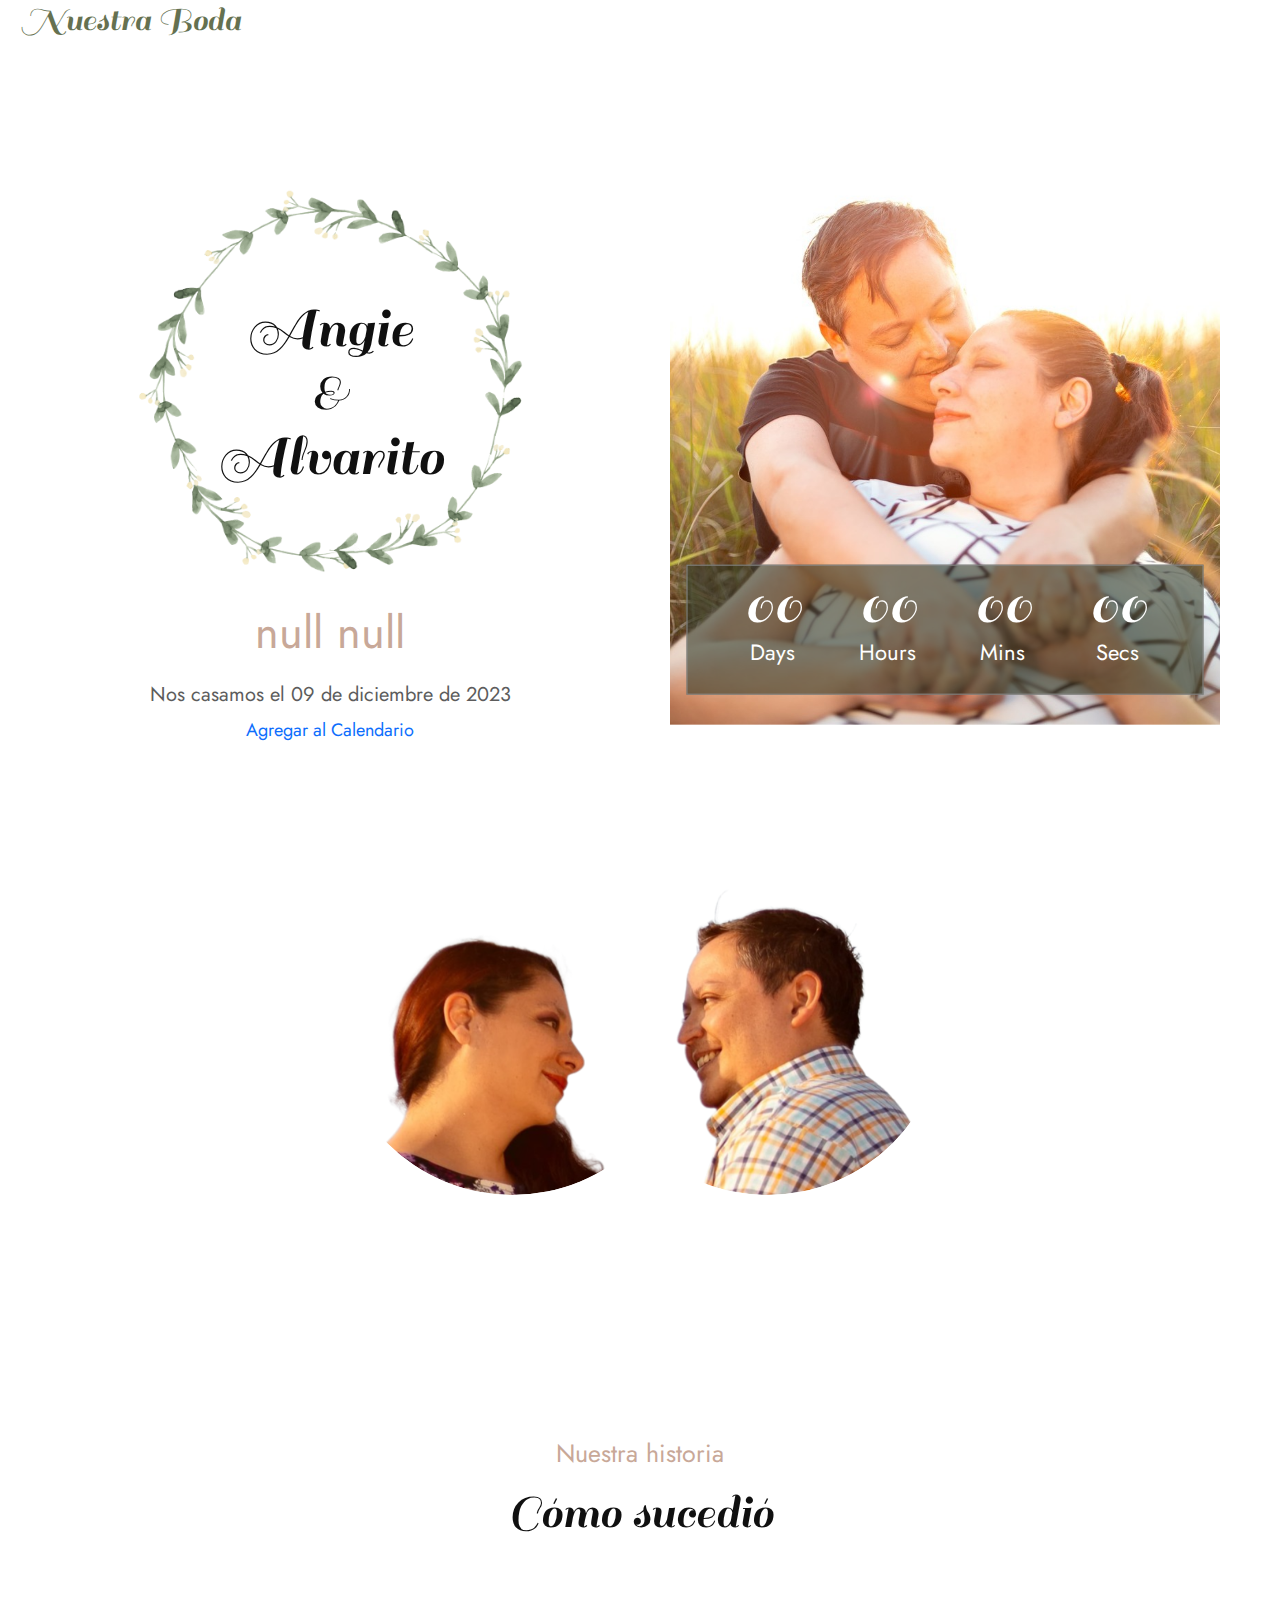
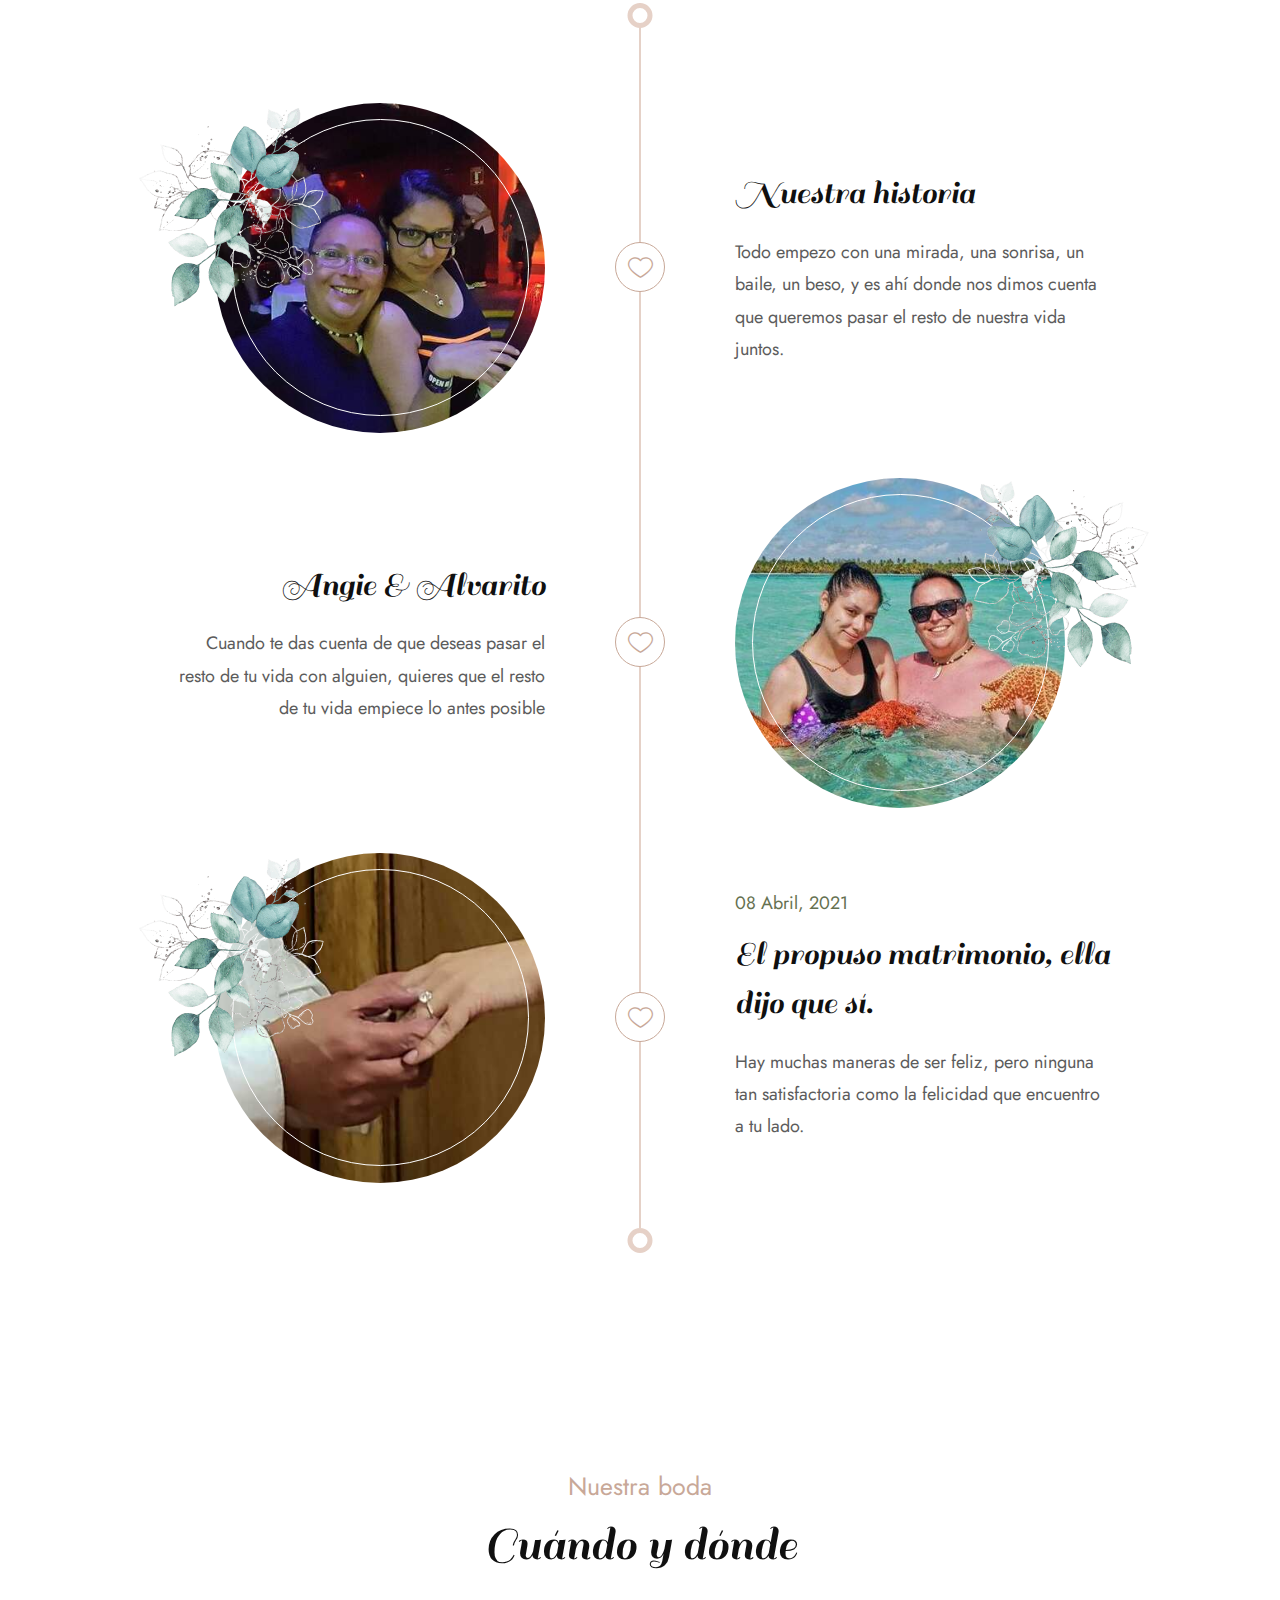
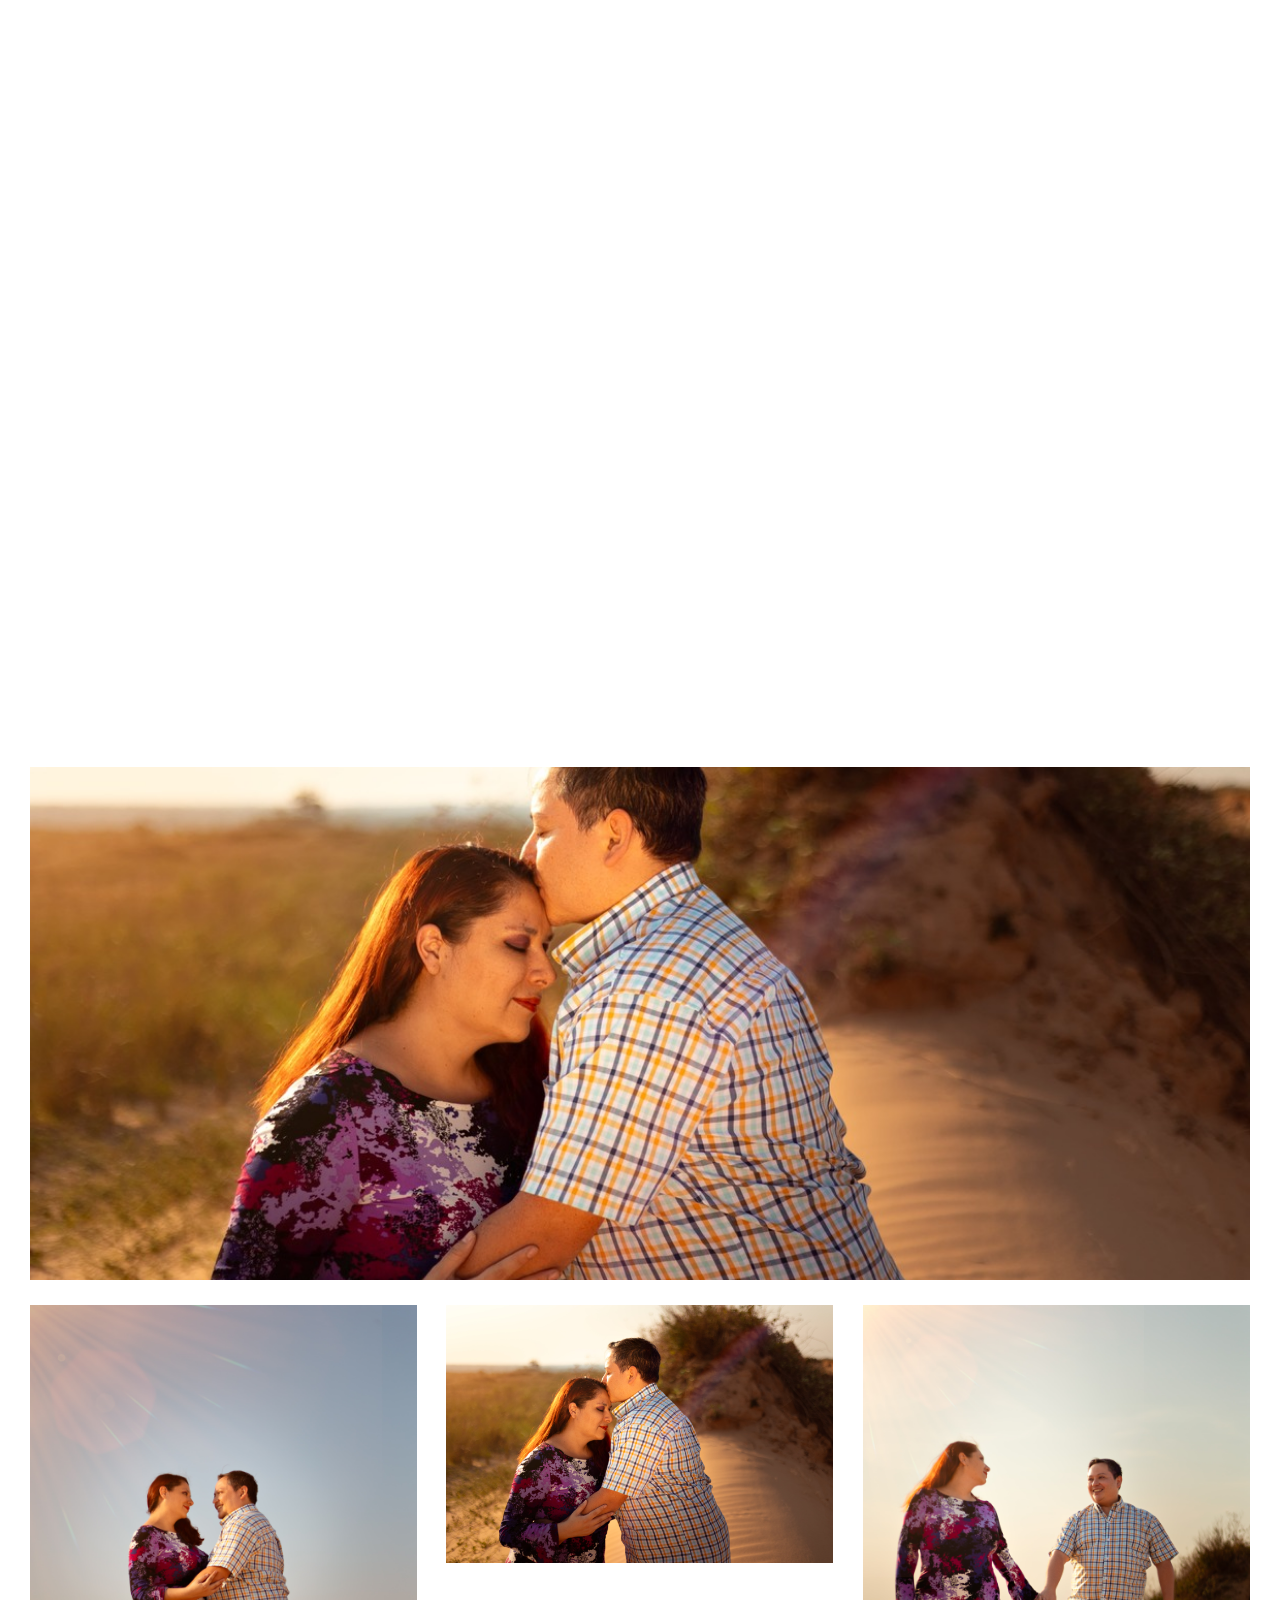
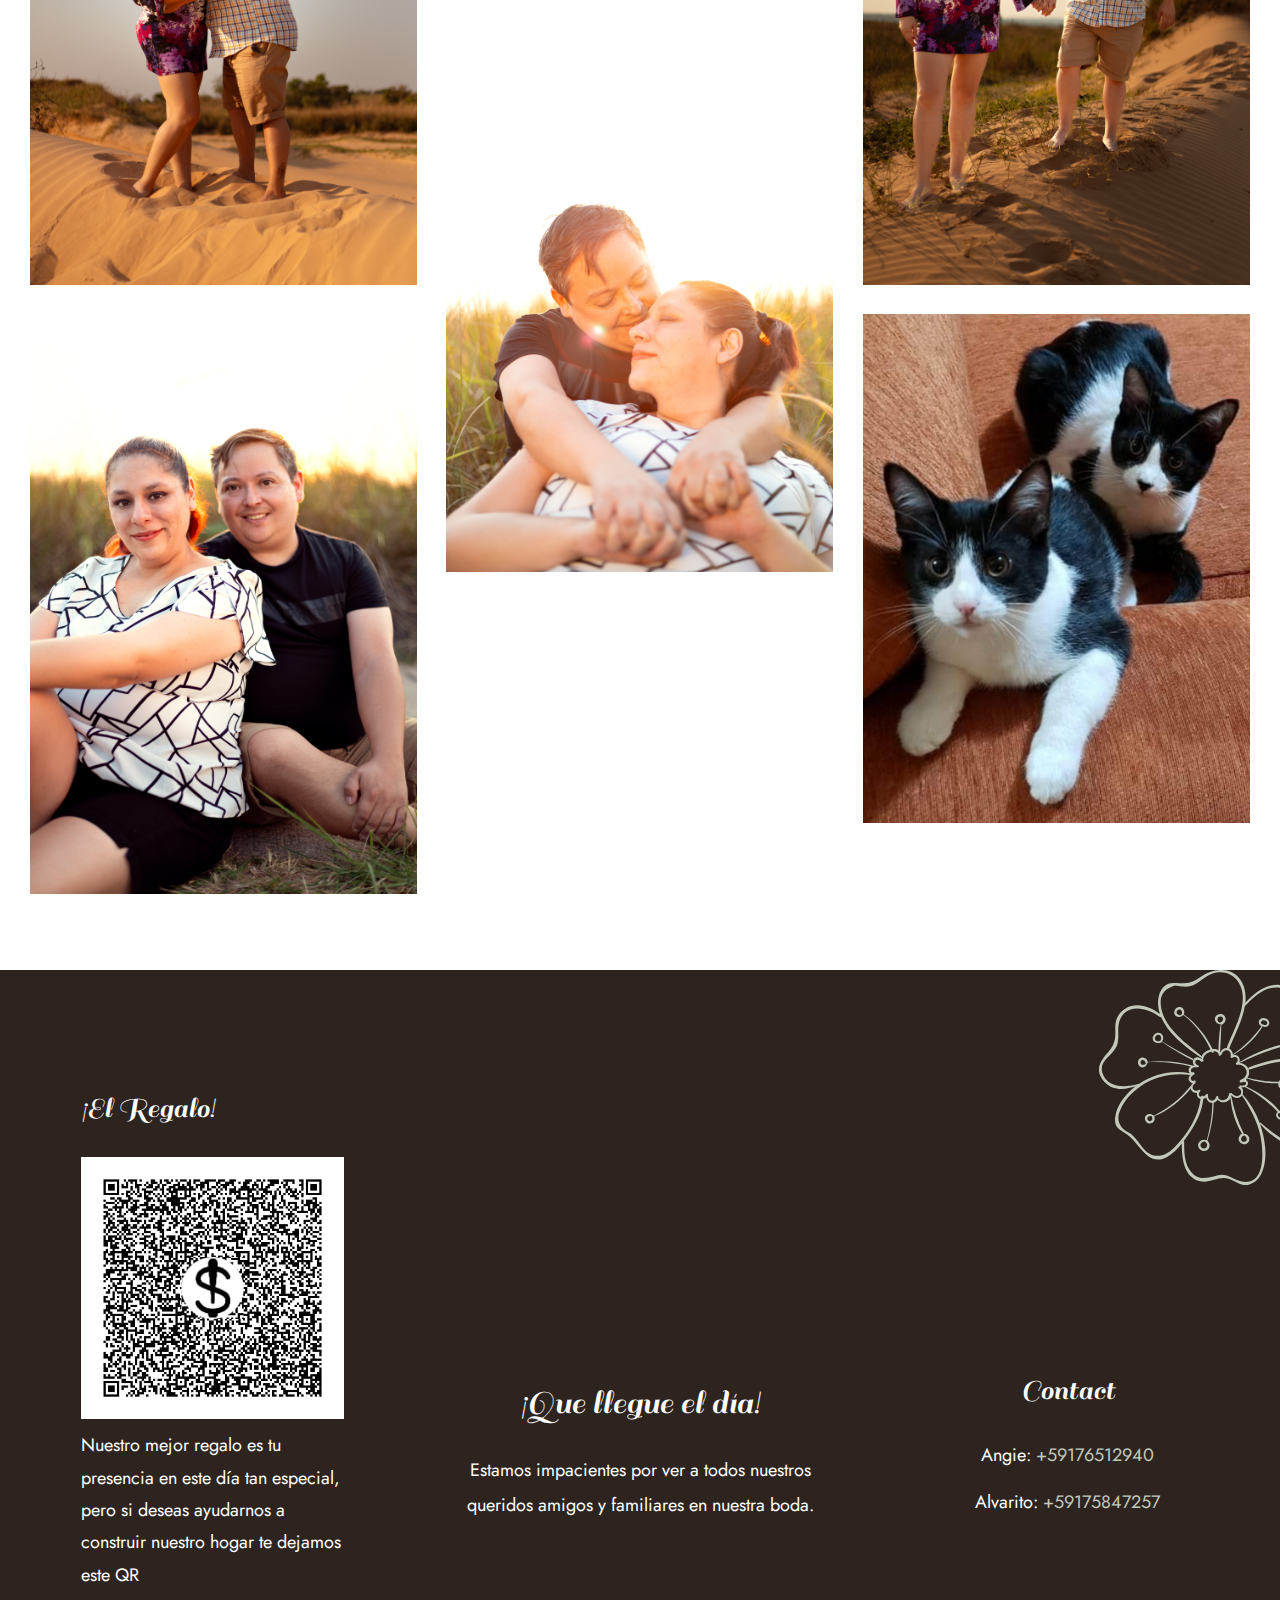
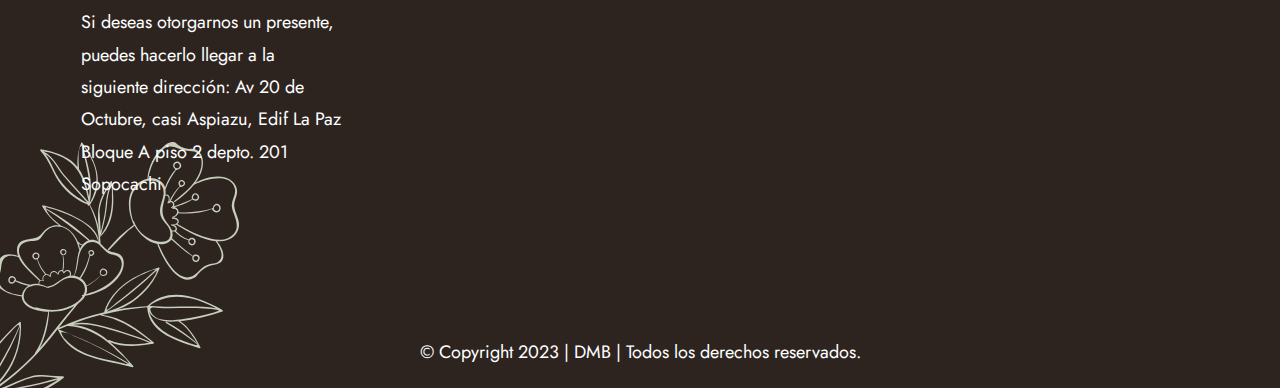
==== index.html @ 60f6b9a1 "fix details" ====
<!DOCTYPE html>
<html lang="en">

<head>
    <meta charset="utf-8">
    <meta http-equiv="X-UA-Compatible" content="IE=edge">
    <meta name="viewport" content="width=device-width, initial-scale=1">
    <meta name="author" content="Daniek Monroy">
    <meta name="description" content="Estamos impacientes por ver a todos nuestros queridos amigos y familiares en nuestra boda.">
    <meta name="og:title" content="Boda Angie & Alvarito">
    <meta name="og:description" content="Estamos impacientes por ver a todos nuestros queridos amigos y familiares en nuestra boda.">
    <link rel="shortcut icon" type="image/png" href="assets/images/favicon.png">
    <title> Boda Angie & Alvarito</title>
    <link href="assets/css/themify-icons.css" rel="stylesheet">
    <link href="assets/css/font-awesome.min.css" rel="stylesheet">
    <link href="assets/css/flaticon.css" rel="stylesheet">
    <link href="assets/css/bootstrap.min.css" rel="stylesheet">
    <link href="assets/css/animate.css" rel="stylesheet">
    <link href="assets/css/owl.carousel.css" rel="stylesheet">
    <link href="assets/css/owl.theme.css" rel="stylesheet">
    <link href="assets/css/slick.css" rel="stylesheet">
    <link href="assets/css/slick-theme.css" rel="stylesheet">
    <link href="assets/css/swiper.min.css" rel="stylesheet">
    <link href="assets/css/nice-select.css" rel="stylesheet">
    <link href="assets/css/owl.transitions.css" rel="stylesheet">
    <link href="assets/css/magnific-popup.css" rel="stylesheet">
    <link href="assets/css/jquery.fancybox.css" rel="stylesheet">
    <link href="assets/css/odometer-theme-default.css" rel="stylesheet">
    <link href="assets/css/jquery-ui.css" rel="stylesheet">
    <link href="assets/sass/style.css" rel="stylesheet">
</head>

<body>

    <!-- start page-wrapper -->
    <div class="page-wrapper">
        <!-- start preloader -->
        <div class="preloader">
            <div class="vertical-centered-box">
                <div class="content">
                    <div class="loader-circle"></div>
                    <div class="loader-line-mask">
                        <div class="loader-line"></div>
                    </div>
                    <img src="assets/images/preloader.gif" alt="">
                </div>
            </div>
        </div>
        <!-- end preloader -->
        <!-- Start header -->
        <header id="header">
            <div class="wpo-site-header wpo-header-style-3">
                <nav class="navigation navbar navbar-expand-lg navbar-light">
                    <div class="container-fluid">
                        <div class="row align-items-center">
                            <div class="col-lg-3 col-md-3 col-3 d-lg-none dl-block">
                               <!--  <div class="mobail-menu">
                                    <button type="button" class="navbar-toggler open-btn">
                                        <span class="sr-only">Toggle navigation</span>
                                        <span class="icon-bar first-angle"></span>
                                        <span class="icon-bar middle-angle"></span>
                                        <span class="icon-bar last-angle"></span>
                                    </button>
                                </div> -->
                            </div>
                            <div class="col-lg-2 col-md-6 col-6">
                                <div class="navbar-header">
                                    <a class="navbar-brand" href="index.html">Nuestra Boda</a>
                                </div>
                            </div>
                           
                        </div>
                    </div><!-- end of container -->
                </nav>
            </div>
        </header>
        <!-- end of header -->
        <!-- start of hero -->
        <section class="static-hero-s3"
            style="background: url(./assets/images/hero-bg22.png) no-repeat center center;">
            <div class="hero-container">
                <div class="hero-inner">
                    <div class="container-fluid">
                        <div class="row align-items-center">
                            <div class="col-xl-6 col-lg-6 col-12">
                                <div class="wpo-static-hero-inner">
                                    <div class="slide-title wow zoomIn" data-wow-duration="1500ms">
                                        <h2>Angie <span>&</span>Alvarito</h2>
                                        <div class="shape"><img src="assets/images/slider/hero4-flower.png" alt="">
                                        </div>
                                    </div>
                                    <div class="slide-sub-title wow fadeInUp" data-wow-duration="1500ms">
                                         <h3 id="nombreH2"></h2>
                                    </div>
                                    <div data-swiper-parallax="400" class="slide-text wow fadeInUp"
                                        data-wow-duration="1600ms">
                                        <p>Nos casamos el 09 de diciembre de 2023 </p>
                                       <a title="Add to Calendar" class="addeventatc" data-id="VC19148690" href="https://www.addevent.com/event/VC19148690" target="_blank">Agregar al Calendario</a> <script type="text/javascript" src="https://cdn.addevent.com/libs/atc/1.6.1/atc.min.js" async defer></script>
                                    </div>
                                    <div class="clearfix"></div>
                                </div>
                            </div>
                        </div>
                    </div>
                </div>
            </div>
            <div class="static-hero-right">
                <div class="static-hero-img">
                    <div class="static-hero-img-inner">
                        <img class="zoom" src="assets/images/banner.jpeg" alt="Angie y Alvarito" no-right-click>
                    </div>
                </div>
                <div class="wpo-wedding-date">
                    <div class="clock-grids">
                        <div id="clock"></div>
                    </div>
                </div>
            </div>
        </section>
        <!-- end of hero slider -->

        <!-- start wpo-couple-section -->
        <section class="wpo-couple-section-s4 section-padding" id="couple">
            <div class="container-fluid">
                <div class="couple-area clearfix">
                    <div class="row align-items-center">
                        <div class="col col-xl-3 col-lg-4 col-12">
                            <div class="text-grid wow fadeInLeftSlow" data-wow-duration="800ms">
                                <h3>Angie</h3>
                               
                                <div class="social">
                                    <ul>
                                        <li><a target="_blank" href="https://www.facebook.com/angie.zarate.g?mibextid=LQQJ4d"><i class="ti-facebook"></i></a></li>
                                        <li><a target="_blank" href="https://instagram.com/angie.zar.guz?igshid=MzRlODBiNWFlZA=="><i class="ti-instagram"></i></a></li>
                                    </ul>
                                </div>
                            </div>
                        </div>
                        <div class="col col-xl-6 col-lg-4 col-12">
                            <div class="middle-couple-pic-wrap">
                                <div class="middle-couple-pic wow fadeInUp" data-wow-duration="300ms">
                                    <div class="middle-couple-pic-inner">
                                        <img src="assets/images/angie_.png" alt="">
                                    </div>
                                </div>
                                <div class="middle-couple-pic wow fadeInUp" data-wow-duration="300ms">
                                    <div class="middle-couple-pic-inner" >
                                        <img src="assets/images/alvaro.png" alt="">
                                    </div>
                                </div>
                            </div>
                        </div>
                        <div class="col col-xl-3 col-lg-4 col-12">
                            <div class="text-grid wow fadeInRightSlow" data-wow-duration="800ms">
                                <h3>Alvarito</h3>
                                <div class="social">
                                    <ul>
                                        <li><a target="_blank" href="https://www.facebook.com/Alvarito.d.monroy?mibextid=LQQJ4d"><i class="ti-facebook"></i></a></li>
                                        <li><a target="_blank" href="https://instagram.com/varo_zm?igshid=MzRlODBiNWFlZA=="><i class="ti-instagram"></i></a></li>
                                    </ul>
                                </div>
                            </div>
                        </div>
                    </div>
                </div>
            </div> <!-- end container -->
        </section>
        <!-- end wpo-couple-section -->

        <!-- start wpo-video-section -->
       <!--  <section class="wpo-video-section section-padding">
            <h2 class="hidden">some</h2>
            <div class="container-fluid">
                <div class="video-wrap">
                    <img src="assets/images/video-img/img-2.jpg" alt="">
                    <a href="https://www.youtube.com/embed/s4dWp9_nNYk" class="video-btn" data-type="iframe"><i
                            class="fi flaticon-play"></i></a>
                </div>
            </div>
        </section> -->
        <!-- end wpo-video-section-->

        <!-- start wpo-story-section-s4 -->
        <section class="wpo-story-section-s4 section-padding" id="story">
            <div class="container">
                <div class="row">
                    <div class="wpo-section-title">
                        <span>Nuestra historia</span>
                        <h2>Cómo sucedió</h2>
                    </div>
                </div>
                <div class="row">
                    <div class="col col-xs-12">
                        <div class="story-timeline">
                            <div class="round-shape"></div>
                            <div class="row">
                                <div class="col col-lg-6 col-12">
                                    <div class="img-holder right-align-text left-site">
                                        <img src="assets/images/meet.jpeg" alt class="img img-responsive">
                                        <div class="story-shape-img-1">
                                            <img src="assets/images/story/s-shape1.png" alt="">
                                        </div>
                                    </div>
                                </div>
                                <div class="col col-lg-6 col-12 text-holder">
                                    <span class="heart">
                                        <i class="fi flaticon-heart"></i>
                                    </span>
                                    <div class="story-text">
                                        <h3>Nuestra historia</h3>
                                        <p>Todo empezo con una mirada,  una sonrisa,  un baile, un beso, y es ahí donde nos dimos cuenta que queremos pasar el resto de nuestra vida juntos.</p>
                                    </div>
                                </div>
                            </div>
                            <div class="row">
                                <div class="col col-lg-6 col-12 order-lg-1 order-2 text-holder right-heart">
                                    <span class="heart">
                                        <i class="fi flaticon-heart"></i>
                                    </span>
                                    <div class="story-text right-align-text">
                                        <h3>Angie & Alvarito</h3>
                                        <p>Cuando te das cuenta de que deseas pasar el resto de tu vida con alguien, quieres que el resto de tu vida empiece lo antes posible</p>
                                    </div>
                                </div>
                                <div class="col col-lg-6 col-12 order-lg-2 order-1">
                                    <div class="img-holder right-align-img">
                                        <img src="assets/images/history.jpeg" alt class="img img-responsive">
                                        <div class="story-shape-img-1">
                                            <img src="assets/images/story/s-shape2.png" alt="">
                                        </div>
                                    </div>
                                </div>
                            </div>
                            <div class="row">
                                <div class="col col-lg-6 col-12">
                                    <div class="img-holder video-holder left-site">
                                        <img src="assets/images/proposal.jpeg" alt class="img img-responsive">
                                        <div class="story-shape-img-1">
                                            <img src="assets/images/story/s-shape1.png" alt="">
                                        </div>
                                    </div>
                                </div>
                                <div class="col col-lg-6 col-12 text-holder">
                                    <span class="heart">
                                        <i class="fi flaticon-heart"></i>
                                    </span>
                                    <div class="story-text">
                                        <span class="date"> 08 Abril, 2021</span>
                                        <h3>El propuso matrimonio, ella dijo que sí.</h3>
                                        <p>Hay muchas maneras de ser feliz, pero ninguna tan satisfactoria como la felicidad que encuentro a tu lado.</p>
                                    </div>
                                </div>
                            </div>
                            <div class="row">
                                <div class="col offset-lg-6 col-lg-6 col-12 text-holder">
                                    <div class="round-shape-2"></div>
                                </div>
                            </div>
                        </div>
                    </div>
                </div> <!-- end row -->
            </div> <!-- end container -->
        </section>
        <!-- end wpo-story-section-s3 -->

        


        <!-- start wpo-event-section -->
        <section class="wpo-event-section-s3 section-padding" id="event">
            <div class="container">
                <div class="wpo-section-title">
                    <span>Nuestra boda</span>
                    <h2>Cuándo y dónde</h2>
                </div>
                <div class="wpo-event-wrap">
                    <div class="row">
                        
                        <div class="col col-lg-6 col-md-6 col-12">
                            <div class="wpo-event-item wow fadeInUp" data-wow-duration="1200ms">
                                <div class="wpo-event-img">
                                    <div class="wpo-event-img-inner">
                                        <img src="assets/images/8.jpg" alt="">
                                    </div>
                                </div>
                                <div class="wpo-event-text" style="background: #ffffffb0;">
                                    <div class="title">
                                        <h2>La Ceremonia</h2>
                                    </div>

                                    <ul>
                                        <li> Hrs. 16:00 a 17:00</li>
                                        <li>Iglesia Inmaculada Concepción - Montículo</li>
                                        <li> <a class="popup-gmaps"
                                                href="https://www.google.com/maps/embed?pb=!1m18!1m12!1m3!1d3825.25074762375!2d-68.12986352386338!3d-16.513433991073434!2m3!1f0!2f0!3f0!3m2!1i1024!2i768!4f13.1!3m3!1m2!1s0x915f2089cc892131%3A0x24e8adf2517bfdae!2sIglesia%20de%20El%20Mont%C3%ADculo!5e0!3m2!1ses-419!2sbo!4v1698391030101!5m2!1ses-419!2sbo" width="600" height="450" style="border:0;" allowfullscreen="" loading="lazy" referrerpolicy="no-referrer-when-downgrade">Ver Ubicación</a></li>
                                    </ul>
                                </div>
                            </div>
                        </div>
                        <div class="col col-lg-6 col-md-6 col-12">
                            <div class="wpo-event-item wow fadeInUp" data-wow-duration="1400ms">
                                <div class="wpo-event-img">
                                    <div class="wpo-event-img-inner">
                                        <img src="assets/images/9.jpg" alt="">
                                    </div>
                                </div>
                                <div class="wpo-event-text" style="background: #ffffffb0;">
                                    <div class="title">
                                        <h2>Recepción</h2>
                                    </div>
                                    <ul>
                                        <li> Hrs. 17:00 a 24:00</li>
                                        <li>Salon de Eventos Rómulo y Remo - Calle Arturo Posnasky #1051 - Miraflores </li>
                                        <li> <a class="popup-gmaps"
                                                href="https://www.google.com/maps/embed?pb=!1m18!1m12!1m3!1d3825.555645155446!2d-68.12752232386366!3d-16.498022840676462!2m3!1f0!2f0!3f0!3m2!1i1024!2i768!4f13.1!3m3!1m2!1s0x915f20692de3ace7%3A0x7bf1bdfb872f1d5d!2sEdificio%20Romulo%20Y%20Remo!5e0!3m2!1ses-419!2sbo!4v1698391130805!5m2!1ses-419!2sbo">Ver Ubicación</a></li>
                                    </ul>
                                </div>
                            </div>
                        </div>
                    </div>
                </div>

            </div> <!-- end container -->
        </section>
        <!-- end wpo-event-section -->

        <!-- start of wpo-contact-section -->
        <section class="wpo-contact-section-s4 section-padding" id="rsvp">
            <div class="wpo-contact-section-inner"
                style="background: url(./assets/images/10.jpeg) no-repeat center center;  background-size: cover;">
                <div class="container-fluid">
                    <div class="row align-items-center">
                        <div class="col col-12">
                            <div class="wpo-contact-section-wrapper wow fadeInLeftSlow" data-wow-duration="1700ms" style="background: #ffffffb3">
                                <div class="wpo-contact-form-area">
                                    <div class="wpo-section-title">
                                        <h2>Confirma tu asistencia</h2>
                                        <p>El mejor regalo que podrías hacernos</p>
                                    </div>
                                    <form method="post" class="contact-validation-active" id="contact-form-main">
                                        <div>
                                            <input type="text" class="form-control" name="name" id="name"
                                                placeholder="Nombre">
                                        </div>
                                        <div>
                                            <input type="email" class="form-control" name="email" id="email"
                                                placeholder="Email">
                                        </div>
                                        <div class="radio-buttons">
                                            <p>
                                                <input type="radio" id="attend" name="radio-group" checked>
                                                <label for="attend">Sí, estaré allí</label>
                                            </p>
                                            <p>
                                                <input type="radio" id="not" name="radio-group">
                                                <label for="not">Lo siento, no puedo ir</label>
                                            </p>
                                        </div>
                                       
                                        
                                        <div class="submit-area">
                                            <button type="submit" class="theme-btn">Enviar Respuesta</button>
                                            <div id="c-loader">
                                                <i class="ti-reload"></i>
                                            </div>
                                        </div>
                                        <div class="clearfix error-handling-messages">
                                            <div id="success">Thank you</div>
                                            <div id="error"> Error occurred while sending email. Please try again later.
                                            </div>
                                        </div>
                                    </form>
                                </div>
                            </div>
                        </div>
                    </div>
                </div>
            </div>
        </section>
        <!-- end of wpo-contact-section -->
<!-- start wpo-portfolio-section -->
        <section class="wpo-portfolio-section-s2 section-padding" id="gallery">
            <h2 class="hidden">some</h2>
            <div class="container-fluid">
                <div class="row">
                    <div class="col-lg-12">
                        <div class="sortable-gallery">
                            <div class="gallery-filters"></div>
                            <div class="portfolio-grids gallery-container clearfix">
                                <div class="grid">
                                    <div class="img-holder">
                                        <a href="assets/images/portfolio/1.jpg" class="fancybox"
                                            data-fancybox-group="gall-1">
                                            <img src="assets/images/portfolio/1.jpg" alt class="img img-responsive">
                                            <div class="hover-content">
                                                <i class="ti-plus"></i>
                                            </div>
                                        </a>
                                    </div>
                                </div>
                                <div class="grid">
                                    <div class="img-holder">
                                        <a href="assets/images/portfolio/2.jpg" class="fancybox"
                                            data-fancybox-group="gall-1">
                                            <img src="assets/images/portfolio/2.jpg" alt class="img img-responsive">
                                            <div class="hover-content">
                                                <i class="ti-plus"></i>
                                            </div>
                                        </a>
                                    </div>
                                </div>

                                <div class="grid">
                                    <div class="img-holder">
                                        <a href="assets/images/portfolio/3.jpg" class="fancybox"
                                            data-fancybox-group="gall-1">
                                            <img src="assets/images/portfolio/3.jpg" alt class="img img-responsive">
                                            <div class="hover-content">
                                                <i class="ti-plus"></i>
                                            </div>
                                        </a>
                                    </div>
                                </div>
                                <div class="grid">
                                    <div class="img-holder">
                                        <a href="assets/images/portfolio/4.jpg" class="fancybox"
                                            data-fancybox-group="gall-1">
                                            <img src="assets/images/portfolio/4.jpg" alt class="img img-responsive">
                                            <div class="hover-content">
                                                <i class="ti-plus"></i>
                                            </div>
                                        </a>
                                    </div>
                                </div>
                                <div class="grid">
                                    <div class="img-holder">
                                        <a href="assets/images/portfolio/5.jpg" class="fancybox"
                                            data-fancybox-group="gall-1">
                                            <img src="assets/images/portfolio/5.jpg" alt class="img img-responsive">
                                            <div class="hover-content">
                                                <i class="ti-plus"></i>
                                            </div>
                                        </a>
                                    </div>
                                </div>
                                <div class="grid">
                                    <div class="img-holder">
                                        <a href="assets/images/portfolio/gatos.jpeg" class="fancybox"
                                            data-fancybox-group="gall-1">
                                            <img src="assets/images/portfolio/gatos.jpeg" alt class="img img-responsive">
                                            <div class="hover-content">
                                                <i class="ti-plus"></i>
                                            </div>
                                        </a>
                                    </div>
                                </div>
                               
                            </div>
                        </div>
                    </div>
                </div>
            </div> <!-- end container -->
        </section>
        <!-- end wpo-portfolio-section -->
     

        <!-- start of wpo-site-footer-section -->
        <footer class="wpo-site-footer-s2">
            <div class="wpo-upper-footer">
                <div class="container">
                    <div class="row align-items-center">
                        <div class="col col-xl-3  col-lg-4 col-md-6 col-sm-12 col-12">
                            <div class="widget link-widget">
                                <div class="widget-title">
                                    <h3>¡El Regalo!</h3>

                                </div>
                                <div class="link-wrap">
                                    <img src="assets/images/qr.jpeg" alt class="img img-responsive" style="height: auto;">
                                </div>
  <p style="margin-top: 10px">Nuestro mejor regalo es tu presencia en este día tan especial, pero si deseas ayudarnos a construir nuestro hogar te dejamos este QR</p>
  <p>Si deseas otorgarnos un presente, puedes hacerlo llegar a la siguiente dirección: Av 20 de Octubre, casi Aspiazu, Edif La Paz Bloque A piso 2 depto. 201 Sopocachi</p>
                            </div>
                        </div>
                        <div class="col col-xl-6 col-lg-4 col-md-6 col-sm-12 col-12">
                            <div class="widget about-widget">
                                <div class="logo widget-title">
                                    <a class="logo" href="index.html">¡Que llegue el día!</a>
                                </div>
                                <p>Estamos impacientes por ver a todos nuestros queridos amigos y familiares en nuestra boda.</p>
                            </div>
                        </div>

                        <div class="col col-xl-3  col-lg-4 col-md-6 col-sm-12 col-12">
                            <div class="widget wpo-service-link-widget">
                                <div class="widget-title">
                                    <h3>Contact </h3>
                                </div>
                                <div class="contact-ft">
                                    <p>Angie: <a style="color: #c3c9bb" href="">+59176512940</a></p>
                                    <p>Alvarito: <a style="color: #c3c9bb" href="">+59175847257</a></p>
                                </div>
                            </div>
                        </div>
                    </div>
                </div> <!-- end container -->
            </div>
            <div class="wpo-lower-footer">
                <div class="container">
                    <div class="row">
                        <div class="col col-xs-12">
                            <p class="copyright"> &copy; Copyright 2023 | DMB | Todos los derechos reservados.</p>
                        </div>
                    </div>
                </div>
            </div>
            <div class="ft-shape-1">
                <img src="assets/images/footer-shape-1.svg" alt="">
            </div>
            <div class="ft-shape-2">
                <img src="assets/images/footer-shape-2.svg" alt="">
            </div>
        </footer>
        <!-- end of wpo-site-footer-section -->

    </div>
    <!-- end of page-wrapper -->

    <!-- All JavaScript files
    ================================================== -->
    <script src="assets/js/jquery.min.js"></script>
    <script src="assets/js/bootstrap.bundle.min.js"></script>
    <!-- Plugins for this template -->
    <script src="assets/js/modernizr.custom.js"></script>
    <script src="assets/js/jquery.pointparallax.min.js"></script>
    <script src="assets/js/jquery-plugin-collection.js"></script>
    <script src="assets/js/moving-animation.js"></script>
    <script src="assets/js/tilt.jquery.min.js"></script>
    <!-- Custom script for this template -->
    <script src="assets/js/script.js"></script>

    <script type="text/javascript">
       // Obtén la URL actual
var url = new URL(window.location.href);

// Obtén los parámetros de la URL
var params = url.searchParams;

// Obtén valores específicos
var name = params.get("name");
var lastname = params.get("lastname");

// Actualiza el contenido de las etiquetas h2
document.getElementById("nombreH2").textContent = name + " " +lastname;

        
    </script>
</body>

</html>
---- assets/css/themify-icons.css ----
@font-face {
	font-family: 'themify';
	src:url('../fonts/themify.eot?-fvbane');
	src:url('../fonts/themify.eot?#iefix-fvbane') format('embedded-opentype'),
		url('../fonts/themify.woff?-fvbane') format('woff'),
		url('../fonts/themify.ttf?-fvbane') format('truetype'),
		url('../fonts/themify.svg?-fvbane#themify') format('svg');
	font-weight: normal;
	font-style: normal;
}

[class^="ti-"], [class*=" ti-"] {
	font-family: 'themify';
	speak: none;
	font-style: normal;
	font-weight: normal;
	font-variant: normal;
	text-transform: none;
	line-height: 1;

	/* Better Font Rendering =========== */
	-webkit-font-smoothing: antialiased;
	-moz-osx-font-smoothing: grayscale;
}

.ti-wand:before {
	content: "\e600";
}
.ti-volume:before {
	content: "\e601";
}
.ti-user:before {
	content: "\e602";
}
.ti-unlock:before {
	content: "\e603";
}
.ti-unlink:before {
	content: "\e604";
}
.ti-trash:before {
	content: "\e605";
}
.ti-thought:before {
	content: "\e606";
}
.ti-target:before {
	content: "\e607";
}
.ti-tag:before {
	content: "\e608";
}
.ti-tablet:before {
	content: "\e609";
}
.ti-star:before {
	content: "\e60a";
}
.ti-spray:before {
	content: "\e60b";
}
.ti-signal:before {
	content: "\e60c";
}
.ti-shopping-cart:before {
	content: "\e60d";
}
.ti-shopping-cart-full:before {
	content: "\e60e";
}
.ti-settings:before {
	content: "\e60f";
}
.ti-search:before {
	content: "\e610";
}
.ti-zoom-in:before {
	content: "\e611";
}
.ti-zoom-out:before {
	content: "\e612";
}
.ti-cut:before {
	content: "\e613";
}
.ti-ruler:before {
	content: "\e614";
}
.ti-ruler-pencil:before {
	content: "\e615";
}
.ti-ruler-alt:before {
	content: "\e616";
}
.ti-bookmark:before {
	content: "\e617";
}
.ti-bookmark-alt:before {
	content: "\e618";
}
.ti-reload:before {
	content: "\e619";
}
.ti-plus:before {
	content: "\e61a";
}
.ti-pin:before {
	content: "\e61b";
}
.ti-pencil:before {
	content: "\e61c";
}
.ti-pencil-alt:before {
	content: "\e61d";
}
.ti-paint-roller:before {
	content: "\e61e";
}
.ti-paint-bucket:before {
	content: "\e61f";
}
.ti-na:before {
	content: "\e620";
}
.ti-mobile:before {
	content: "\e621";
}
.ti-minus:before {
	content: "\e622";
}
.ti-medall:before {
	content: "\e623";
}
.ti-medall-alt:before {
	content: "\e624";
}
.ti-marker:before {
	content: "\e625";
}
.ti-marker-alt:before {
	content: "\e626";
}
.ti-arrow-up:before {
	content: "\e627";
}
.ti-arrow-right:before {
	content: "\e628";
}
.ti-arrow-left:before {
	content: "\e629";
}
.ti-arrow-down:before {
	content: "\e62a";
}
.ti-lock:before {
	content: "\e62b";
}
.ti-location-arrow:before {
	content: "\e62c";
}
.ti-link:before {
	content: "\e62d";
}
.ti-layout:before {
	content: "\e62e";
}
.ti-layers:before {
	content: "\e62f";
}
.ti-layers-alt:before {
	content: "\e630";
}
.ti-key:before {
	content: "\e631";
}
.ti-import:before {
	content: "\e632";
}
.ti-image:before {
	content: "\e633";
}
.ti-heart:before {
	content: "\e634";
}
.ti-heart-broken:before {
	content: "\e635";
}
.ti-hand-stop:before {
	content: "\e636";
}
.ti-hand-open:before {
	content: "\e637";
}
.ti-hand-drag:before {
	content: "\e638";
}
.ti-folder:before {
	content: "\e639";
}
.ti-flag:before {
	content: "\e63a";
}
.ti-flag-alt:before {
	content: "\e63b";
}
.ti-flag-alt-2:before {
	content: "\e63c";
}
.ti-eye:before {
	content: "\e63d";
}
.ti-export:before {
	content: "\e63e";
}
.ti-exchange-vertical:before {
	content: "\e63f";
}
.ti-desktop:before {
	content: "\e640";
}
.ti-cup:before {
	content: "\e641";
}
.ti-crown:before {
	content: "\e642";
}
.ti-comments:before {
	content: "\e643";
}
.ti-comment:before {
	content: "\e644";
}
.ti-comment-alt:before {
	content: "\e645";
}
.ti-close:before {
	content: "\e646";
}
.ti-clip:before {
	content: "\e647";
}
.ti-angle-up:before {
	content: "\e648";
}
.ti-angle-right:before {
	content: "\e649";
}
.ti-angle-left:before {
	content: "\e64a";
}
.ti-angle-down:before {
	content: "\e64b";
}
.ti-check:before {
	content: "\e64c";
}
.ti-check-box:before {
	content: "\e64d";
}
.ti-camera:before {
	content: "\e64e";
}
.ti-announcement:before {
	content: "\e64f";
}
.ti-brush:before {
	content: "\e650";
}
.ti-briefcase:before {
	content: "\e651";
}
.ti-bolt:before {
	content: "\e652";
}
.ti-bolt-alt:before {
	content: "\e653";
}
.ti-blackboard:before {
	content: "\e654";
}
.ti-bag:before {
	content: "\e655";
}
.ti-move:before {
	content: "\e656";
}
.ti-arrows-vertical:before {
	content: "\e657";
}
.ti-arrows-horizontal:before {
	content: "\e658";
}
.ti-fullscreen:before {
	content: "\e659";
}
.ti-arrow-top-right:before {
	content: "\e65a";
}
.ti-arrow-top-left:before {
	content: "\e65b";
}
.ti-arrow-circle-up:before {
	content: "\e65c";
}
.ti-arrow-circle-right:before {
	content: "\e65d";
}
.ti-arrow-circle-left:before {
	content: "\e65e";
}
.ti-arrow-circle-down:before {
	content: "\e65f";
}
.ti-angle-double-up:before {
	content: "\e660";
}
.ti-angle-double-right:before {
	content: "\e661";
}
.ti-angle-double-left:before {
	content: "\e662";
}
.ti-angle-double-down:before {
	content: "\e663";
}
.ti-zip:before {
	content: "\e664";
}
.ti-world:before {
	content: "\e665";
}
.ti-wheelchair:before {
	content: "\e666";
}
.ti-view-list:before {
	content: "\e667";
}
.ti-view-list-alt:before {
	content: "\e668";
}
.ti-view-grid:before {
	content: "\e669";
}
.ti-uppercase:before {
	content: "\e66a";
}
.ti-upload:before {
	content: "\e66b";
}
.ti-underline:before {
	content: "\e66c";
}
.ti-truck:before {
	content: "\e66d";
}
.ti-timer:before {
	content: "\e66e";
}
.ti-ticket:before {
	content: "\e66f";
}
.ti-thumb-up:before {
	content: "\e670";
}
.ti-thumb-down:before {
	content: "\e671";
}
.ti-text:before {
	content: "\e672";
}
.ti-stats-up:before {
	content: "\e673";
}
.ti-stats-down:before {
	content: "\e674";
}
.ti-split-v:before {
	content: "\e675";
}
.ti-split-h:before {
	content: "\e676";
}
.ti-smallcap:before {
	content: "\e677";
}
.ti-shine:before {
	content: "\e678";
}
.ti-shift-right:before {
	content: "\e679";
}
.ti-shift-left:before {
	content: "\e67a";
}
.ti-shield:before {
	content: "\e67b";
}
.ti-notepad:before {
	content: "\e67c";
}
.ti-server:before {
	content: "\e67d";
}
.ti-quote-right:before {
	content: "\e67e";
}
.ti-quote-left:before {
	content: "\e67f";
}
.ti-pulse:before {
	content: "\e680";
}
.ti-printer:before {
	content: "\e681";
}
.ti-power-off:before {
	content: "\e682";
}
.ti-plug:before {
	content: "\e683";
}
.ti-pie-chart:before {
	content: "\e684";
}
.ti-paragraph:before {
	content: "\e685";
}
.ti-panel:before {
	content: "\e686";
}
.ti-package:before {
	content: "\e687";
}
.ti-music:before {
	content: "\e688";
}
.ti-music-alt:before {
	content: "\e689";
}
.ti-mouse:before {
	content: "\e68a";
}
.ti-mouse-alt:before {
	content: "\e68b";
}
.ti-money:before {
	content: "\e68c";
}
.ti-microphone:before {
	content: "\e68d";
}
.ti-menu:before {
	content: "\e68e";
}
.ti-menu-alt:before {
	content: "\e68f";
}
.ti-map:before {
	content: "\e690";
}
.ti-map-alt:before {
	content: "\e691";
}
.ti-loop:before {
	content: "\e692";
}
.ti-location-pin:before {
	content: "\e693";
}
.ti-list:before {
	content: "\e694";
}
.ti-light-bulb:before {
	content: "\e695";
}
.ti-Italic:before {
	content: "\e696";
}
.ti-info:before {
	content: "\e697";
}
.ti-infinite:before {
	content: "\e698";
}
.ti-id-badge:before {
	content: "\e699";
}
.ti-hummer:before {
	content: "\e69a";
}
.ti-home:before {
	content: "\e69b";
}
.ti-help:before {
	content: "\e69c";
}
.ti-headphone:before {
	content: "\e69d";
}
.ti-harddrives:before {
	content: "\e69e";
}
.ti-harddrive:before {
	content: "\e69f";
}
.ti-gift:before {
	content: "\e6a0";
}
.ti-game:before {
	content: "\e6a1";
}
.ti-filter:before {
	content: "\e6a2";
}
.ti-files:before {
	content: "\e6a3";
}
.ti-file:before {
	content: "\e6a4";
}
.ti-eraser:before {
	content: "\e6a5";
}
.ti-envelope:before {
	content: "\e6a6";
}
.ti-download:before {
	content: "\e6a7";
}
.ti-direction:before {
	content: "\e6a8";
}
.ti-direction-alt:before {
	content: "\e6a9";
}
.ti-dashboard:before {
	content: "\e6aa";
}
.ti-control-stop:before {
	content: "\e6ab";
}
.ti-control-shuffle:before {
	content: "\e6ac";
}
.ti-control-play:before {
	content: "\e6ad";
}
.ti-control-pause:before {
	content: "\e6ae";
}
.ti-control-forward:before {
	content: "\e6af";
}
.ti-control-backward:before {
	content: "\e6b0";
}
.ti-cloud:before {
	content: "\e6b1";
}
.ti-cloud-up:before {
	content: "\e6b2";
}
.ti-cloud-down:before {
	content: "\e6b3";
}
.ti-clipboard:before {
	content: "\e6b4";
}
.ti-car:before {
	content: "\e6b5";
}
.ti-calendar:before {
	content: "\e6b6";
}
.ti-book:before {
	content: "\e6b7";
}
.ti-bell:before {
	content: "\e6b8";
}
.ti-basketball:before {
	content: "\e6b9";
}
.ti-bar-chart:before {
	content: "\e6ba";
}
.ti-bar-chart-alt:before {
	content: "\e6bb";
}
.ti-back-right:before {
	content: "\e6bc";
}
.ti-back-left:before {
	content: "\e6bd";
}
.ti-arrows-corner:before {
	content: "\e6be";
}
.ti-archive:before {
	content: "\e6bf";
}
.ti-anchor:before {
	content: "\e6c0";
}
.ti-align-right:before {
	content: "\e6c1";
}
.ti-align-left:before {
	content: "\e6c2";
}
.ti-align-justify:before {
	content: "\e6c3";
}
.ti-align-center:before {
	content: "\e6c4";
}
.ti-alert:before {
	content: "\e6c5";
}
.ti-alarm-clock:before {
	content: "\e6c6";
}
.ti-agenda:before {
	content: "\e6c7";
}
.ti-write:before {
	content: "\e6c8";
}
.ti-window:before {
	content: "\e6c9";
}
.ti-widgetized:before {
	content: "\e6ca";
}
.ti-widget:before {
	content: "\e6cb";
}
.ti-widget-alt:before {
	content: "\e6cc";
}
.ti-wallet:before {
	content: "\e6cd";
}
.ti-video-clapper:before {
	content: "\e6ce";
}
.ti-video-camera:before {
	content: "\e6cf";
}
.ti-vector:before {
	content: "\e6d0";
}
.ti-themify-logo:before {
	content: "\e6d1";
}
.ti-themify-favicon:before {
	content: "\e6d2";
}
.ti-themify-favicon-alt:before {
	content: "\e6d3";
}
.ti-support:before {
	content: "\e6d4";
}
.ti-stamp:before {
	content: "\e6d5";
}
.ti-split-v-alt:before {
	content: "\e6d6";
}
.ti-slice:before {
	content: "\e6d7";
}
.ti-shortcode:before {
	content: "\e6d8";
}
.ti-shift-right-alt:before {
	content: "\e6d9";
}
.ti-shift-left-alt:before {
	content: "\e6da";
}
.ti-ruler-alt-2:before {
	content: "\e6db";
}
.ti-receipt:before {
	content: "\e6dc";
}
.ti-pin2:before {
	content: "\e6dd";
}
.ti-pin-alt:before {
	content: "\e6de";
}
.ti-pencil-alt2:before {
	content: "\e6df";
}
.ti-palette:before {
	content: "\e6e0";
}
.ti-more:before {
	content: "\e6e1";
}
.ti-more-alt:before {
	content: "\e6e2";
}
.ti-microphone-alt:before {
	content: "\e6e3";
}
.ti-magnet:before {
	content: "\e6e4";
}
.ti-line-double:before {
	content: "\e6e5";
}
.ti-line-dotted:before {
	content: "\e6e6";
}
.ti-line-dashed:before {
	content: "\e6e7";
}
.ti-layout-width-full:before {
	content: "\e6e8";
}
.ti-layout-width-default:before {
	content: "\e6e9";
}
.ti-layout-width-default-alt:before {
	content: "\e6ea";
}
.ti-layout-tab:before {
	content: "\e6eb";
}
.ti-layout-tab-window:before {
	content: "\e6ec";
}
.ti-layout-tab-v:before {
	content: "\e6ed";
}
.ti-layout-tab-min:before {
	content: "\e6ee";
}
.ti-layout-slider:before {
	content: "\e6ef";
}
.ti-layout-slider-alt:before {
	content: "\e6f0";
}
.ti-layout-sidebar-right:before {
	content: "\e6f1";
}
.ti-layout-sidebar-none:before {
	content: "\e6f2";
}
.ti-layout-sidebar-left:before {
	content: "\e6f3";
}
.ti-layout-placeholder:before {
	content: "\e6f4";
}
.ti-layout-menu:before {
	content: "\e6f5";
}
.ti-layout-menu-v:before {
	content: "\e6f6";
}
.ti-layout-menu-separated:before {
	content: "\e6f7";
}
.ti-layout-menu-full:before {
	content: "\e6f8";
}
.ti-layout-media-right-alt:before {
	content: "\e6f9";
}
.ti-layout-media-right:before {
	content: "\e6fa";
}
.ti-layout-media-overlay:before {
	content: "\e6fb";
}
.ti-layout-media-overlay-alt:before {
	content: "\e6fc";
}
.ti-layout-media-overlay-alt-2:before {
	content: "\e6fd";
}
.ti-layout-media-left-alt:before {
	content: "\e6fe";
}
.ti-layout-media-left:before {
	content: "\e6ff";
}
.ti-layout-media-center-alt:before {
	content: "\e700";
}
.ti-layout-media-center:before {
	content: "\e701";
}
.ti-layout-list-thumb:before {
	content: "\e702";
}
.ti-layout-list-thumb-alt:before {
	content: "\e703";
}
.ti-layout-list-post:before {
	content: "\e704";
}
.ti-layout-list-large-image:before {
	content: "\e705";
}
.ti-layout-line-solid:before {
	content: "\e706";
}
.ti-layout-grid4:before {
	content: "\e707";
}
.ti-layout-grid3:before {
	content: "\e708";
}
.ti-layout-grid2:before {
	content: "\e709";
}
.ti-layout-grid2-thumb:before {
	content: "\e70a";
}
.ti-layout-cta-right:before {
	content: "\e70b";
}
.ti-layout-cta-left:before {
	content: "\e70c";
}
.ti-layout-cta-center:before {
	content: "\e70d";
}
.ti-layout-cta-btn-right:before {
	content: "\e70e";
}
.ti-layout-cta-btn-left:before {
	content: "\e70f";
}
.ti-layout-column4:before {
	content: "\e710";
}
.ti-layout-column3:before {
	content: "\e711";
}
.ti-layout-column2:before {
	content: "\e712";
}
.ti-layout-accordion-separated:before {
	content: "\e713";
}
.ti-layout-accordion-merged:before {
	content: "\e714";
}
.ti-layout-accordion-list:before {
	content: "\e715";
}
.ti-ink-pen:before {
	content: "\e716";
}
.ti-info-alt:before {
	content: "\e717";
}
.ti-help-alt:before {
	content: "\e718";
}
.ti-headphone-alt:before {
	content: "\e719";
}
.ti-hand-point-up:before {
	content: "\e71a";
}
.ti-hand-point-right:before {
	content: "\e71b";
}
.ti-hand-point-left:before {
	content: "\e71c";
}
.ti-hand-point-down:before {
	content: "\e71d";
}
.ti-gallery:before {
	content: "\e71e";
}
.ti-face-smile:before {
	content: "\e71f";
}
.ti-face-sad:before {
	content: "\e720";
}
.ti-credit-card:before {
	content: "\e721";
}
.ti-control-skip-forward:before {
	content: "\e722";
}
.ti-control-skip-backward:before {
	content: "\e723";
}
.ti-control-record:before {
	content: "\e724";
}
.ti-control-eject:before {
	content: "\e725";
}
.ti-comments-smiley:before {
	content: "\e726";
}
.ti-brush-alt:before {
	content: "\e727";
}
.ti-youtube:before {
	content: "\e728";
}
.ti-vimeo:before {
	content: "\e729";
}
.ti-twitter:before {
	content: "\e72a";
}
.ti-time:before {
	content: "\e72b";
}
.ti-tumblr:before {
	content: "\e72c";
}
.ti-skype:before {
	content: "\e72d";
}
.ti-share:before {
	content: "\e72e";
}
.ti-share-alt:before {
	content: "\e72f";
}
.ti-rocket:before {
	content: "\e730";
}
.ti-pinterest:before {
	content: "\e731";
}
.ti-new-window:before {
	content: "\e732";
}
.ti-microsoft:before {
	content: "\e733";
}
.ti-list-ol:before {
	content: "\e734";
}
.ti-linkedin:before {
	content: "\e735";
}
.ti-layout-sidebar-2:before {
	content: "\e736";
}
.ti-layout-grid4-alt:before {
	content: "\e737";
}
.ti-layout-grid3-alt:before {
	content: "\e738";
}
.ti-layout-grid2-alt:before {
	content: "\e739";
}
.ti-layout-column4-alt:before {
	content: "\e73a";
}
.ti-layout-column3-alt:before {
	content: "\e73b";
}
.ti-layout-column2-alt:before {
	content: "\e73c";
}
.ti-instagram:before {
	content: "\e73d";
}
.ti-google:before {
	content: "\e73e";
}
.ti-github:before {
	content: "\e73f";
}
.ti-flickr:before {
	content: "\e740";
}
.ti-facebook:before {
	content: "\e741";
}
.ti-dropbox:before {
	content: "\e742";
}
.ti-dribbble:before {
	content: "\e743";
}
.ti-apple:before {
	content: "\e744";
}
.ti-android:before {
	content: "\e745";
}
.ti-save:before {
	content: "\e746";
}
.ti-save-alt:before {
	content: "\e747";
}
.ti-yahoo:before {
	content: "\e748";
}
.ti-wordpress:before {
	content: "\e749";
}
.ti-vimeo-alt:before {
	content: "\e74a";
}
.ti-twitter-alt:before {
	content: "\e74b";
}
.ti-tumblr-alt:before {
	content: "\e74c";
}
.ti-trello:before {
	content: "\e74d";
}
.ti-stack-overflow:before {
	content: "\e74e";
}
.ti-soundcloud:before {
	content: "\e74f";
}
.ti-sharethis:before {
	content: "\e750";
}
.ti-sharethis-alt:before {
	content: "\e751";
}
.ti-reddit:before {
	content: "\e752";
}
.ti-pinterest-alt:before {
	content: "\e753";
}
.ti-microsoft-alt:before {
	content: "\e754";
}
.ti-linux:before {
	content: "\e755";
}
.ti-jsfiddle:before {
	content: "\e756";
}
.ti-joomla:before {
	content: "\e757";
}
.ti-html5:before {
	content: "\e758";
}
.ti-flickr-alt:before {
	content: "\e759";
}
.ti-email:before {
	content: "\e75a";
}
.ti-drupal:before {
	content: "\e75b";
}
.ti-dropbox-alt:before {
	content: "\e75c";
}
.ti-css3:before {
	content: "\e75d";
}
.ti-rss:before {
	content: "\e75e";
}
.ti-rss-alt:before {
	content: "\e75f";
}
---- assets/css/flaticon.css ----
@font-face {
    font-family: "flaticon";
    src: url("../fonts/flaticon.ttf?7be827e199392bb56ae95dacf43f5036") format("truetype"),
url("../fonts/flaticon.woff?7be827e199392bb56ae95dacf43f5036") format("woff"),
url("../fonts/flaticon.woff2?7be827e199392bb56ae95dacf43f5036") format("woff2"),
url("../fonts/flaticon.eot?7be827e199392bb56ae95dacf43f5036#iefix") format("embedded-opentype"),
url("../fonts/flaticon.svg?7be827e199392bb56ae95dacf43f5036#flaticon") format("svg");
}

i[class^="flaticon-"]:before, i[class*=" flaticon-"]:before {
    font-family: flaticon !important;
    font-style: normal;
    font-weight: normal !important;
    font-variant: normal;
    text-transform: none;
    -webkit-font-smoothing: antialiased;
    -moz-osx-font-smoothing: grayscale;
}

.flaticon-email:before {
    content: "\f101";
}
.flaticon-phone-call:before {
    content: "\f102";
}
.flaticon-maps-and-flags:before {
    content: "\f103";
}
.flaticon-instagram:before {
    content: "\f104";
}
.flaticon-gallery:before {
    content: "\f105";
}
.flaticon-serving-dish:before {
    content: "\f106";
}
.flaticon-edit:before {
    content: "\f107";
}
.flaticon-left-arrow:before {
    content: "\f108";
}
.flaticon-wedding:before {
    content: "\f109";
}
.flaticon-cake:before {
    content: "\f10a";
}
.flaticon-wedding-rings:before {
    content: "\f10b";
}
.flaticon-play:before {
    content: "\f10c";
}
.flaticon-quotation:before {
    content: "\f10d";
}
.flaticon-dove:before {
    content: "\f10e";
}
.flaticon-calendar:before {
    content: "\f10f";
}
.flaticon-heart:before {
    content: "\f110";
}
.flaticon-pinterest:before {
    content: "\f111";
}
.flaticon-facebook-app-symbol:before {
    content: "\f112";
}
.flaticon-twitter:before {
    content: "\f113";
}
.flaticon-instagram-1:before {
    content: "\f114";
}
.flaticon-linkedin:before {
    content: "\f115";
}
.flaticon-youtube:before {
    content: "\f116";
}
.flaticon-search:before {
    content: "\f117";
}
.flaticon-shopping-cart:before {
    content: "\f118";
}
.flaticon-left-arrow-1:before {
    content: "\f119";
}
.flaticon-user:before {
    content: "\f11a";
}
.flaticon-comment-white-oval-bubble:before {
    content: "\f11b";
}
.flaticon-calendar-1:before {
    content: "\f11c";
}
.flaticon-right-arrow:before {
    content: "\f11d";
}
.flaticon-play-1:before {
    content: "\f11e";
}
.flaticon-left-quote:before {
    content: "\f11f";
}
.flaticon-right-arrow-1:before {
    content: "\f120";
}
.flaticon-left-arrow-2:before {
    content: "\f121";
}
.flaticon-next:before {
    content: "\f122";
}
---- assets/css/nice-select.css ----
.nice-select {
  -webkit-tap-highlight-color: transparent;
  background-color: #fff;
  border-radius: 5px;
  border: solid 1px #e8e8e8;
  box-sizing: border-box;
  clear: both;
  cursor: pointer;
  display: block;
  float: left;
  font-family: inherit;
  font-size: 14px;
  font-weight: normal;
  height: 42px;
  line-height: 40px;
  outline: none;
  padding-left: 18px;
  padding-right: 30px;
  position: relative;
  text-align: left !important;
  -webkit-transition: all 0.2s ease-in-out;
  transition: all 0.2s ease-in-out;
  -webkit-user-select: none;
     -moz-user-select: none;
      -ms-user-select: none;
          user-select: none;
  white-space: nowrap;
  width: auto; }
  .nice-select:hover {
    border-color: #dbdbdb; }
  .nice-select:active, .nice-select.open, .nice-select:focus {
    border-color: #999; }
  .nice-select:after {
    border-bottom: 2px solid #999;
    border-right: 2px solid #999;
    content: '';
    display: block;
    height: 5px;
    margin-top: -4px;
    pointer-events: none;
    position: absolute;
    right: 12px;
    top: 50%;
    -webkit-transform-origin: 66% 66%;
        -ms-transform-origin: 66% 66%;
            transform-origin: 66% 66%;
    -webkit-transform: rotate(45deg);
        -ms-transform: rotate(45deg);
            transform: rotate(45deg);
    -webkit-transition: all 0.15s ease-in-out;
    transition: all 0.15s ease-in-out;
    width: 5px; }
  .nice-select.open:after {
    -webkit-transform: rotate(-135deg);
        -ms-transform: rotate(-135deg);
            transform: rotate(-135deg); }
  .nice-select.open .list {
    opacity: 1;
    pointer-events: auto;
    -webkit-transform: scale(1) translateY(0);
        -ms-transform: scale(1) translateY(0);
            transform: scale(1) translateY(0); }
  .nice-select.disabled {
    border-color: #ededed;
    color: #999;
    pointer-events: none; }
    .nice-select.disabled:after {
      border-color: #cccccc; }
  .nice-select.wide {
    width: 100%; }
    .nice-select.wide .list {
      left: 0 !important;
      right: 0 !important; }
  .nice-select.right {
    float: right; }
    .nice-select.right .list {
      left: auto;
      right: 0; }
  .nice-select.small {
    font-size: 12px;
    height: 36px;
    line-height: 34px; }
    .nice-select.small:after {
      height: 4px;
      width: 4px; }
    .nice-select.small .option {
      line-height: 34px;
      min-height: 34px; }
  .nice-select .list {
    background-color: #fff;
    border-radius: 5px;
    box-shadow: 0 0 0 1px rgba(68, 68, 68, 0.11);
    box-sizing: border-box;
    margin-top: 4px;
    opacity: 0;
    overflow: hidden;
    padding: 0;
    pointer-events: none;
    position: absolute;
    top: 100%;
    left: 0;
    -webkit-transform-origin: 50% 0;
        -ms-transform-origin: 50% 0;
            transform-origin: 50% 0;
    -webkit-transform: scale(0.75) translateY(-21px);
        -ms-transform: scale(0.75) translateY(-21px);
            transform: scale(0.75) translateY(-21px);
    -webkit-transition: all 0.2s cubic-bezier(0.5, 0, 0, 1.25), opacity 0.15s ease-out;
    transition: all 0.2s cubic-bezier(0.5, 0, 0, 1.25), opacity 0.15s ease-out;
    z-index: 9; }
    .nice-select .list:hover .option:not(:hover) {
      background-color: transparent !important; }
  .nice-select .option {
    cursor: pointer;
    font-weight: 400;
    line-height: 40px;
    list-style: none;
    min-height: 40px;
    outline: none;
    padding-left: 18px;
    padding-right: 29px;
    text-align: left;
    -webkit-transition: all 0.2s;
    transition: all 0.2s; }
    .nice-select .option:hover, .nice-select .option.focus, .nice-select .option.selected.focus {
      background-color: #f6f6f6; }
    .nice-select .option.selected {
      font-weight: bold; }
    .nice-select .option.disabled {
      background-color: transparent;
      color: #999;
      cursor: default; }

.no-csspointerevents .nice-select .list {
  display: none; }

.no-csspointerevents .nice-select.open .list {
  display: block; }
---- assets/css/odometer-theme-default.css ----
.odometer.odometer-auto-theme, .odometer.odometer-theme-default {
  display: inline-block;
  vertical-align: middle;
  *vertical-align: auto;
  *zoom: 1;
  *display: inline;
  position: relative;
}
.odometer.odometer-auto-theme .odometer-digit, .odometer.odometer-theme-default .odometer-digit {
  display: inline-block;
  vertical-align: middle;
  *vertical-align: auto;
  *zoom: 1;
  *display: inline;
  position: relative;
}
.odometer.odometer-auto-theme .odometer-digit .odometer-digit-spacer, .odometer.odometer-theme-default .odometer-digit .odometer-digit-spacer {
  display: inline-block;
  vertical-align: middle;
  *vertical-align: auto;
  *zoom: 1;
  *display: inline;
  visibility: hidden;
}
.odometer.odometer-auto-theme .odometer-digit .odometer-digit-inner, .odometer.odometer-theme-default .odometer-digit .odometer-digit-inner {
  text-align: left;
  display: block;
  position: absolute;
  top: 0;
  left: 0;
  right: 0;
  bottom: 0;
  overflow: hidden;
}
.odometer.odometer-auto-theme .odometer-digit .odometer-ribbon, .odometer.odometer-theme-default .odometer-digit .odometer-ribbon {
  display: block;
}
.odometer.odometer-auto-theme .odometer-digit .odometer-ribbon-inner, .odometer.odometer-theme-default .odometer-digit .odometer-ribbon-inner {
  display: block;
  -webkit-backface-visibility: hidden;
}
.odometer.odometer-auto-theme .odometer-digit .odometer-value, .odometer.odometer-theme-default .odometer-digit .odometer-value {
  display: block;
  -webkit-transform: translateZ(0);
}
.odometer.odometer-auto-theme .odometer-digit .odometer-value.odometer-last-value, .odometer.odometer-theme-default .odometer-digit .odometer-value.odometer-last-value {
  position: absolute;
}
.odometer.odometer-auto-theme.odometer-animating-up .odometer-ribbon-inner, .odometer.odometer-theme-default.odometer-animating-up .odometer-ribbon-inner {
  -webkit-transition: -webkit-transform 2s;
  -moz-transition: -moz-transform 2s;
  -ms-transition: -ms-transform 2s;
  -o-transition: -o-transform 2s;
  transition: transform 2s;
}
.odometer.odometer-auto-theme.odometer-animating-up.odometer-animating .odometer-ribbon-inner, .odometer.odometer-theme-default.odometer-animating-up.odometer-animating .odometer-ribbon-inner {
  -webkit-transform: translateY(-100%);
  -moz-transform: translateY(-100%);
  -ms-transform: translateY(-100%);
  -o-transform: translateY(-100%);
  transform: translateY(-100%);
}
.odometer.odometer-auto-theme.odometer-animating-down .odometer-ribbon-inner, .odometer.odometer-theme-default.odometer-animating-down .odometer-ribbon-inner {
  -webkit-transform: translateY(-100%);
  -moz-transform: translateY(-100%);
  -ms-transform: translateY(-100%);
  -o-transform: translateY(-100%);
  transform: translateY(-100%);
}
.odometer.odometer-auto-theme.odometer-animating-down.odometer-animating .odometer-ribbon-inner, .odometer.odometer-theme-default.odometer-animating-down.odometer-animating .odometer-ribbon-inner {
  -webkit-transition: -webkit-transform 2s;
  -moz-transition: -moz-transform 2s;
  -ms-transition: -ms-transform 2s;
  -o-transition: -o-transform 2s;
  transition: transform 2s;
  -webkit-transform: translateY(0);
  -moz-transform: translateY(0);
  -ms-transform: translateY(0);
  -o-transform: translateY(0);
  transform: translateY(0);
}

.odometer.odometer-auto-theme, .odometer.odometer-theme-default {
  font-family: "Helvetica Neue", sans-serif;
  line-height: 1.1em;
}
.odometer.odometer-auto-theme .odometer-value, .odometer.odometer-theme-default .odometer-value {
  text-align: center;
}
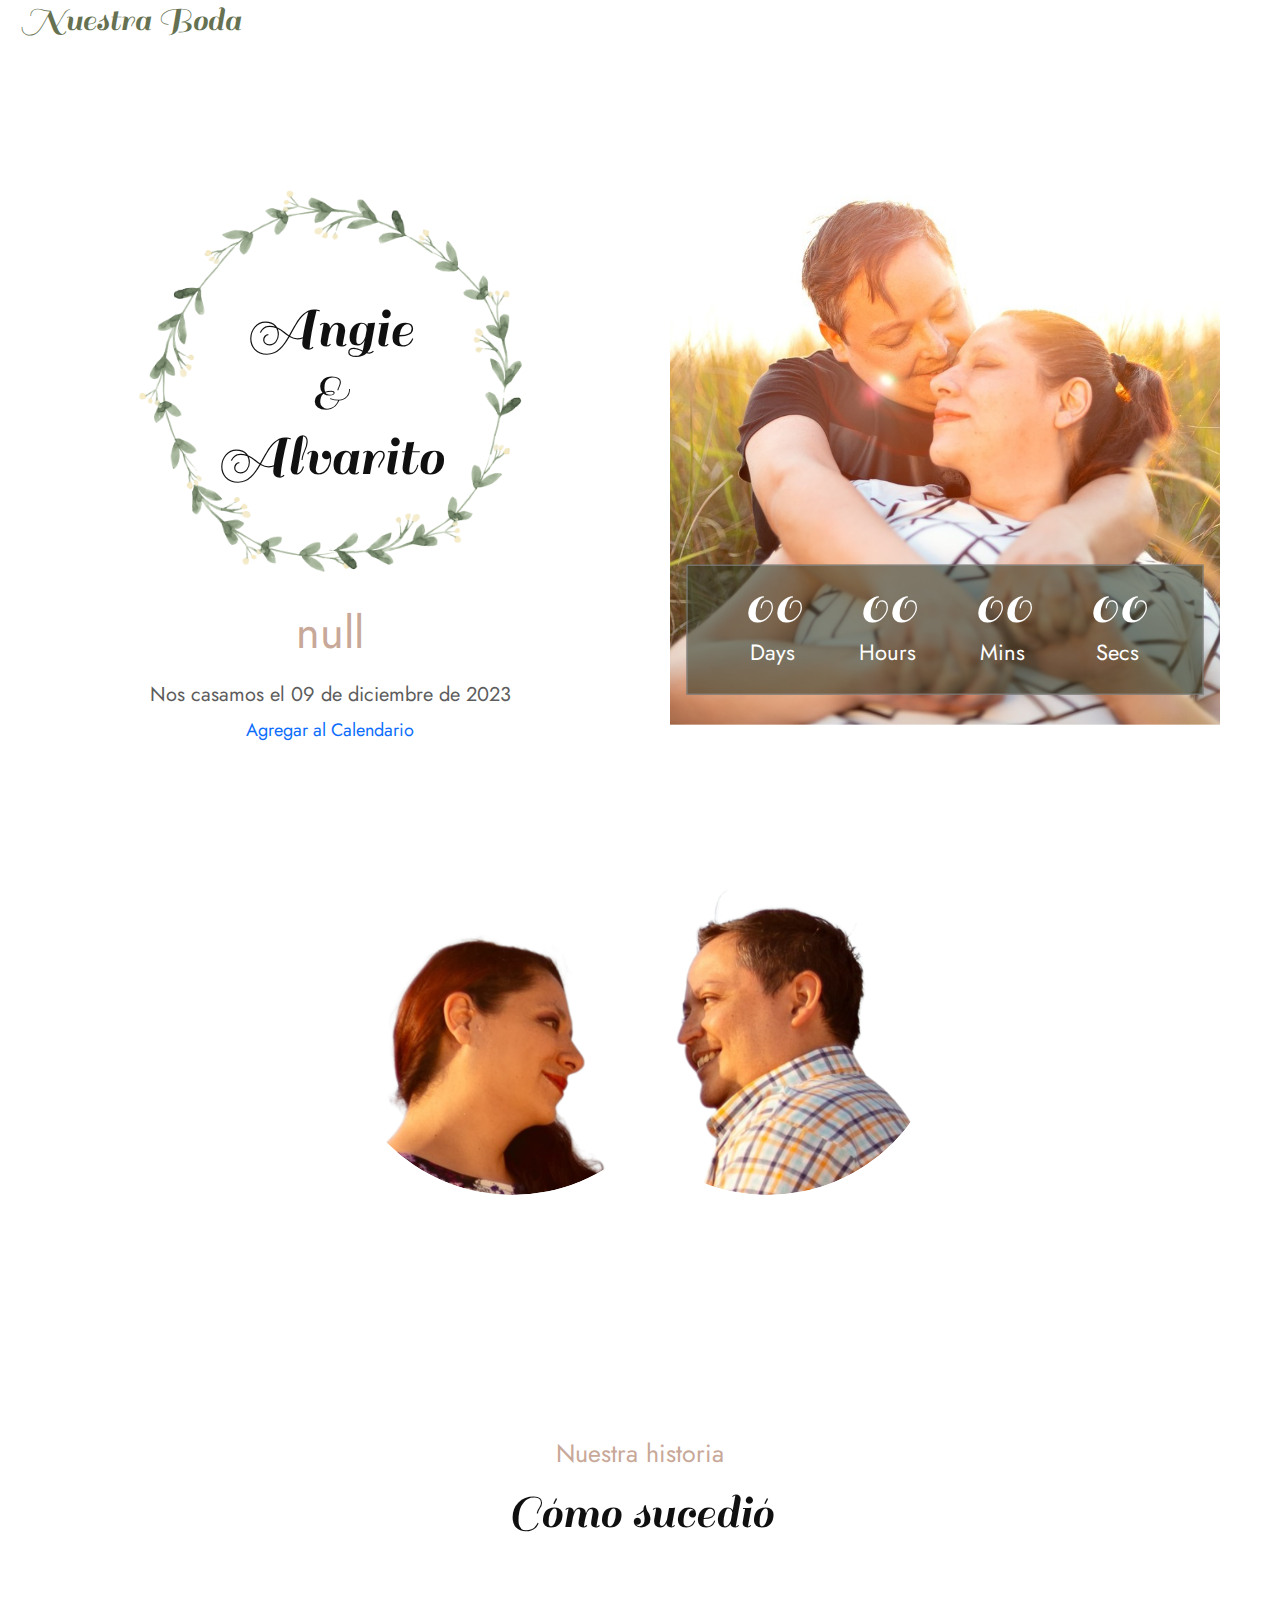
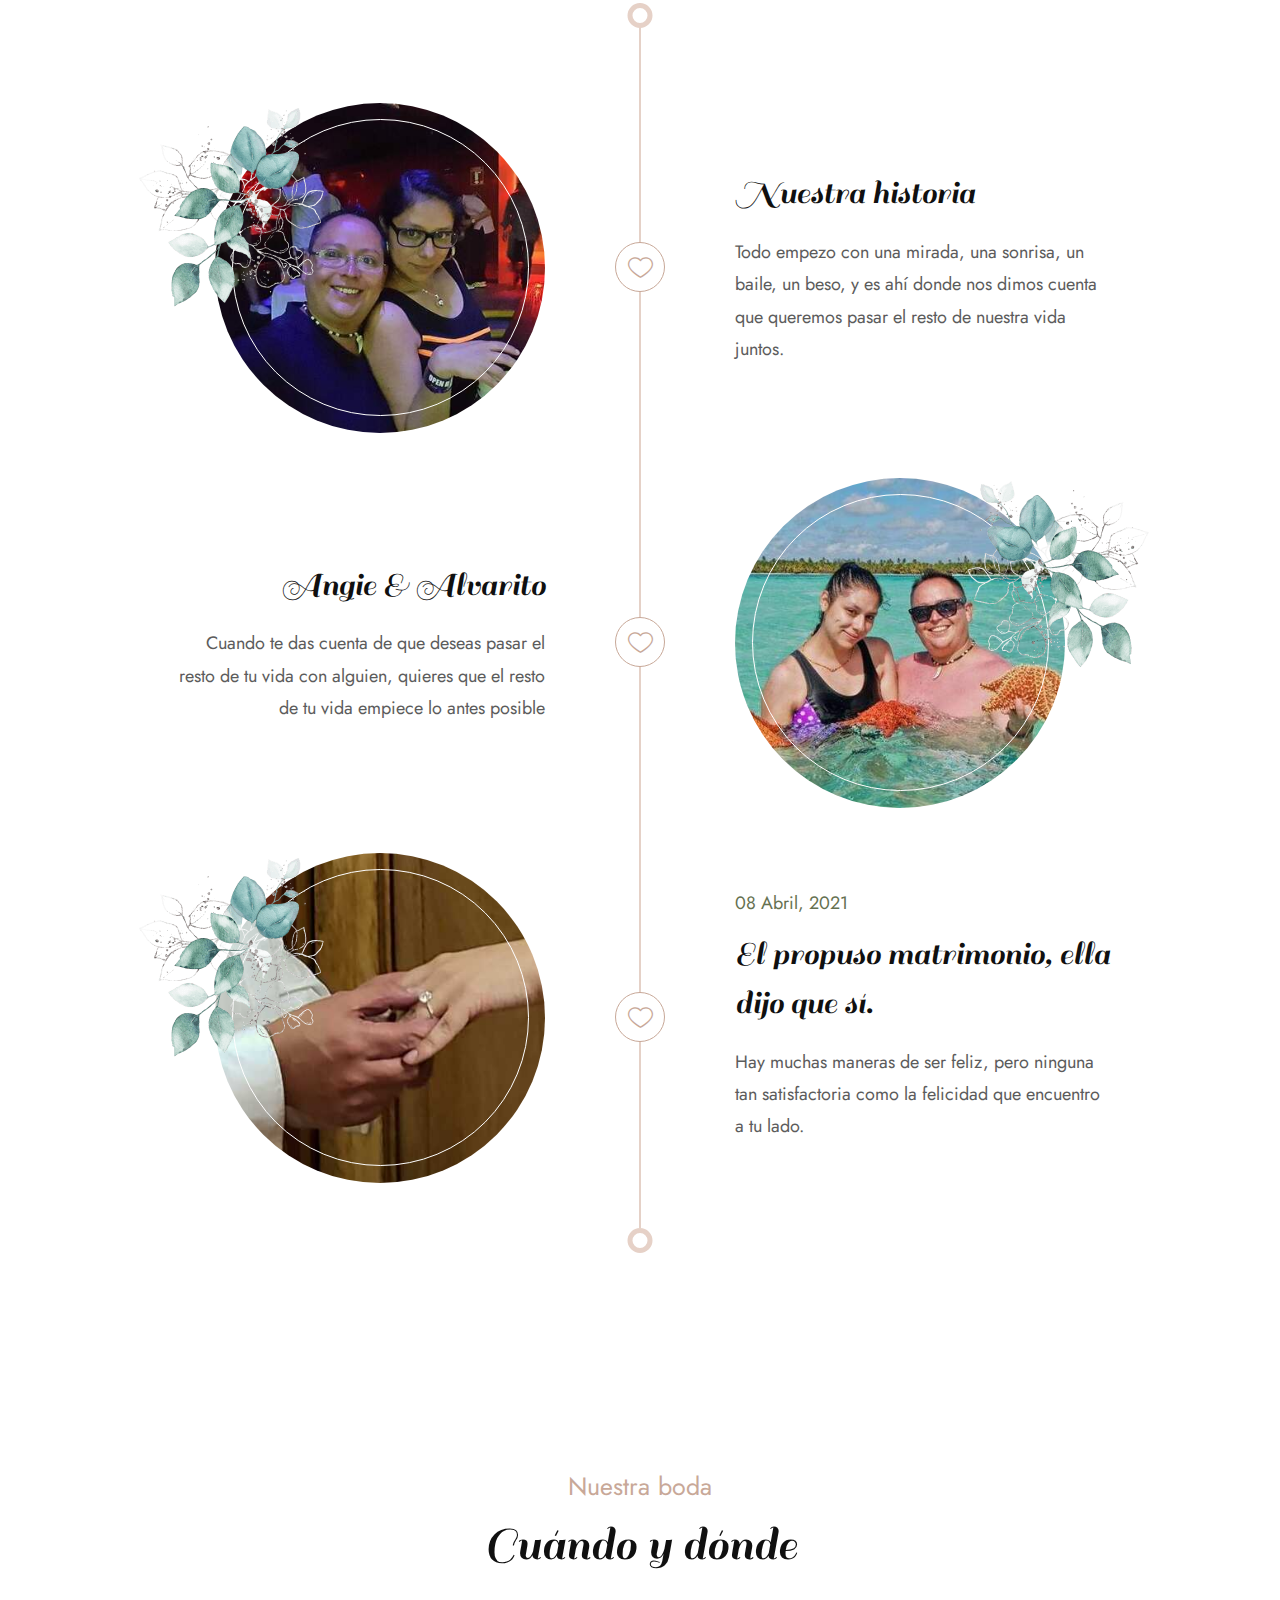
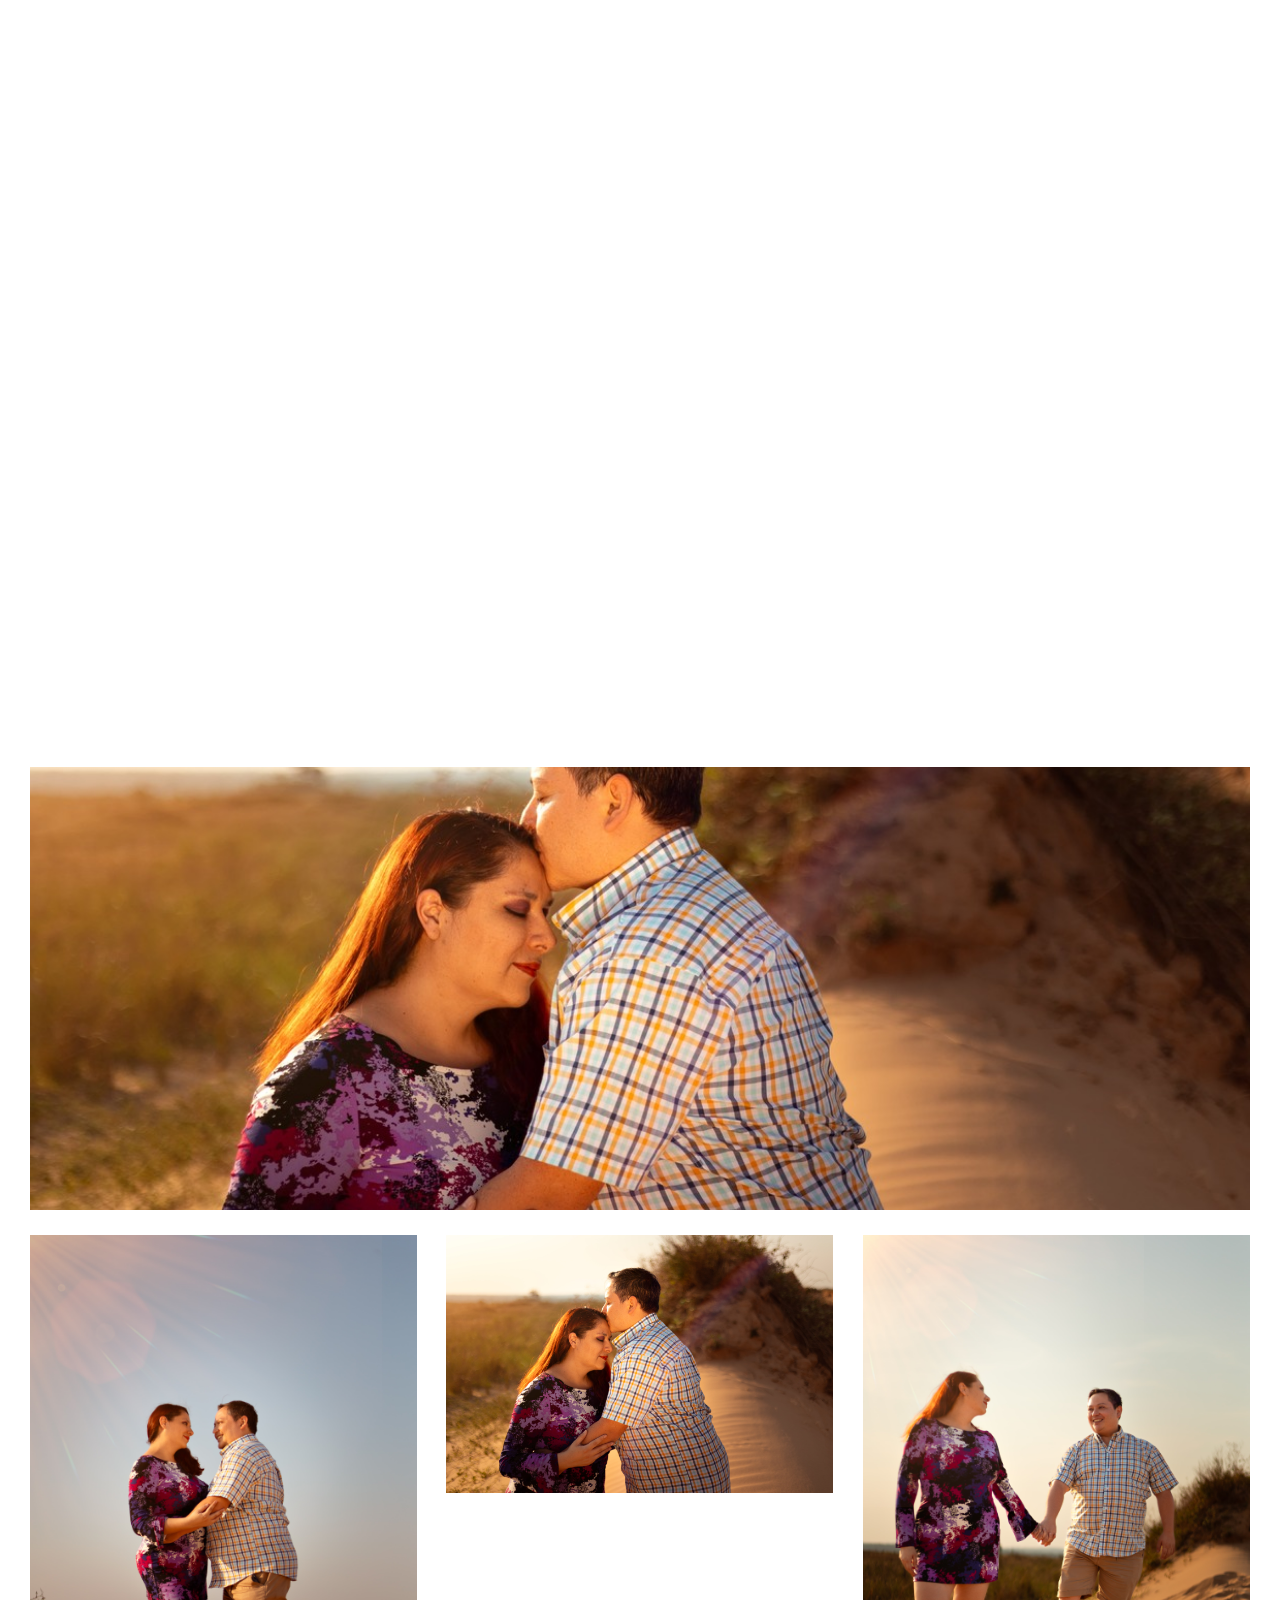
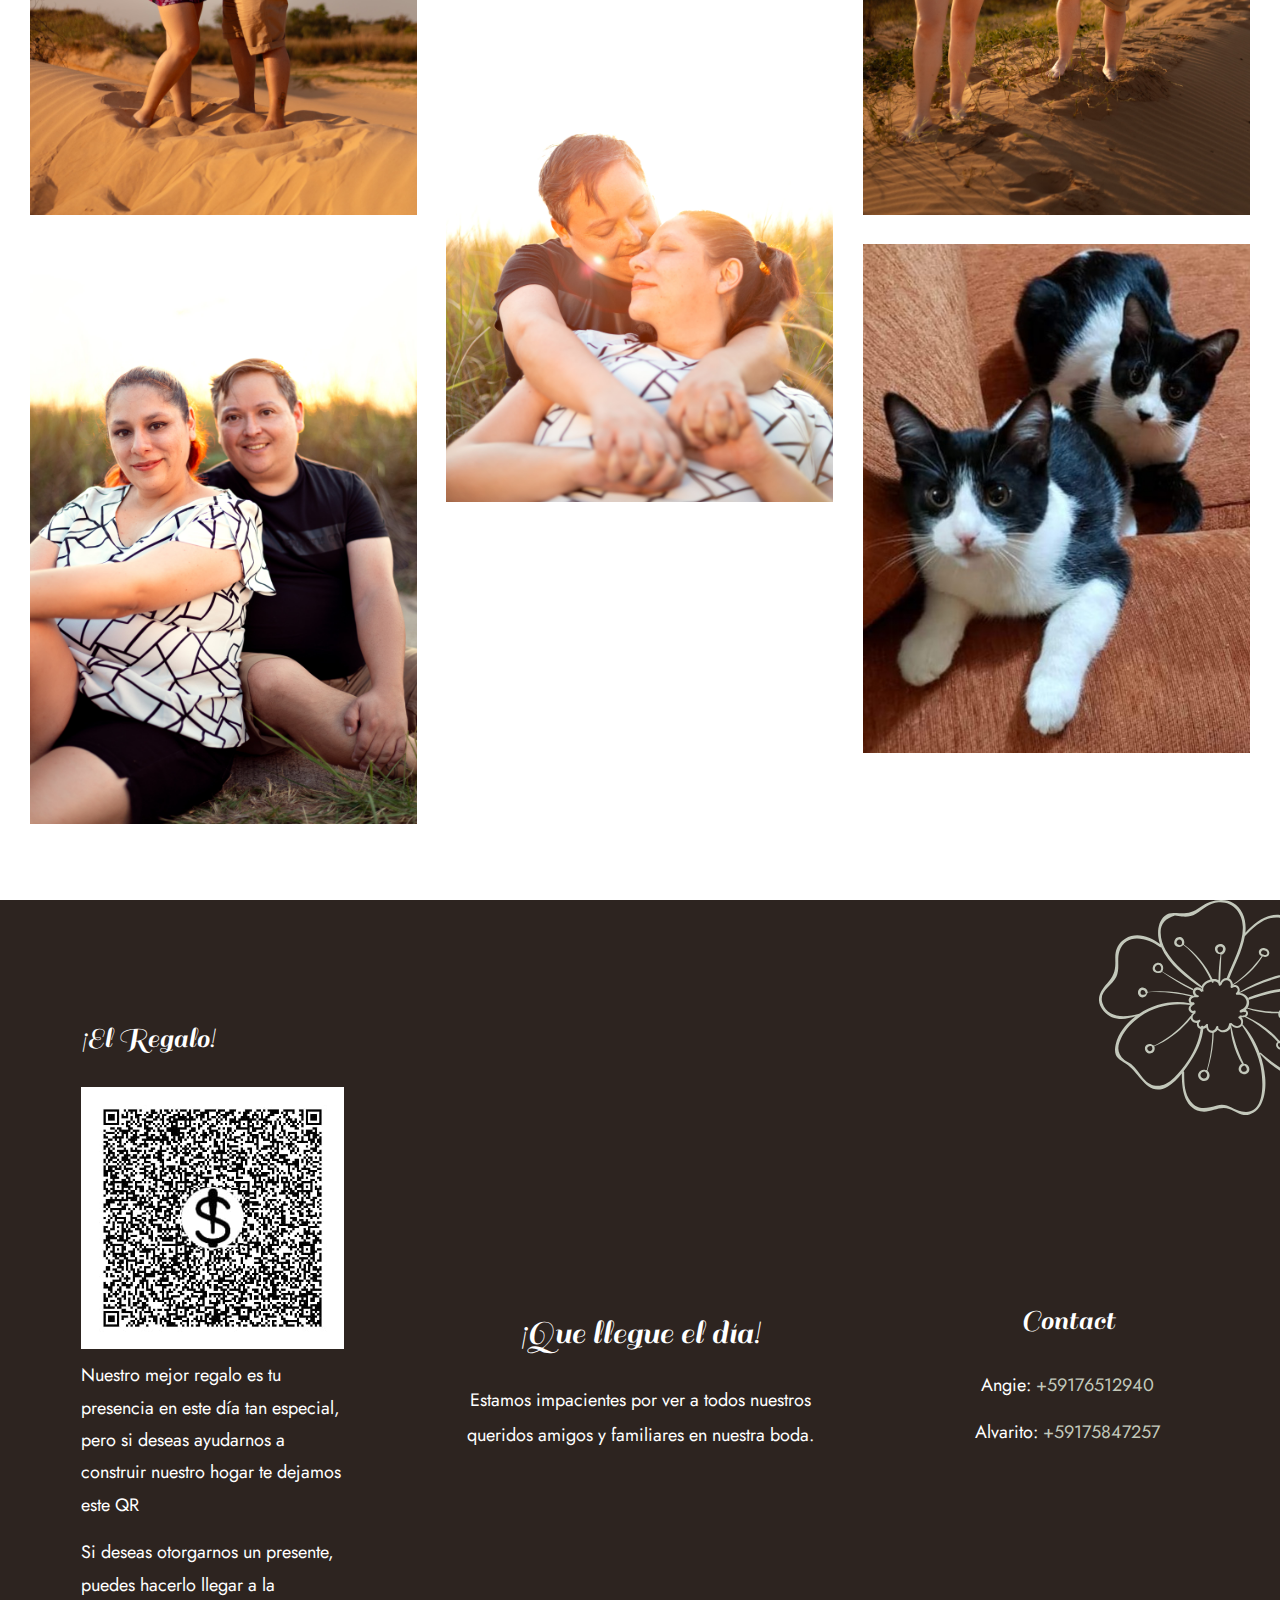
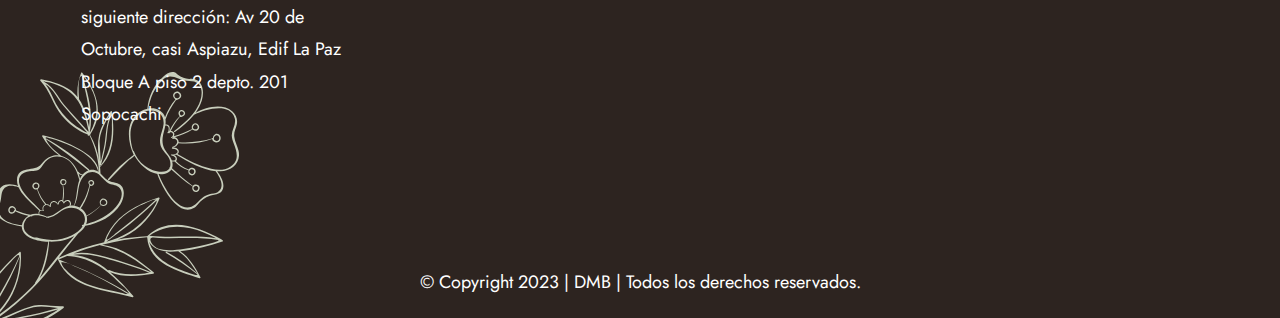
==== commit d3395ae1: "add form confirmation and send to whatsapp" ====
--- a/index.html
+++ b/index.html
@@ -337,14 +337,10 @@
                                         <h2>Confirma tu asistencia</h2>
                                         <p>El mejor regalo que podrías hacernos</p>
                                     </div>
-                                    <form method="post" class="contact-validation-active" id="contact-form-main">
+                                    <form  class="contact-validation-active" id="contact-form-main2">
                                         <div>
                                             <input type="text" class="form-control" name="name" id="name"
-                                                placeholder="Nombre">
-                                        </div>
-                                        <div>
-                                            <input type="email" class="form-control" name="email" id="email"
-                                                placeholder="Email">
+                                                placeholder="Nombre" readonly="true">
                                         </div>
                                         <div class="radio-buttons">
                                             <p>
@@ -359,7 +355,7 @@
                                        
                                         
                                         <div class="submit-area">
-                                            <button type="submit" class="theme-btn">Enviar Respuesta</button>
+                                            <button type="button" class="theme-btn" id="enviarWhatsapp">Enviar Respuesta</button>
                                             <div id="c-loader">
                                                 <i class="ti-reload"></i>
                                             </div>
@@ -541,19 +537,44 @@
 
     <script type="text/javascript">
        // Obtén la URL actual
-var url = new URL(window.location.href);
-
-// Obtén los parámetros de la URL
-var params = url.searchParams;
-
-// Obtén valores específicos
-var name = params.get("name");
-var lastname = params.get("lastname");
-
-// Actualiza el contenido de las etiquetas h2
-document.getElementById("nombreH2").textContent = name + " " +lastname;
-
-        
+        var url = new URL(window.location.href);
+
+        // Obtén los parámetros de la URL
+        var params = url.searchParams;
+
+        // Obtén valores específicos
+        var name = params.get("name");
+        var lastname = params.get("lastname");
+
+        // Actualiza el contenido de las etiquetas h2
+        document.getElementById("nombreH2").textContent = name;
+        document.getElementById("name").value = name;
+
+    </script>
+    <script type="text/javascript">
+        document.getElementById("enviarWhatsapp").addEventListener("click", function() {
+            var nombre = document.getElementById("name").value;
+            var attend = document.getElementById("attend").checked;
+            var codigo = params.get("cod");
+            var mensaje = ""
+
+            if(attend)
+                mensaje = "¡Estoy emocionado/a de asistir a tu boda! Será un honor compartir este día tan especial contigo. ¡Nos vemos en la boda"
+            else
+                mensaje = "Lamento no poder asistir a su boda. Mis mejores deseos para un día maravilloso."
+
+
+            console.log(nombre, mensaje);
+
+            // Reemplaza espacios y caracteres especiales en el mensaje
+            mensaje = encodeURIComponent(mensaje);
+
+            // Crea el enlace de WhatsApp con los datos del formulario
+            var url = "https://api.whatsapp.com/send?phone=59175666177&text=Invitado/a: " + nombre + "%0ACod: " + codigo + "%0A%0A" + mensaje
+
+            // Abre WhatsApp en una nueva ventana o pestaña
+            window.open(url, "_blank");
+        });
     </script>
 </body>
 
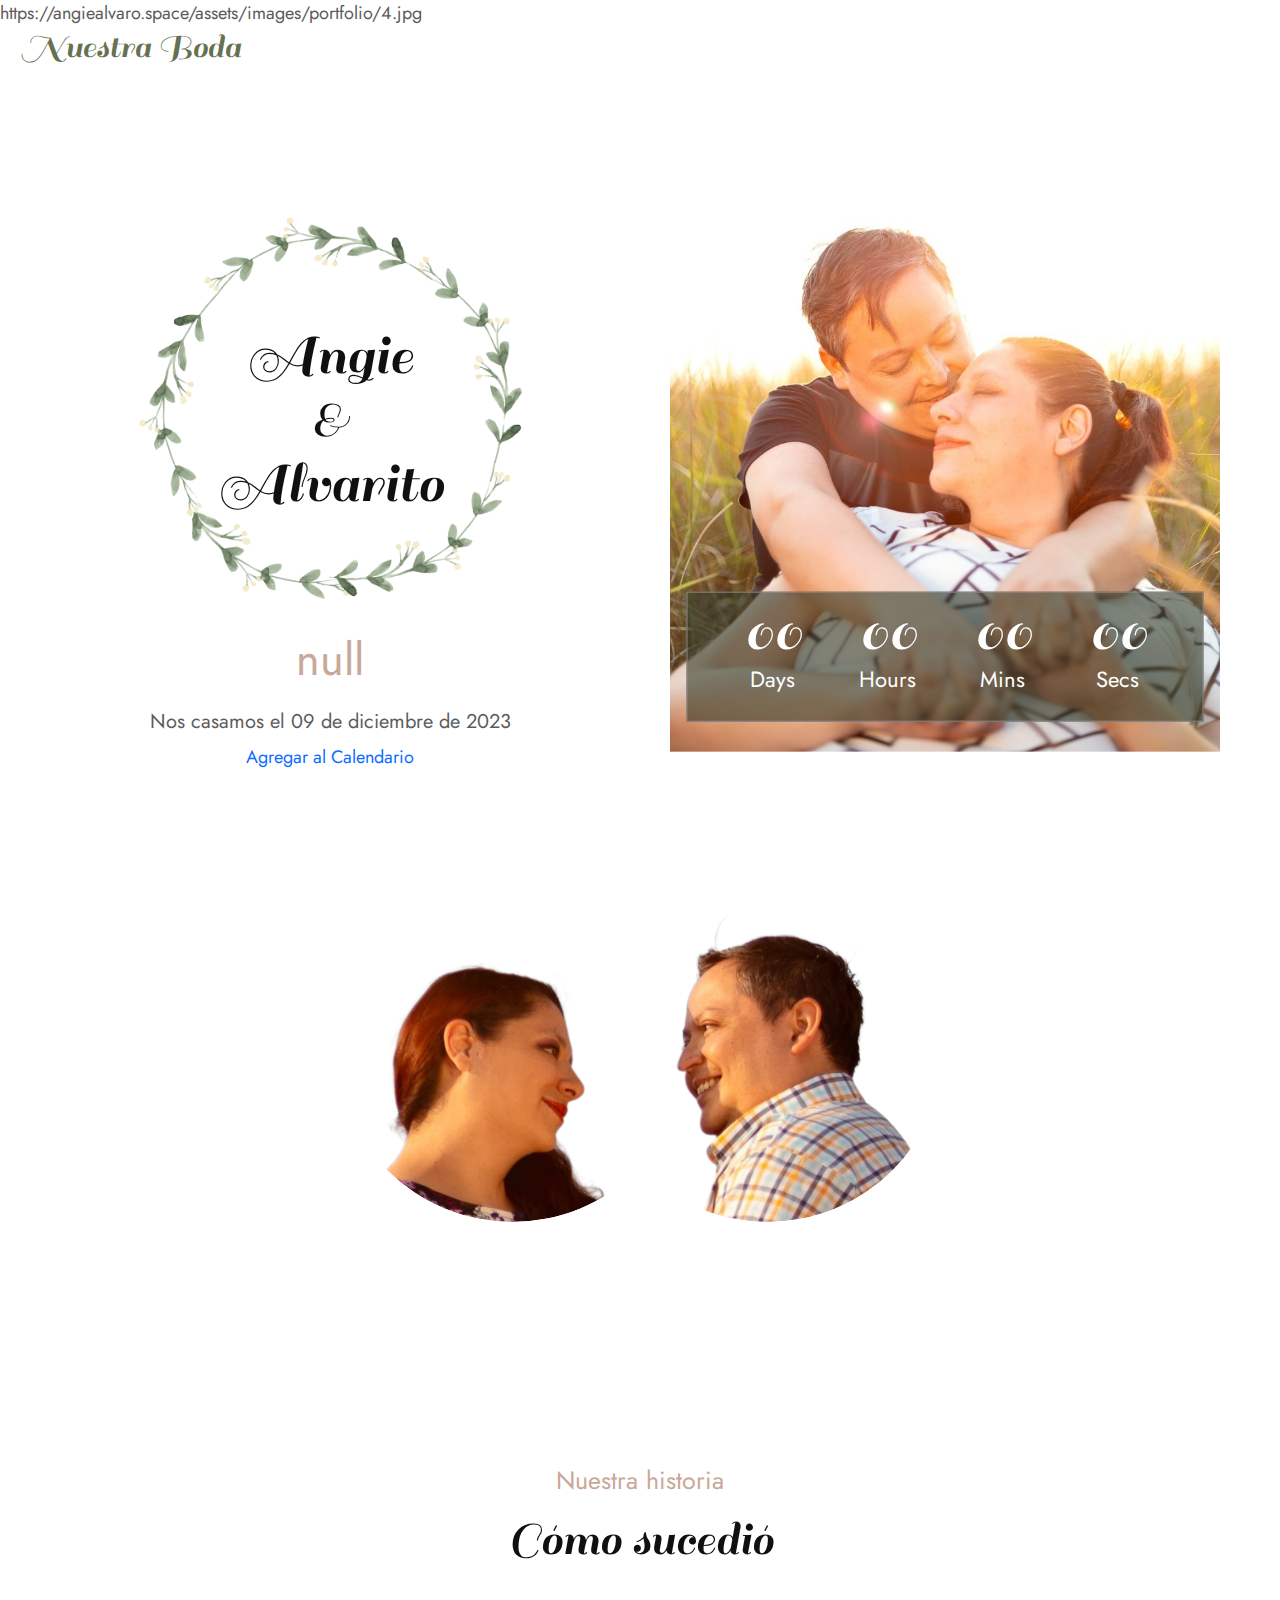
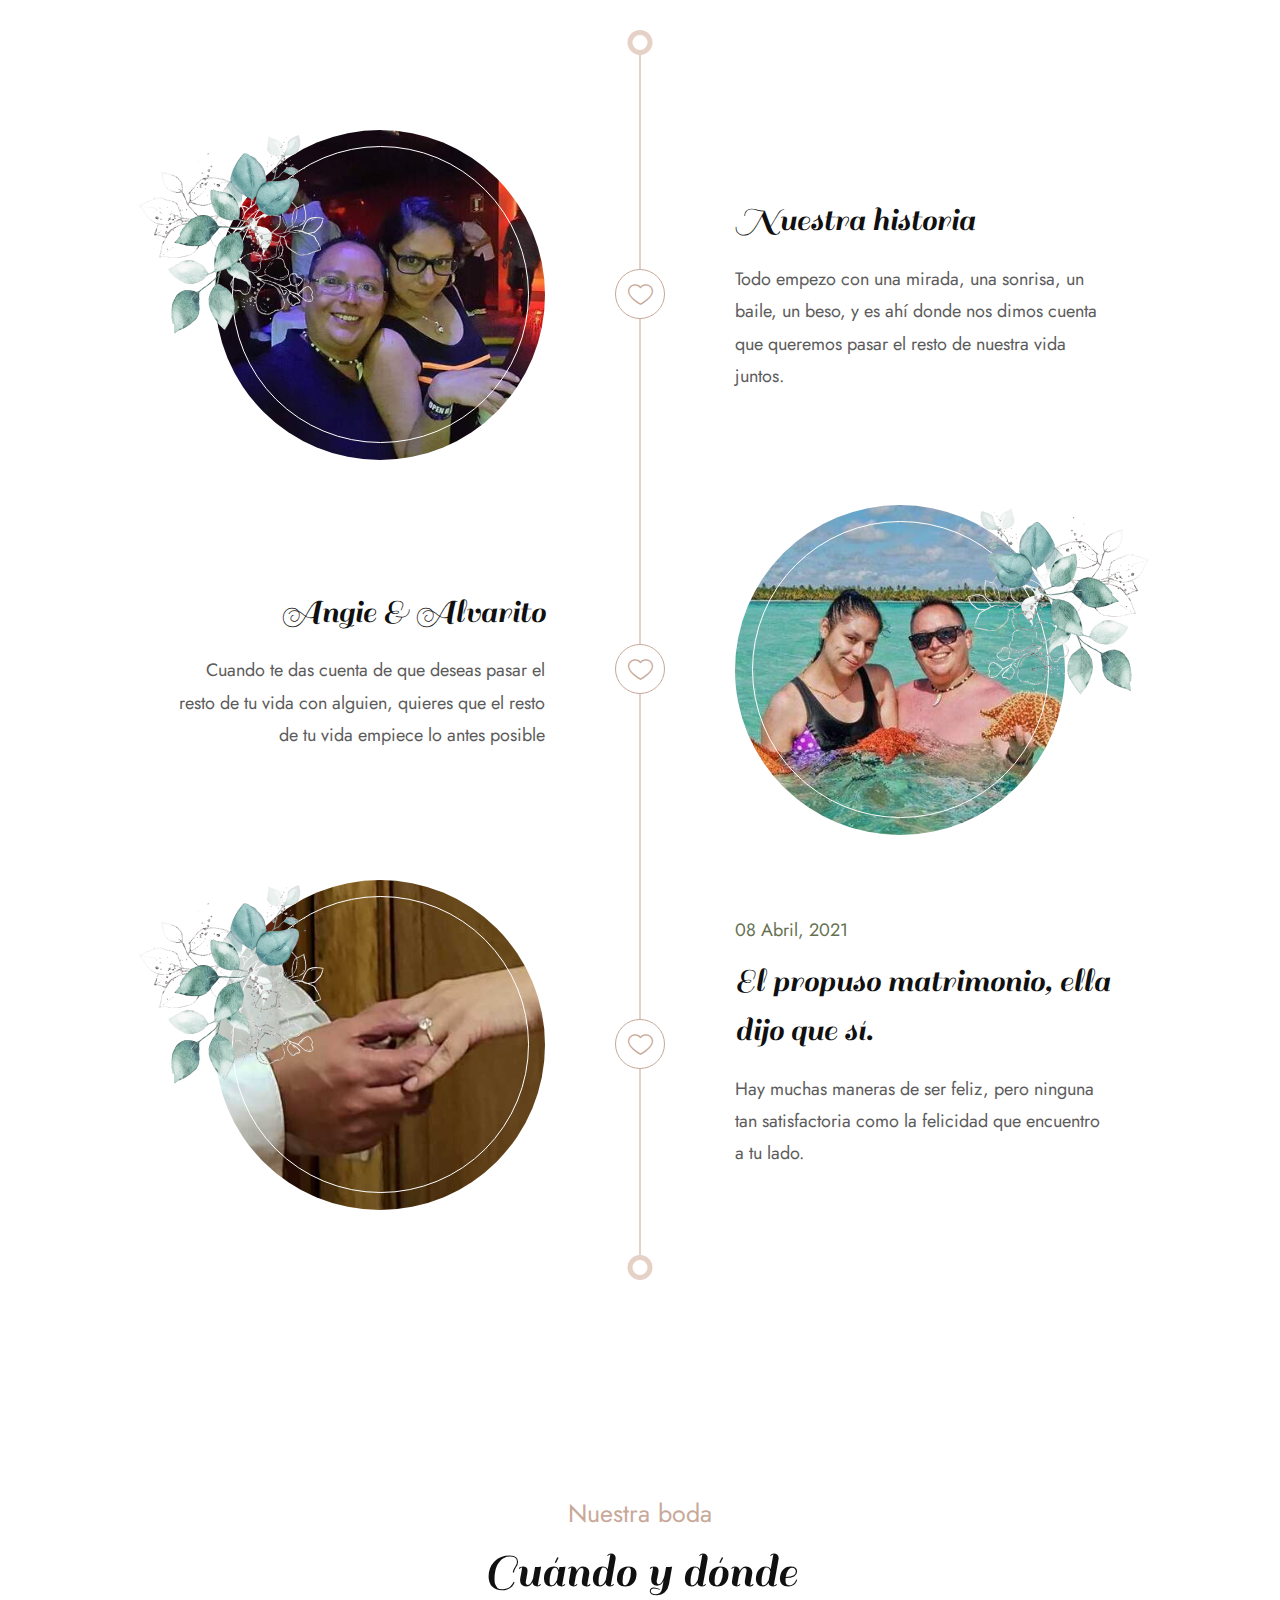
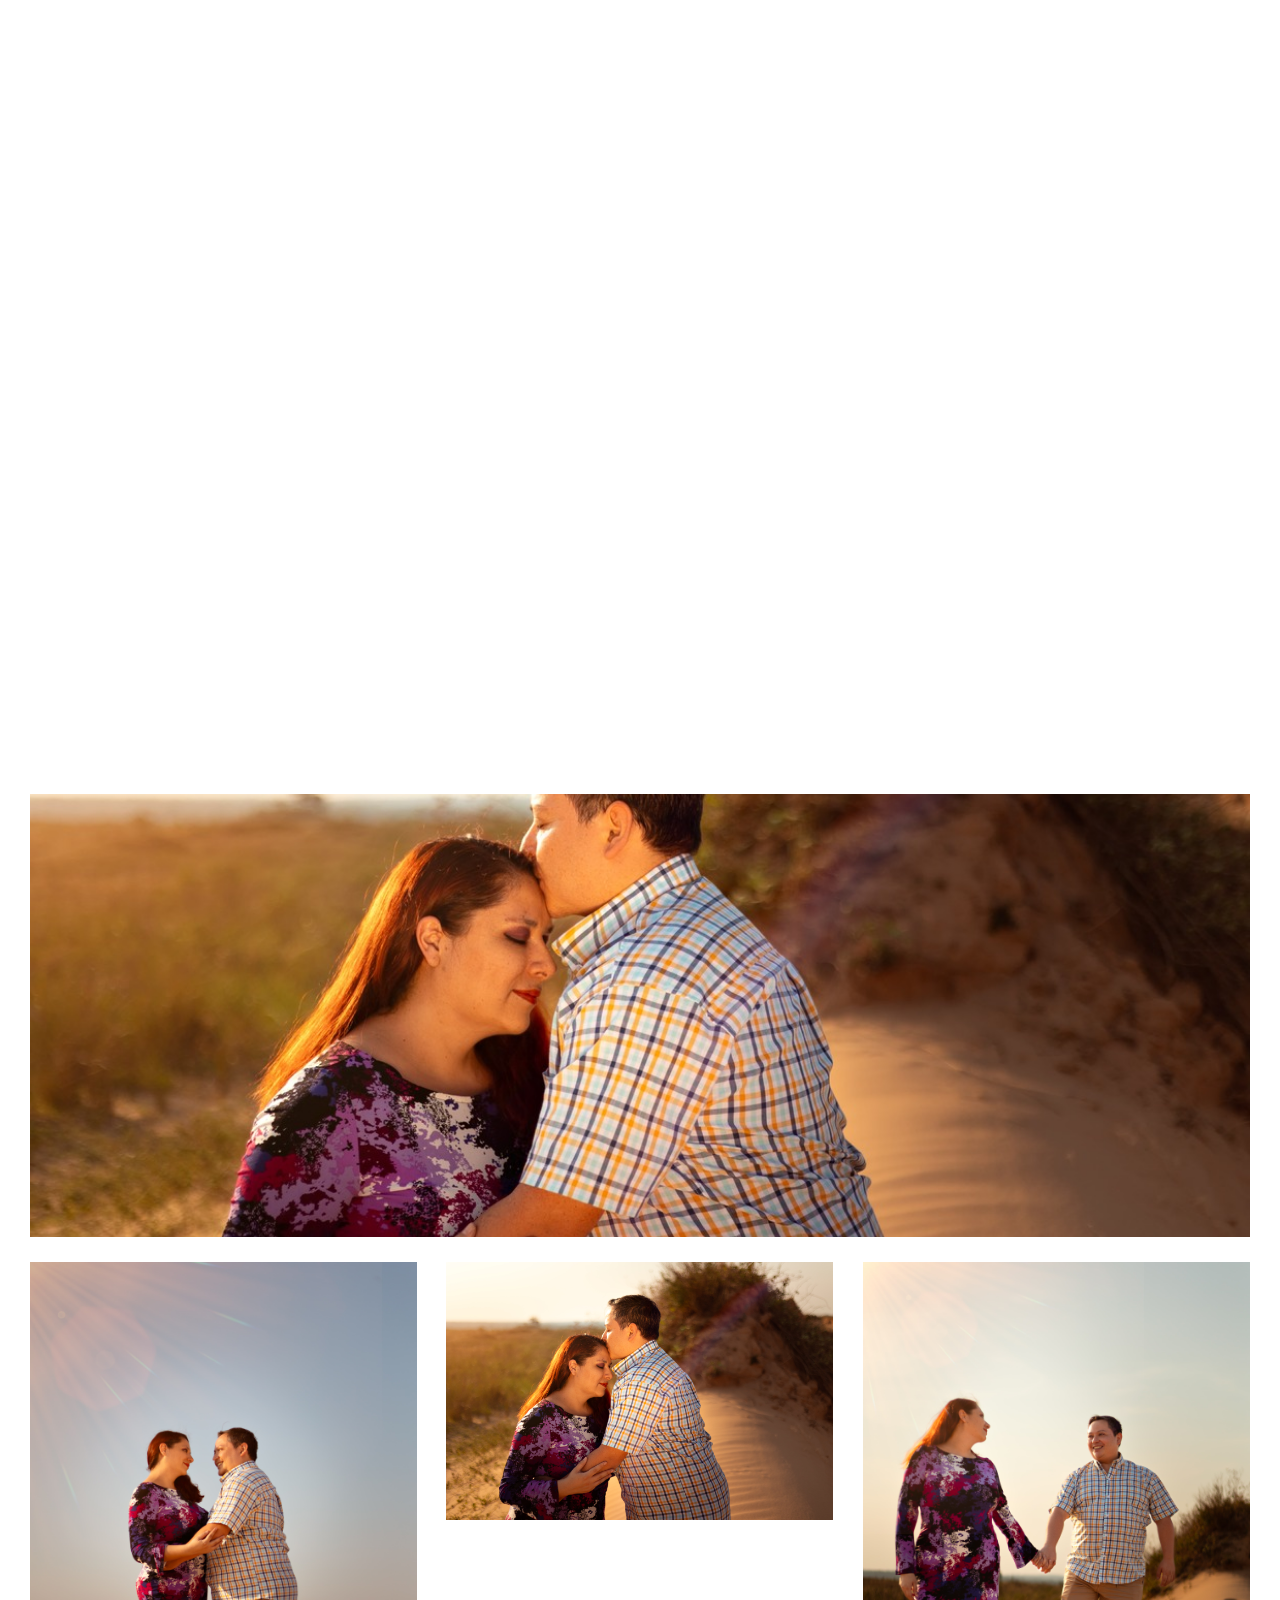
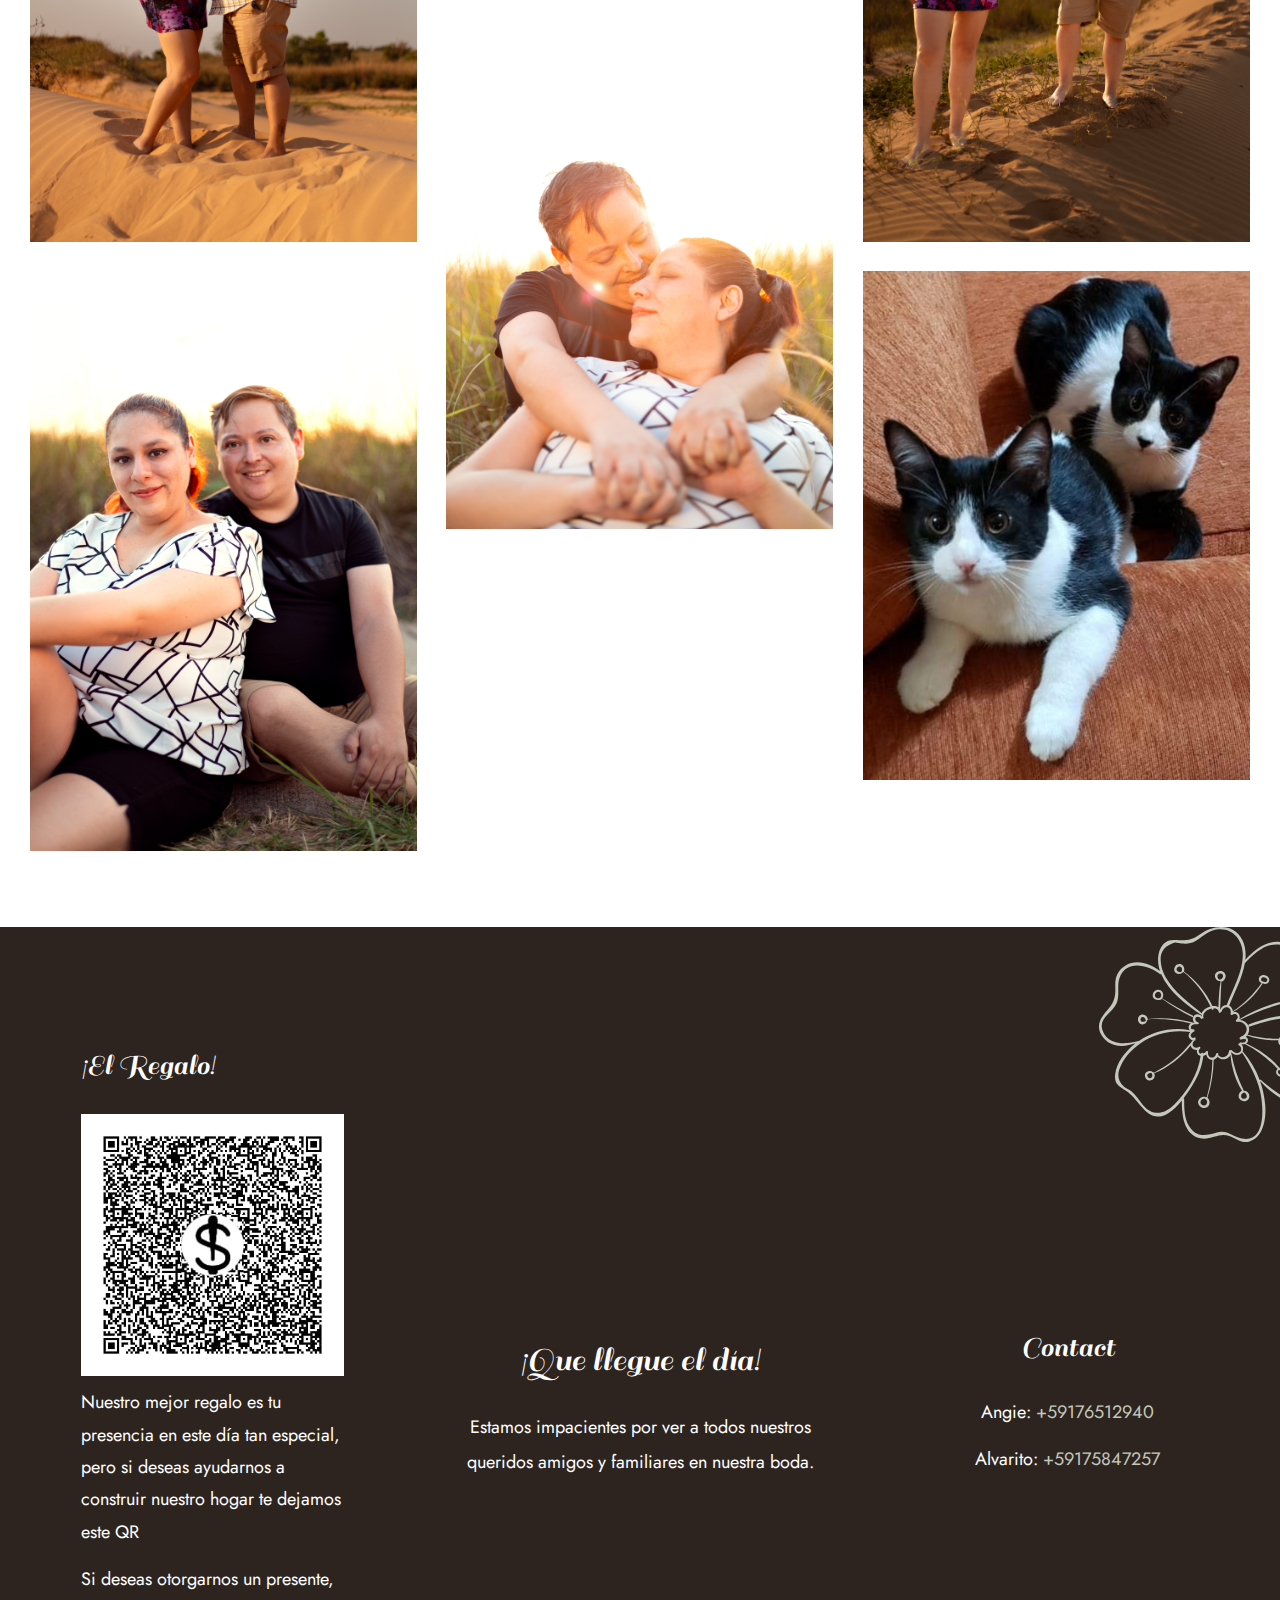
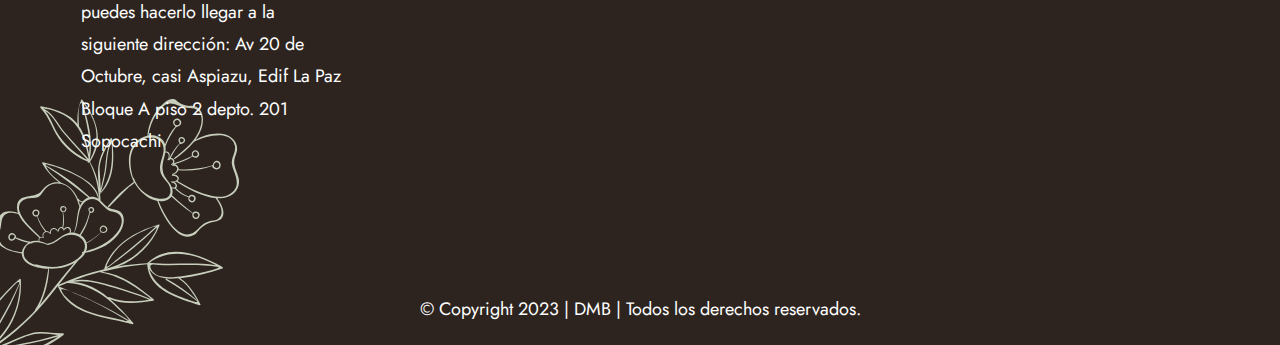
==== commit 3fea95e8: "add form confirmation and send to whatsapp" ====
--- a/index.html
+++ b/index.html
@@ -7,7 +7,8 @@
     <meta name="viewport" content="width=device-width, initial-scale=1">
     <meta name="author" content="Daniek Monroy">
     <meta name="description" content="Estamos impacientes por ver a todos nuestros queridos amigos y familiares en nuestra boda.">
-    <meta name="og:title" content="Boda Angie & Alvarito">
+    <meta name="og:title" content="Boda Angie & Alvarito">https://angiealvaro.space/assets/images/portfolio/4.jpg
+    <meta name="og:image" content="https://angiealvaro.space/assets/images/portfolio/4.jpg">
     <meta name="og:description" content="Estamos impacientes por ver a todos nuestros queridos amigos y familiares en nuestra boda.">
     <link rel="shortcut icon" type="image/png" href="assets/images/favicon.png">
     <title> Boda Angie & Alvarito</title>
@@ -555,7 +556,6 @@
         document.getElementById("enviarWhatsapp").addEventListener("click", function() {
             var nombre = document.getElementById("name").value;
             var attend = document.getElementById("attend").checked;
-            var codigo = params.get("cod");
             var mensaje = ""
 
             if(attend)
@@ -570,7 +570,7 @@
             mensaje = encodeURIComponent(mensaje);
 
             // Crea el enlace de WhatsApp con los datos del formulario
-            var url = "https://api.whatsapp.com/send?phone=59175666177&text=Invitado/a: " + nombre + "%0ACod: " + codigo + "%0A%0A" + mensaje
+            var url = "https://api.whatsapp.com/send?phone=59175666177&text=Invitado/a: " + nombre  + "%0A%0A" + mensaje
 
             // Abre WhatsApp en una nueva ventana o pestaña
             window.open(url, "_blank");
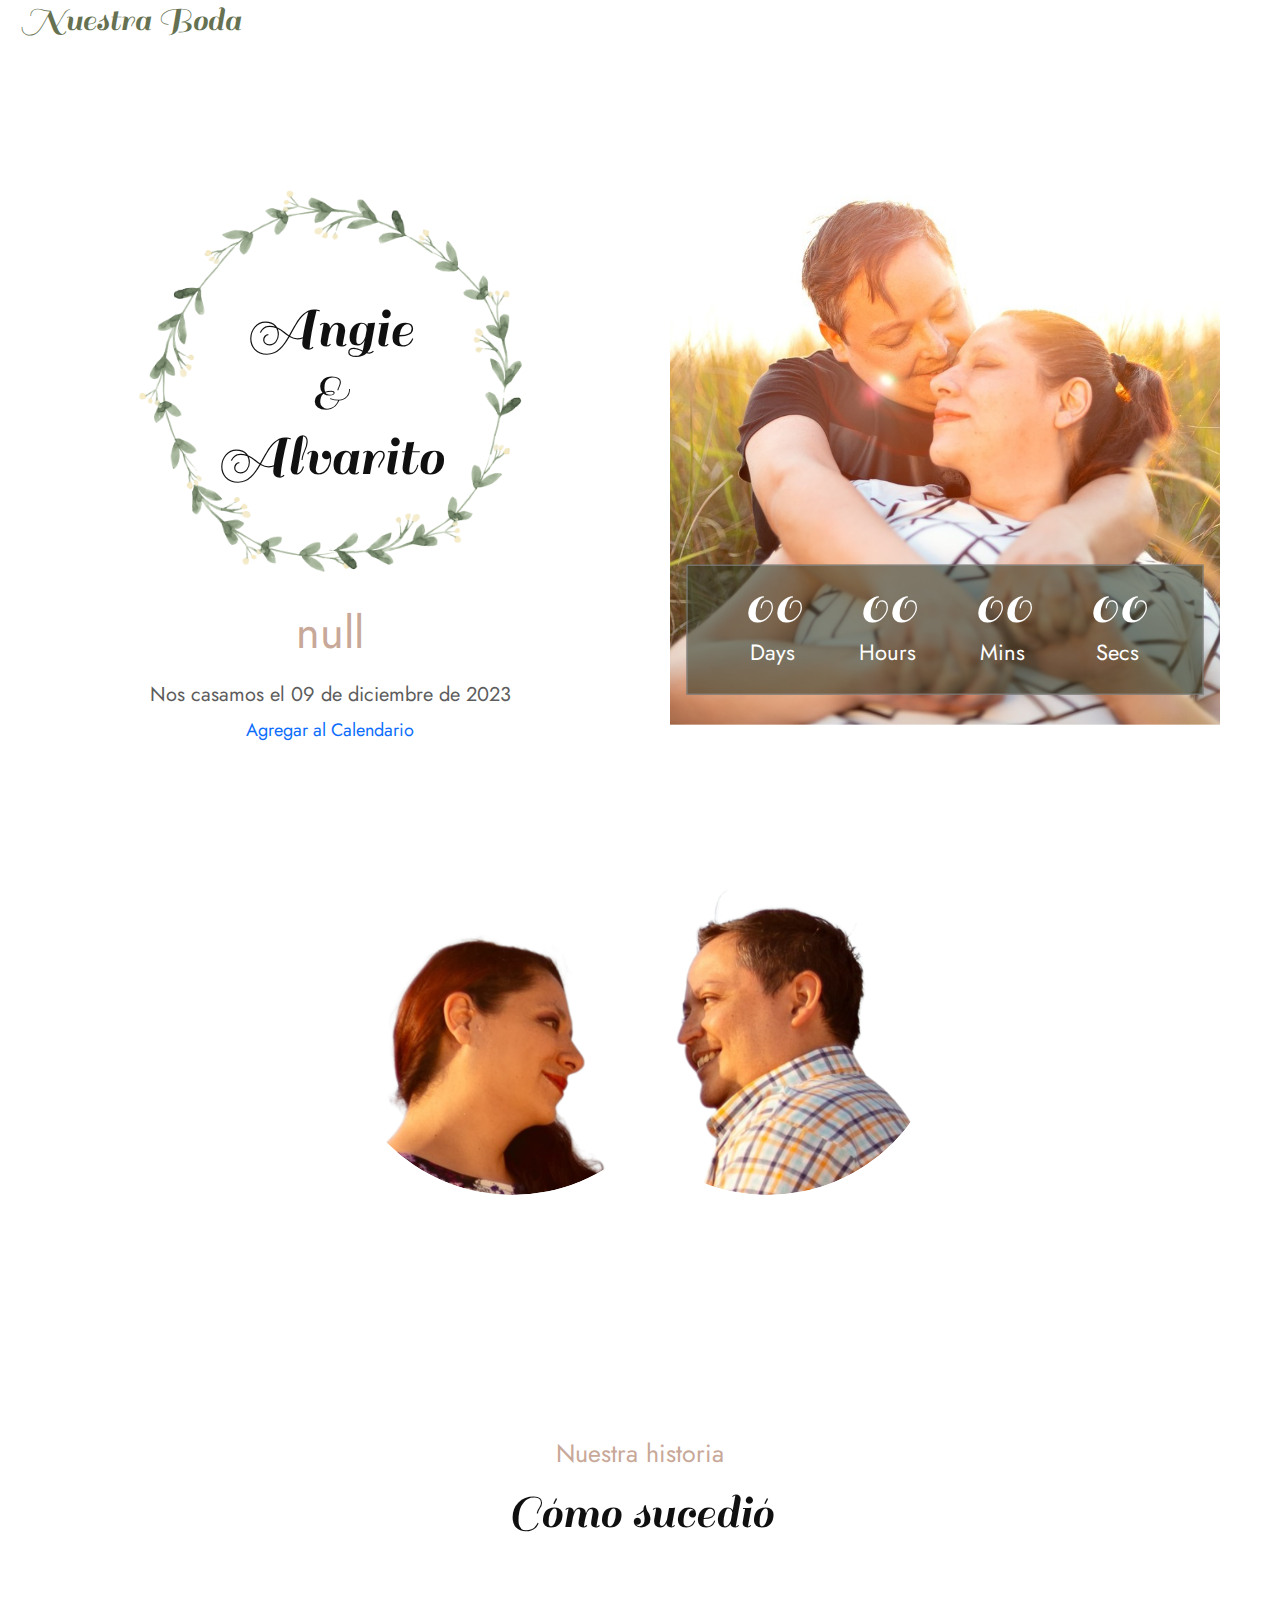
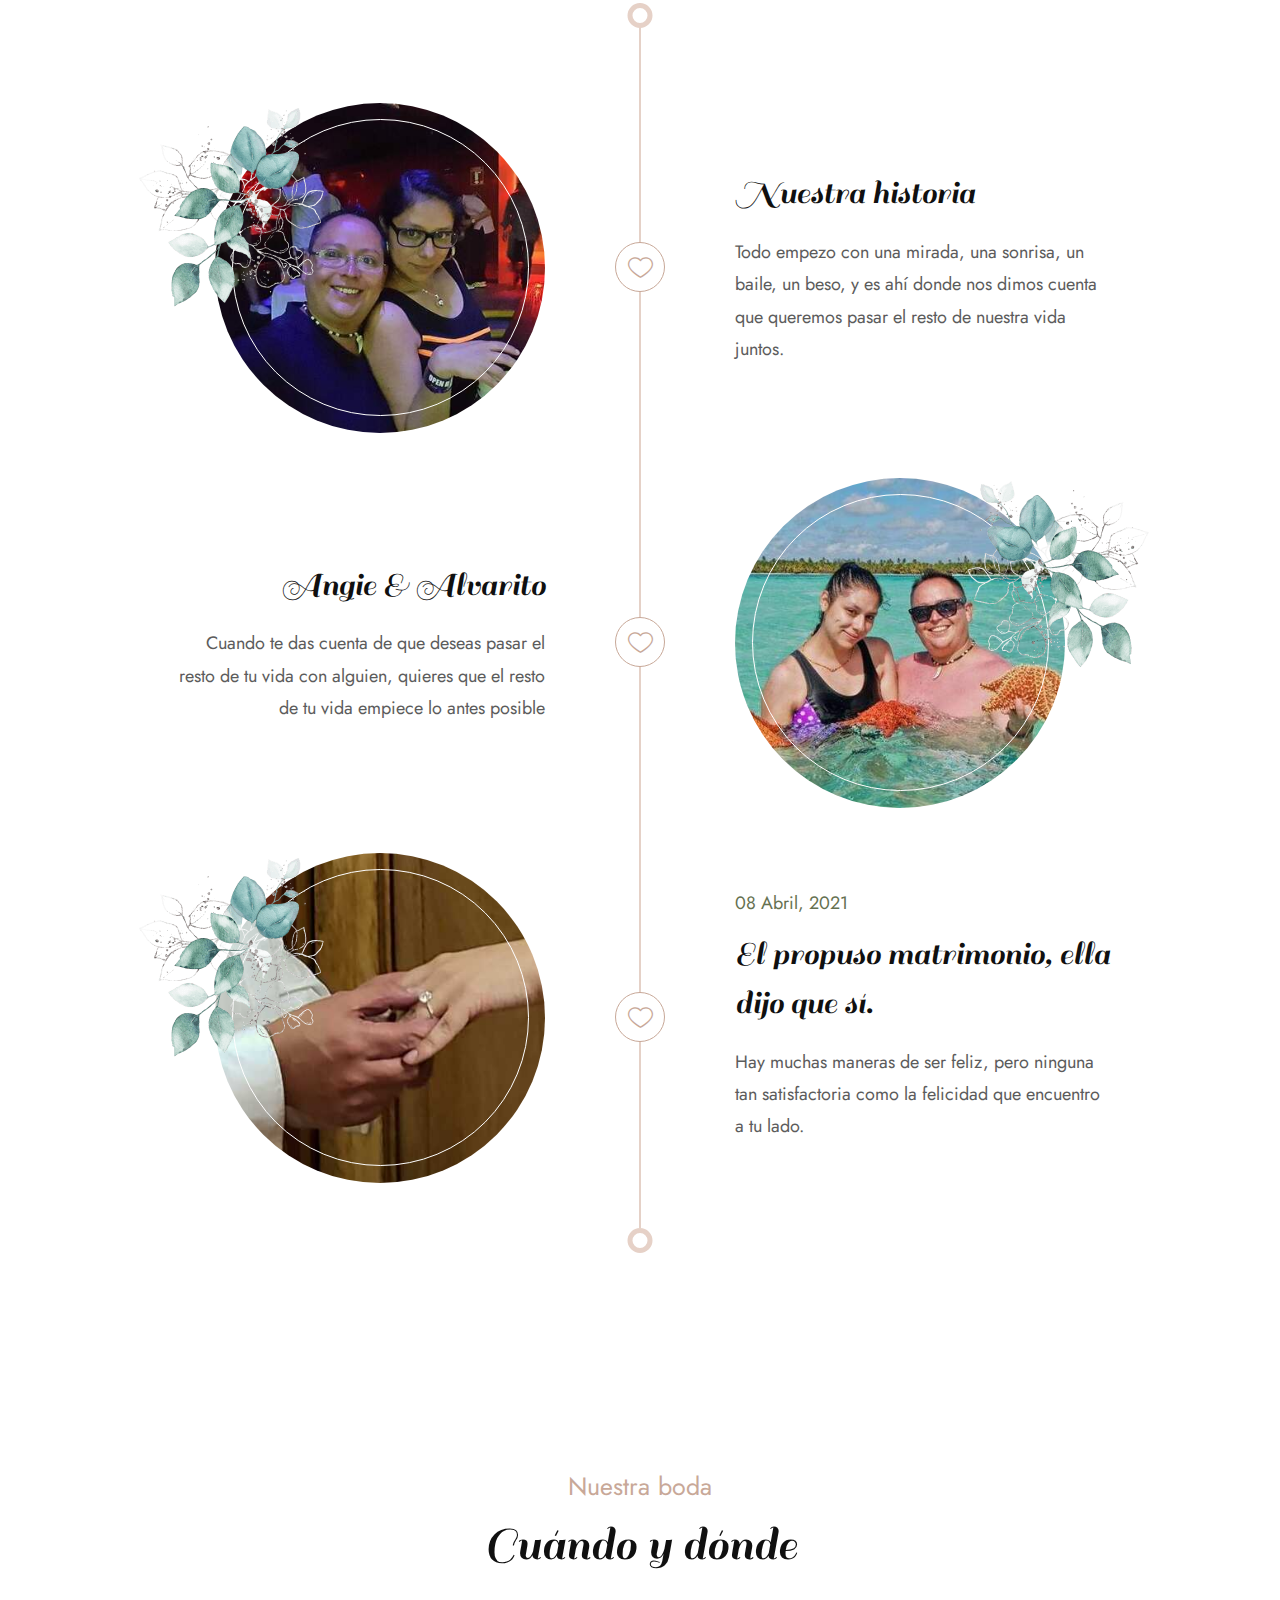
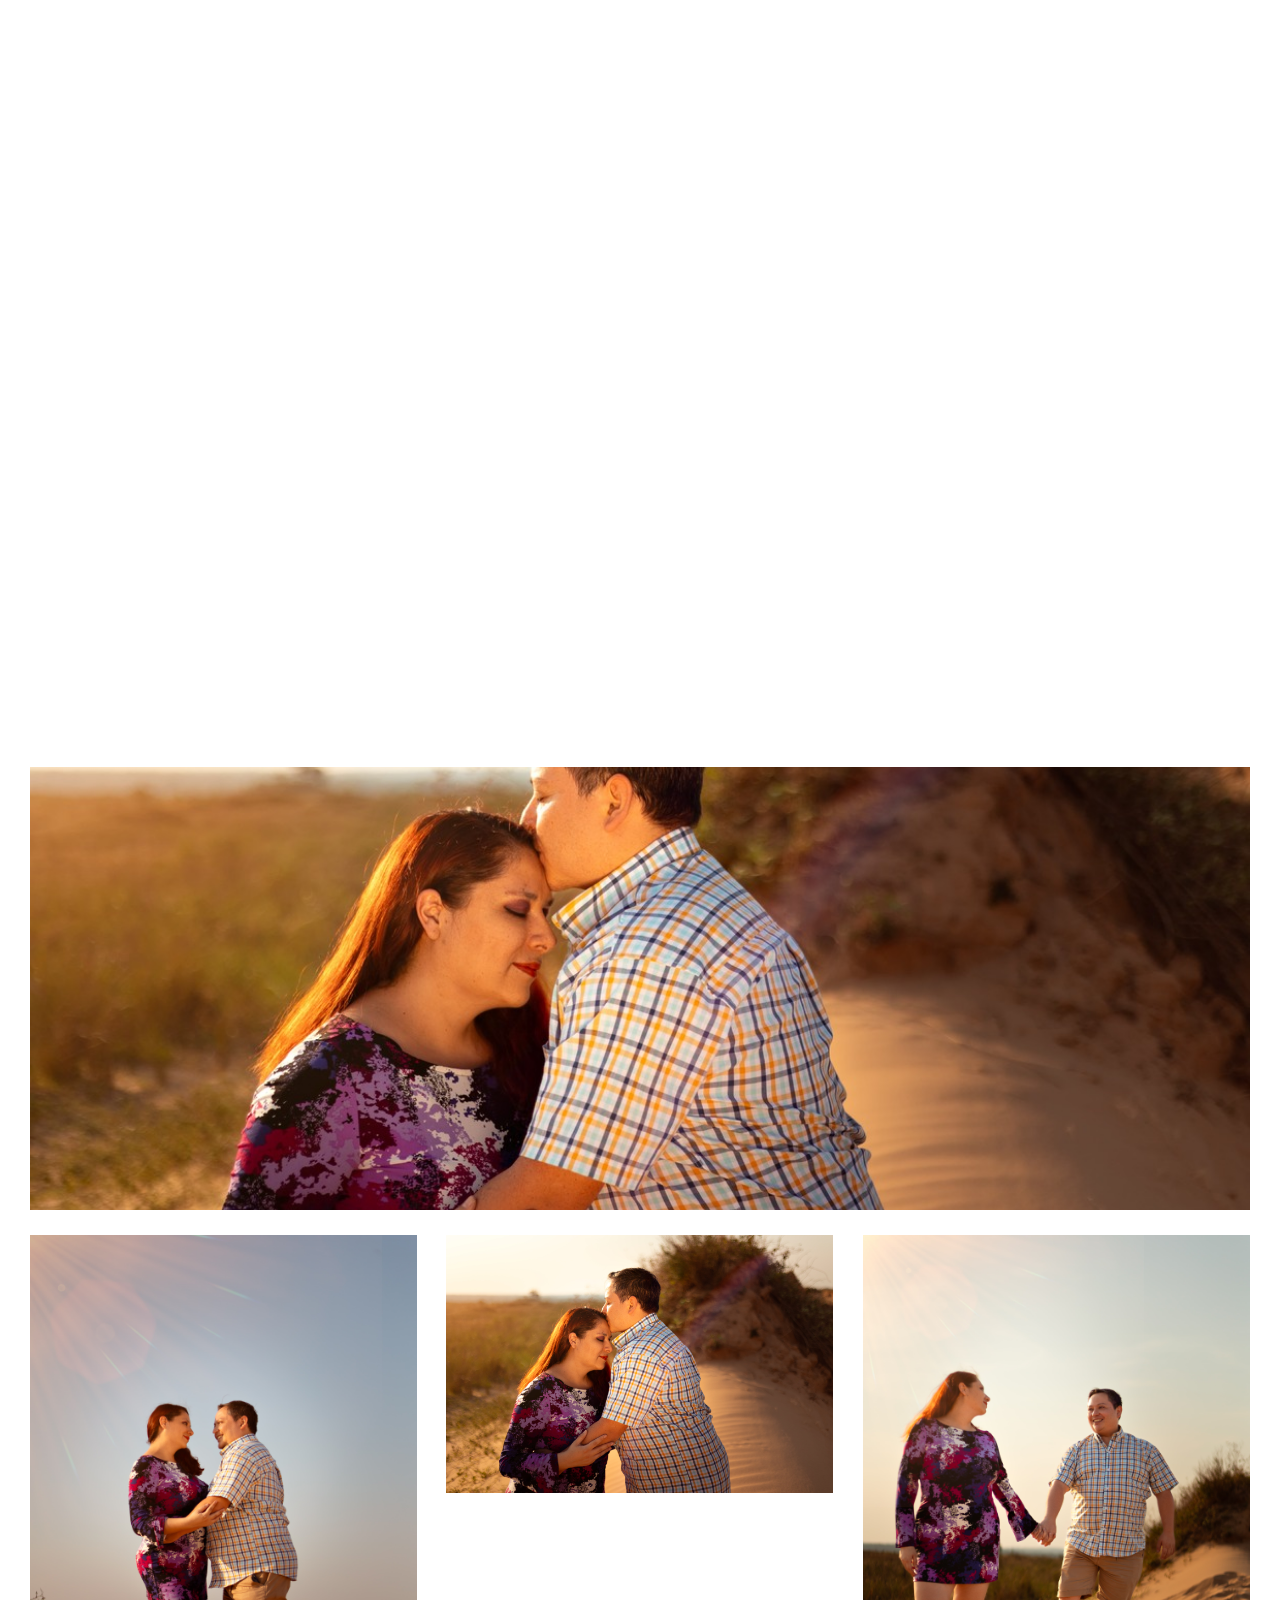
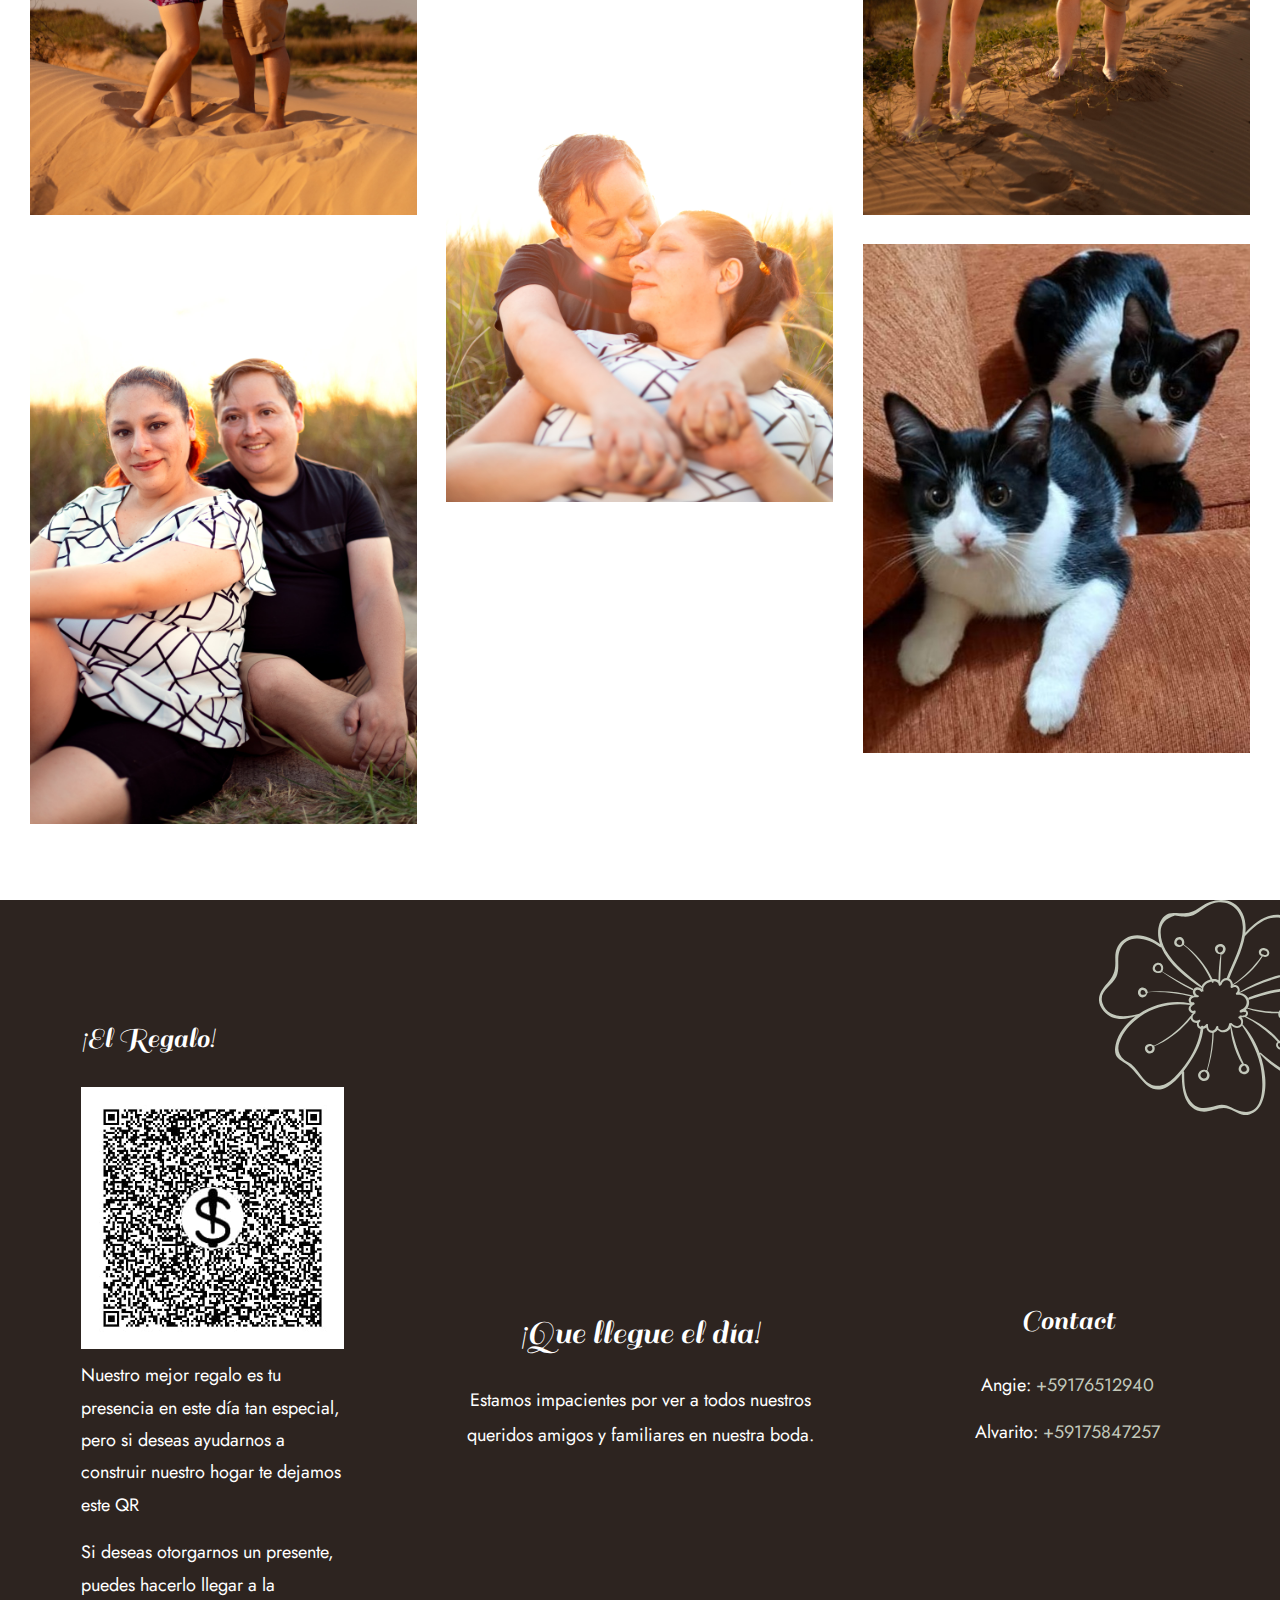
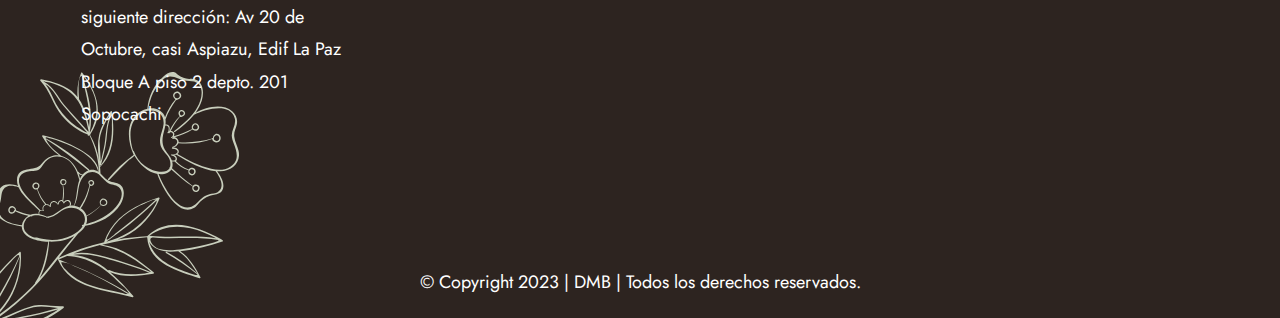
==== commit b2071906: "add form confirmation and send to whatsapp" ====
--- a/index.html
+++ b/index.html
@@ -7,7 +7,7 @@
     <meta name="viewport" content="width=device-width, initial-scale=1">
     <meta name="author" content="Daniek Monroy">
     <meta name="description" content="Estamos impacientes por ver a todos nuestros queridos amigos y familiares en nuestra boda.">
-    <meta name="og:title" content="Boda Angie & Alvarito">https://angiealvaro.space/assets/images/portfolio/4.jpg
+    <meta name="og:title" content="Boda Angie & Alvarito">
     <meta name="og:image" content="https://angiealvaro.space/assets/images/portfolio/4.jpg">
     <meta name="og:description" content="Estamos impacientes por ver a todos nuestros queridos amigos y familiares en nuestra boda.">
     <link rel="shortcut icon" type="image/png" href="assets/images/favicon.png">
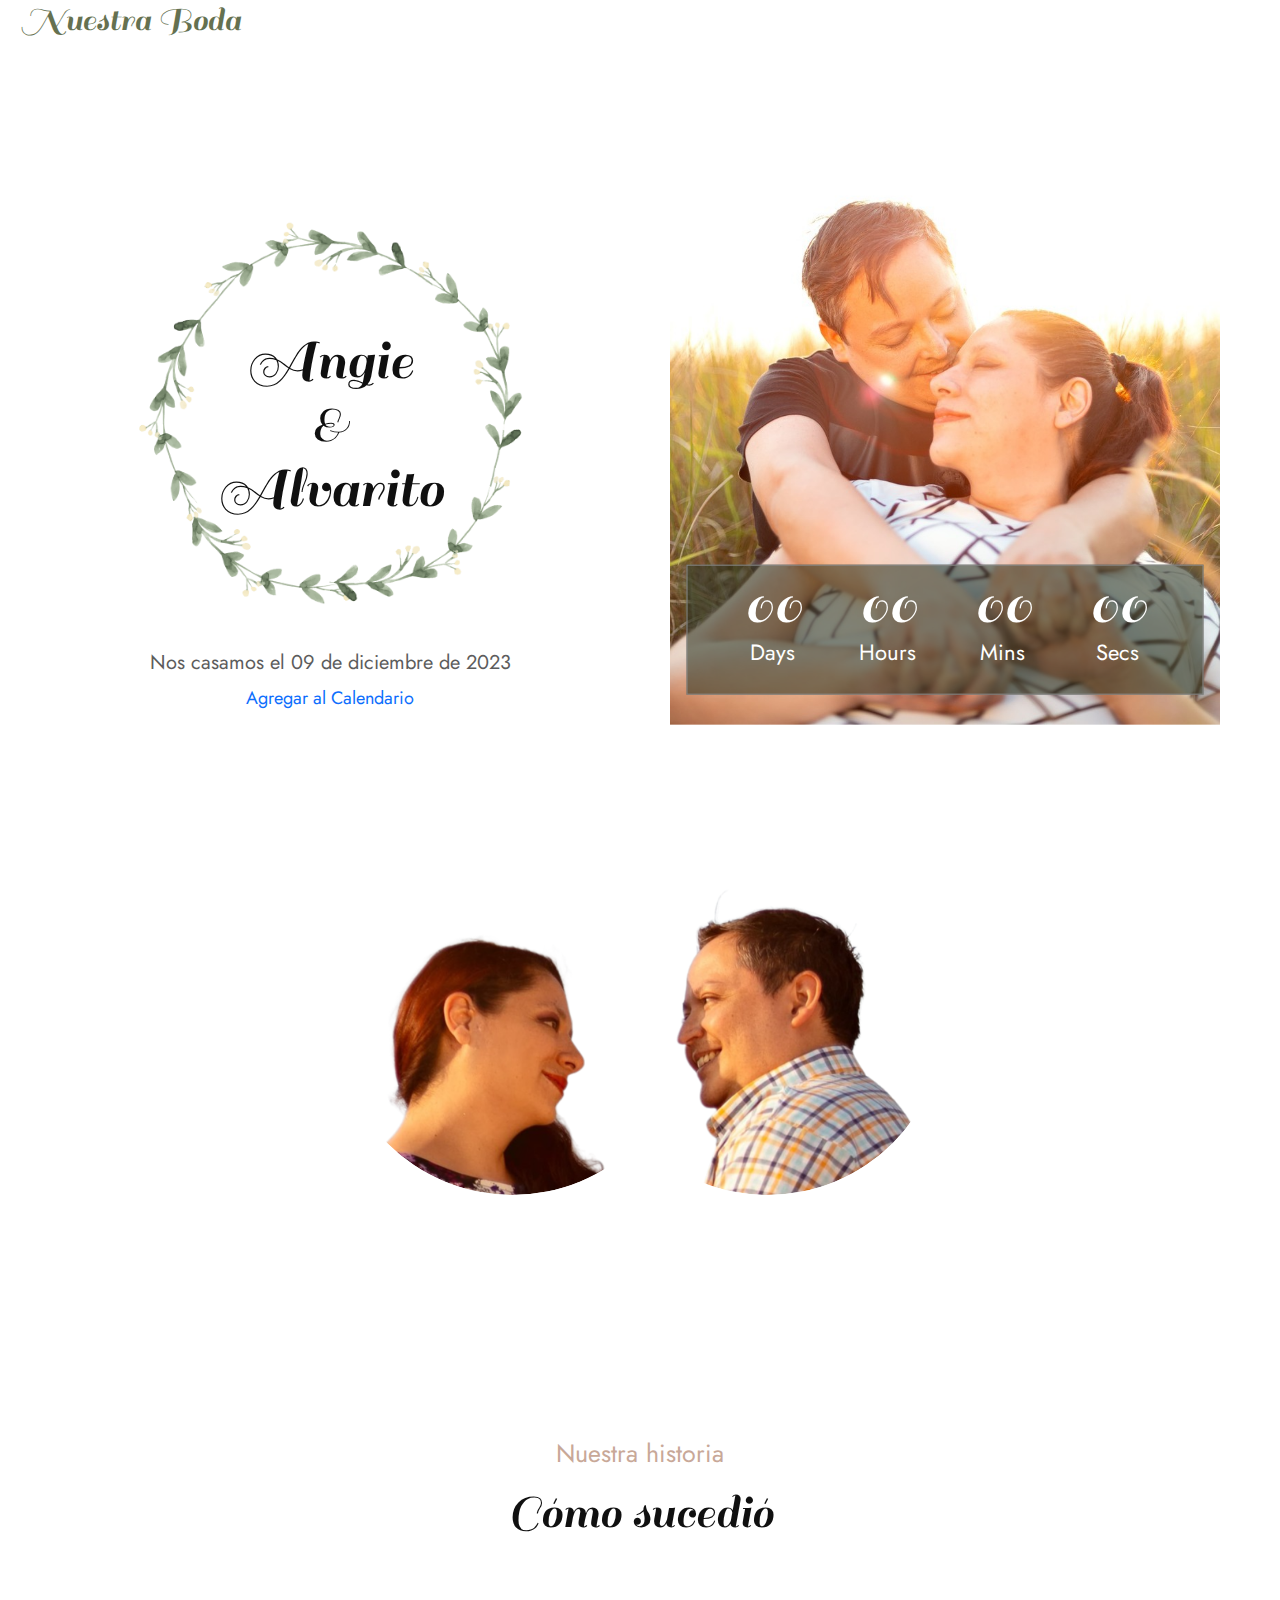
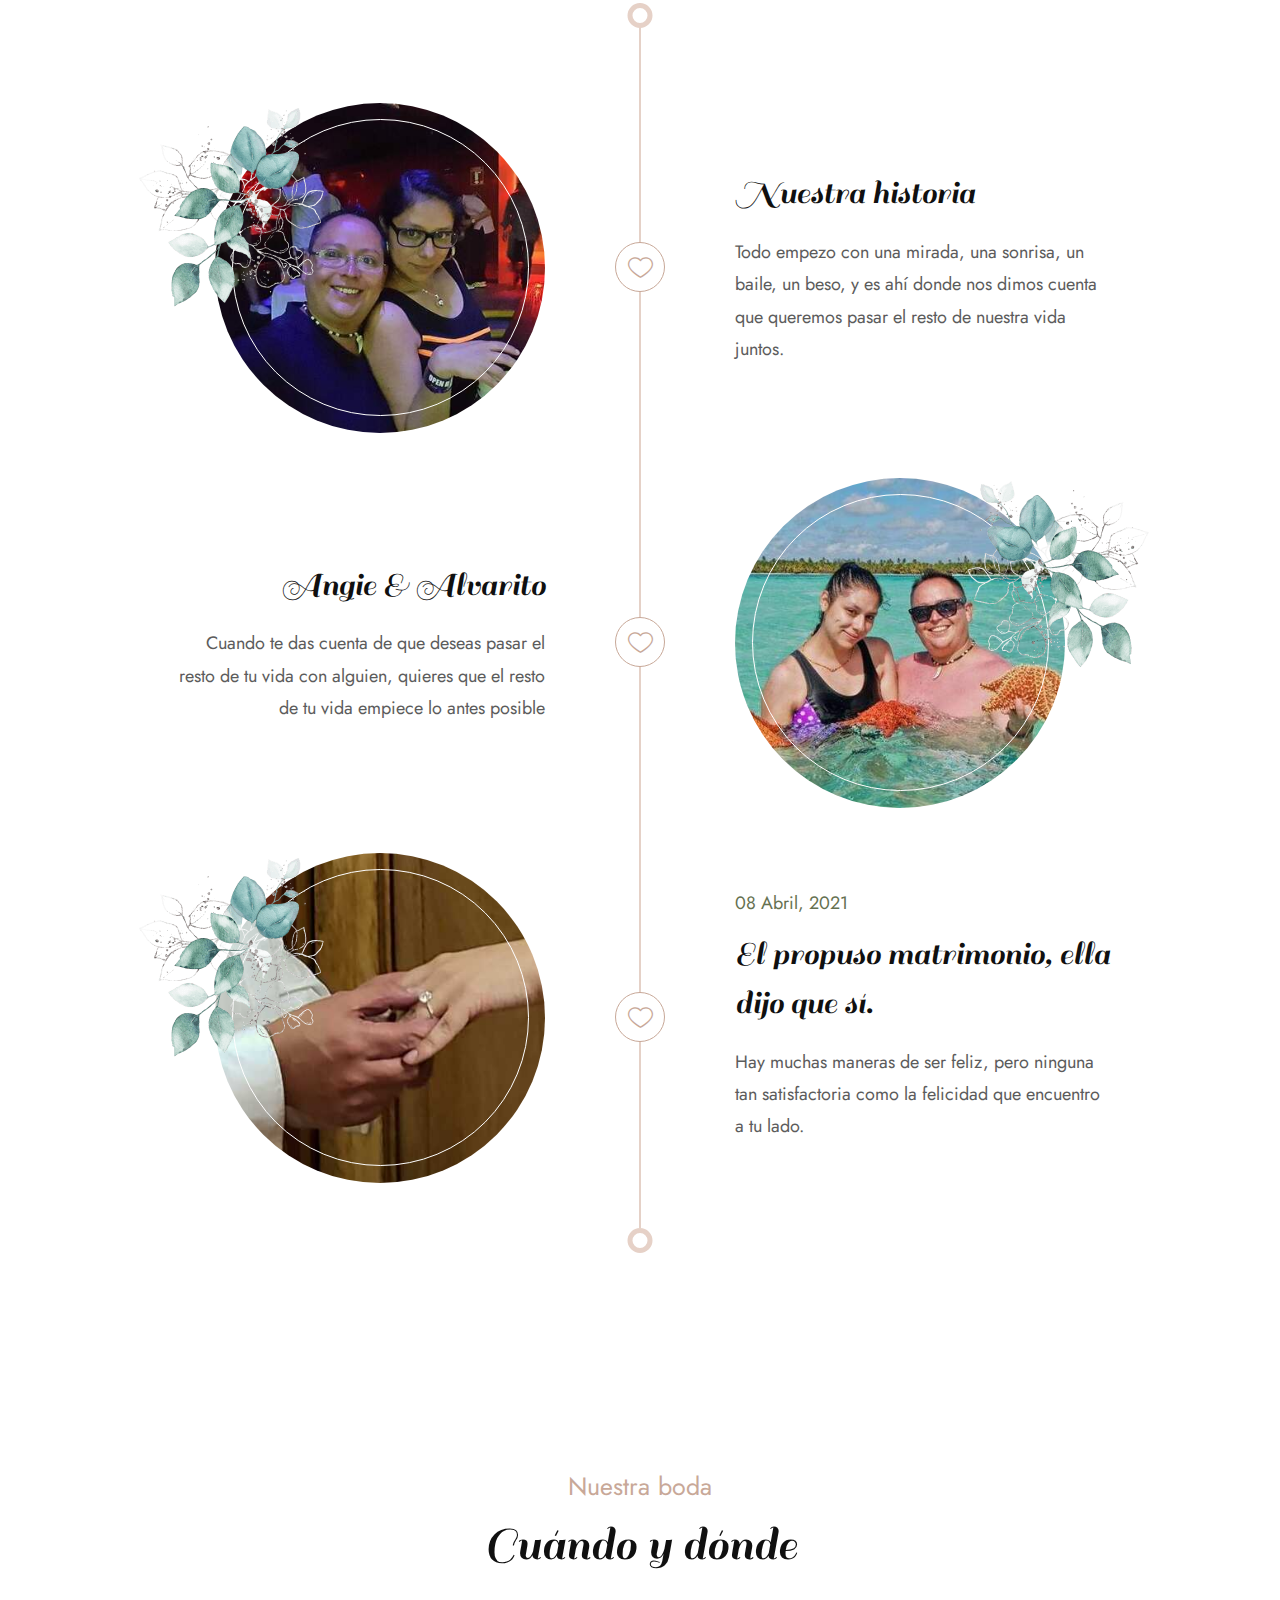
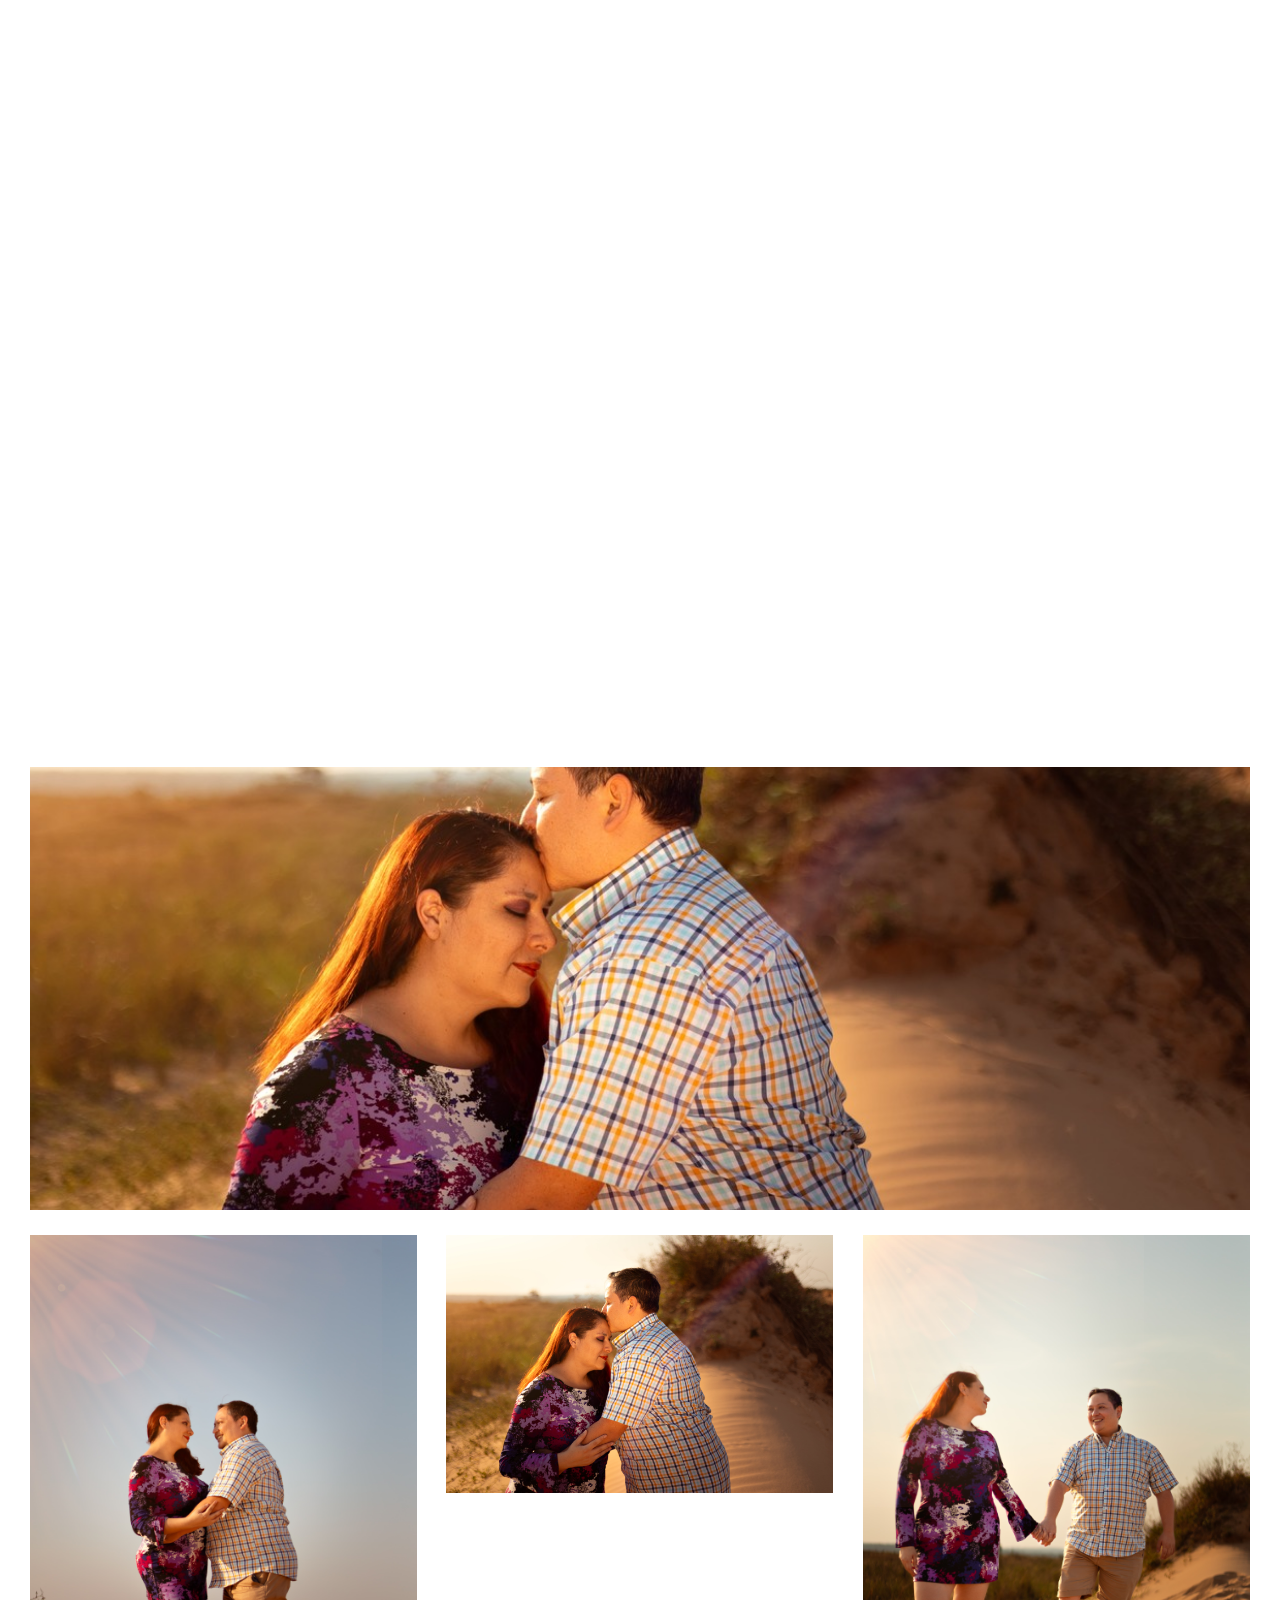
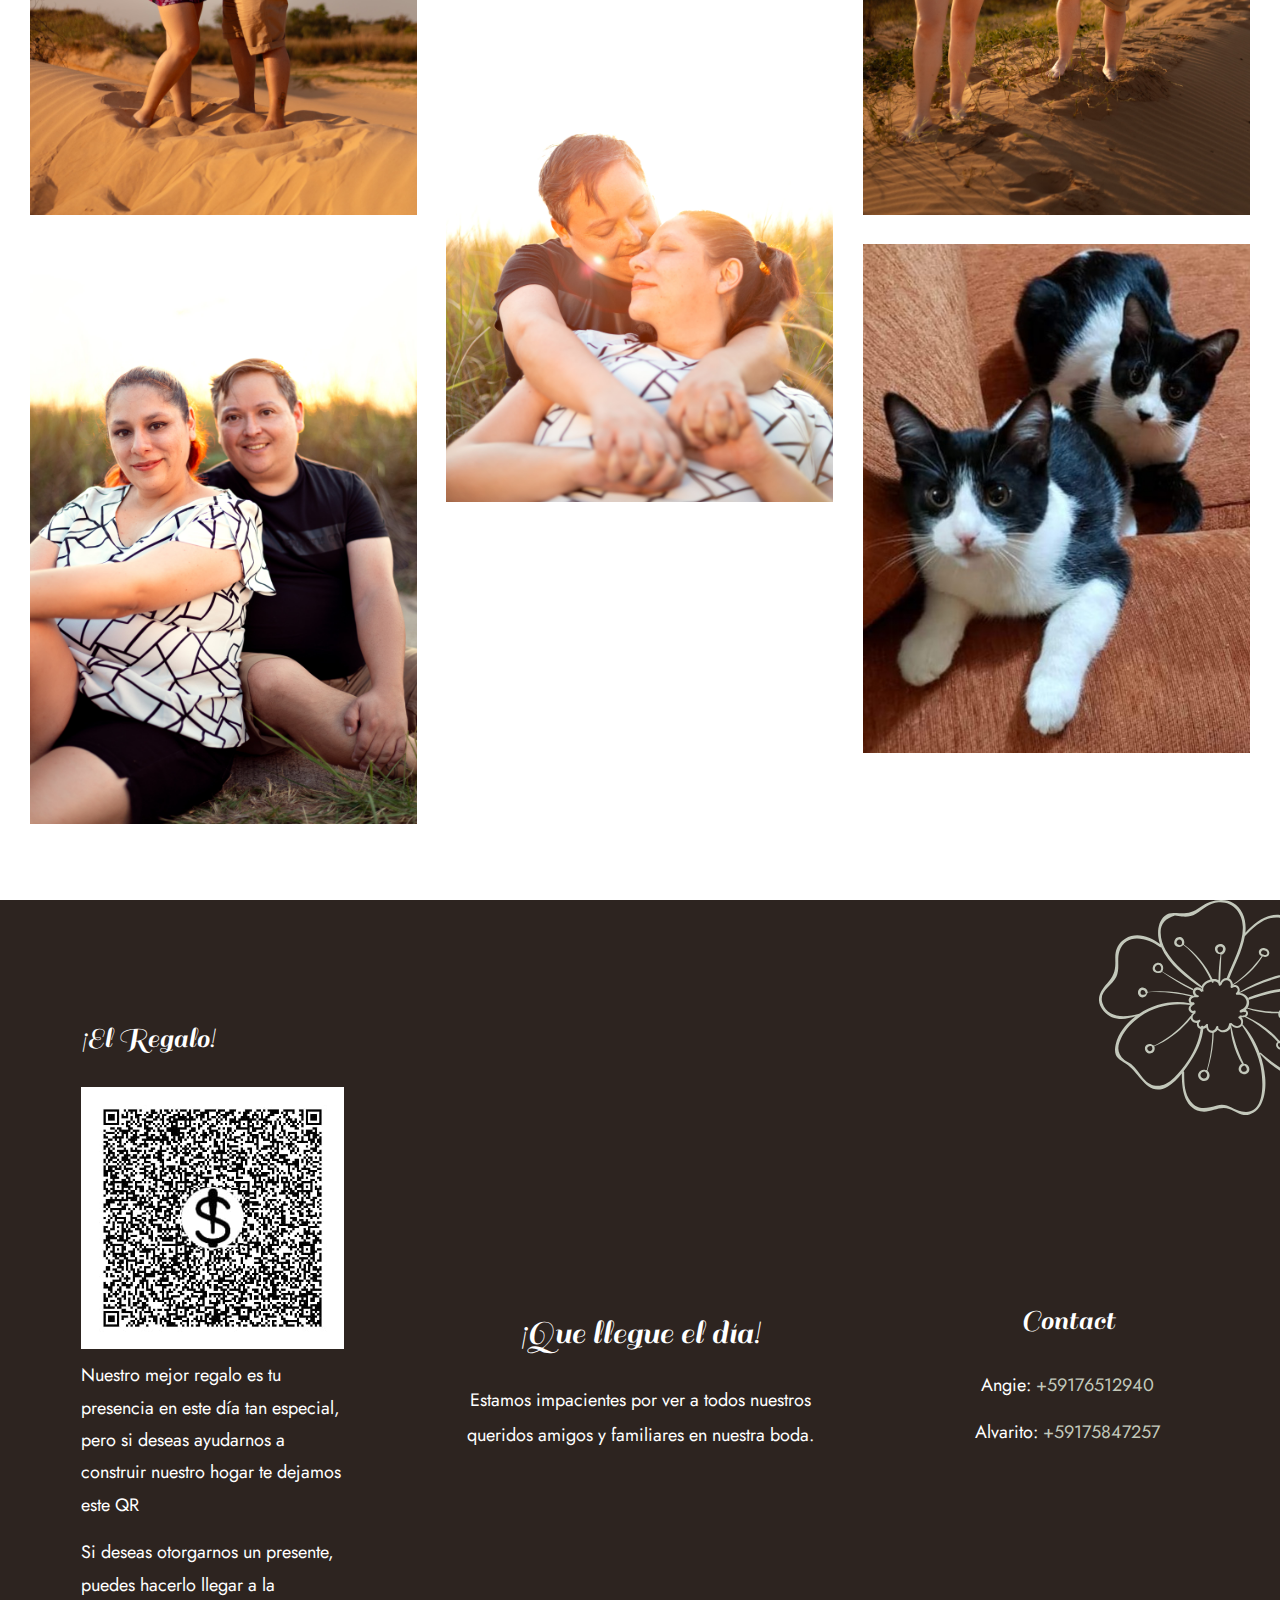
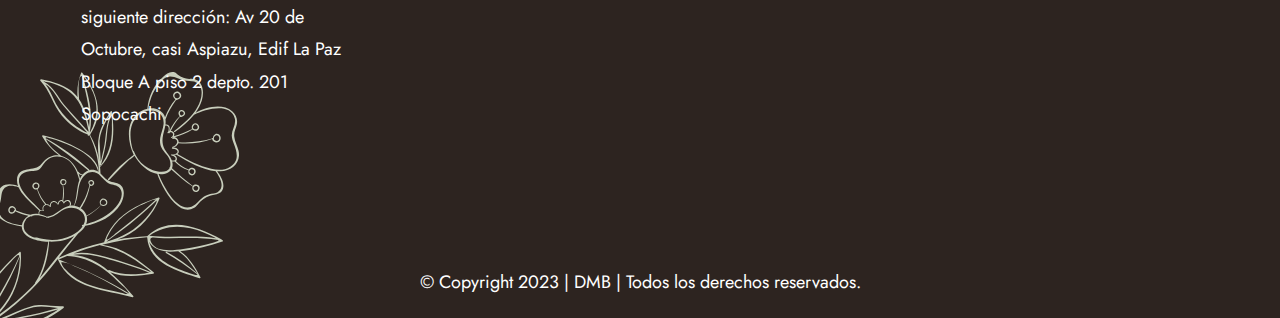
==== commit b544a05c: "change formate name" ====
--- a/index.html
+++ b/index.html
@@ -353,7 +353,6 @@
                                                 <label for="not">Lo siento, no puedo ir</label>
                                             </p>
                                         </div>
-                                       
                                         
                                         <div class="submit-area">
                                             <button type="button" class="theme-btn" id="enviarWhatsapp">Enviar Respuesta</button>
@@ -544,7 +543,7 @@
         var params = url.searchParams;
 
         // Obtén valores específicos
-        var name = params.get("name");
+        var name = params.get("name").replace(/-/g, " ");
         var lastname = params.get("lastname");
 
         // Actualiza el contenido de las etiquetas h2
@@ -570,7 +569,7 @@
             mensaje = encodeURIComponent(mensaje);
 
             // Crea el enlace de WhatsApp con los datos del formulario
-            var url = "https://api.whatsapp.com/send?phone=59175666177&text=Invitado/a: " + nombre  + "%0A%0A" + mensaje
+            var url = "https://api.whatsapp.com/send?phone=59175847257&text=Invitado/a: " + nombre  + "%0A%0A" + mensaje
 
             // Abre WhatsApp en una nueva ventana o pestaña
             window.open(url, "_blank");
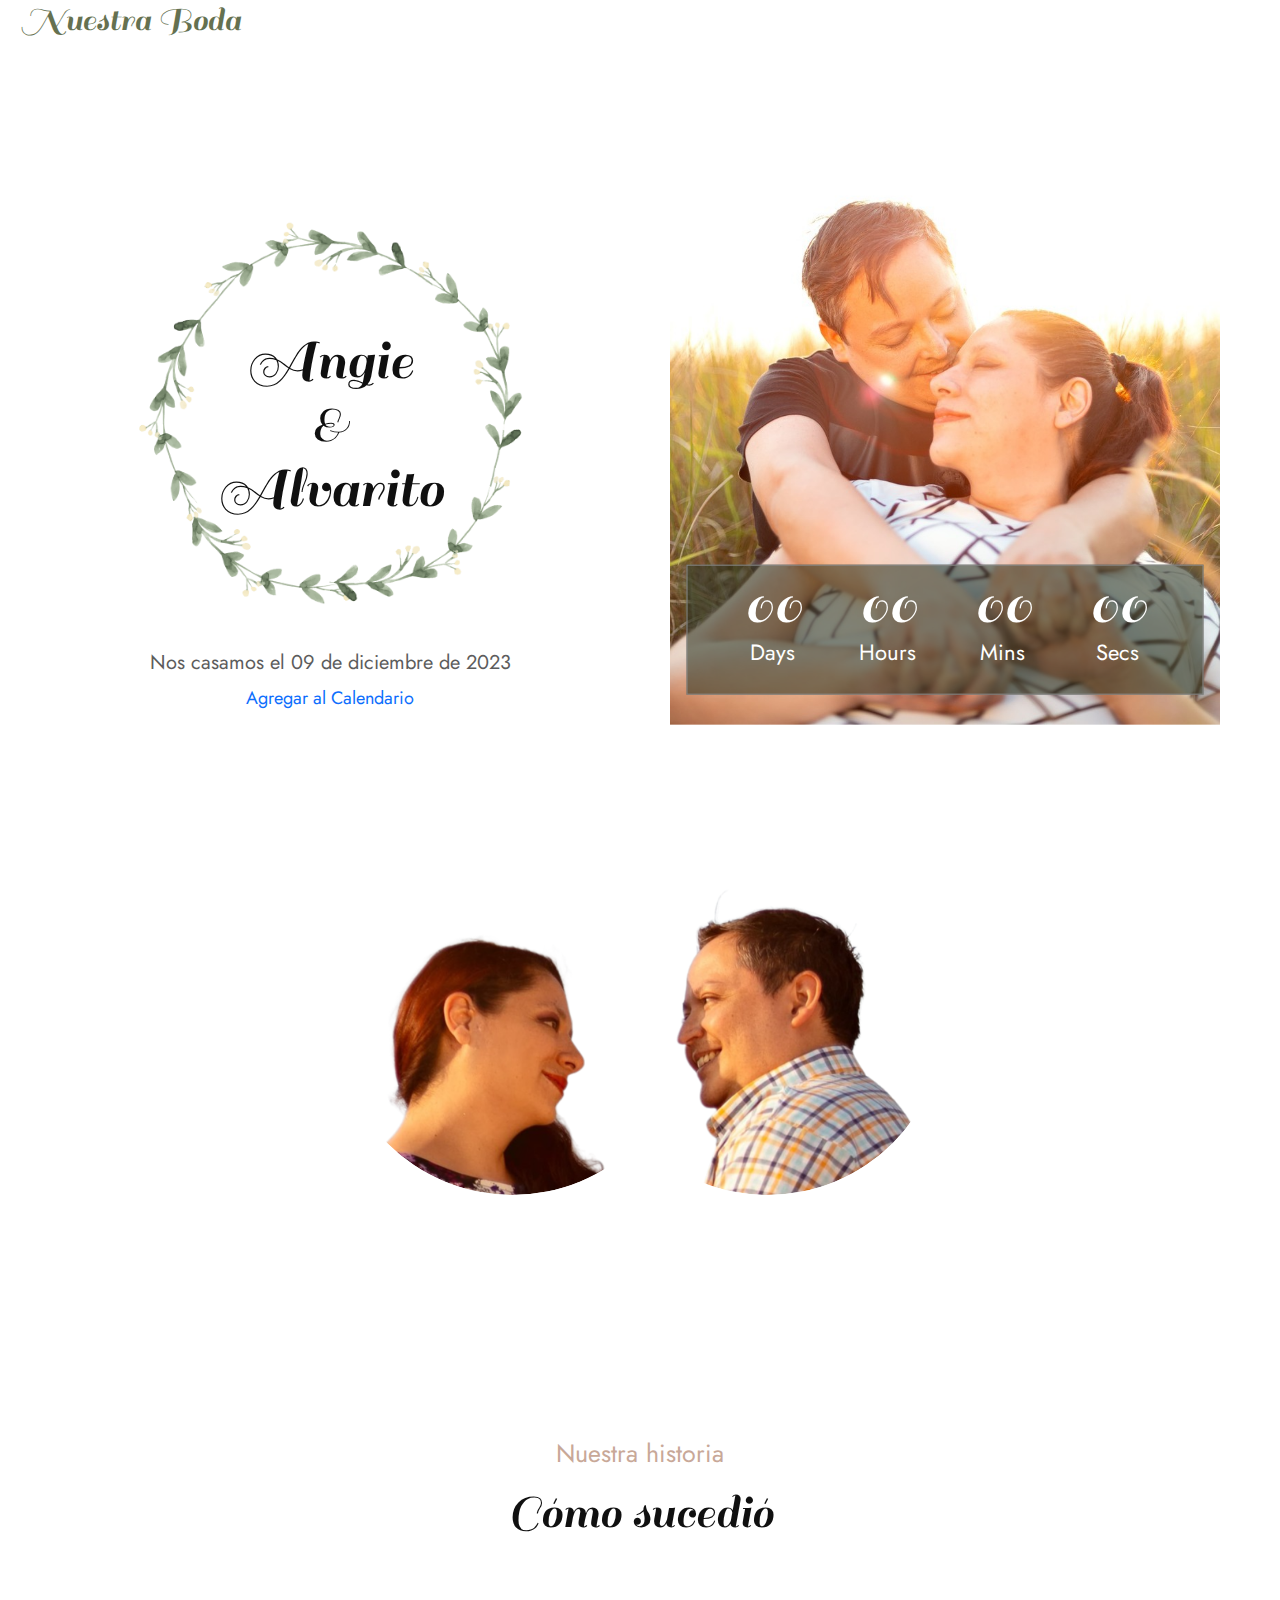
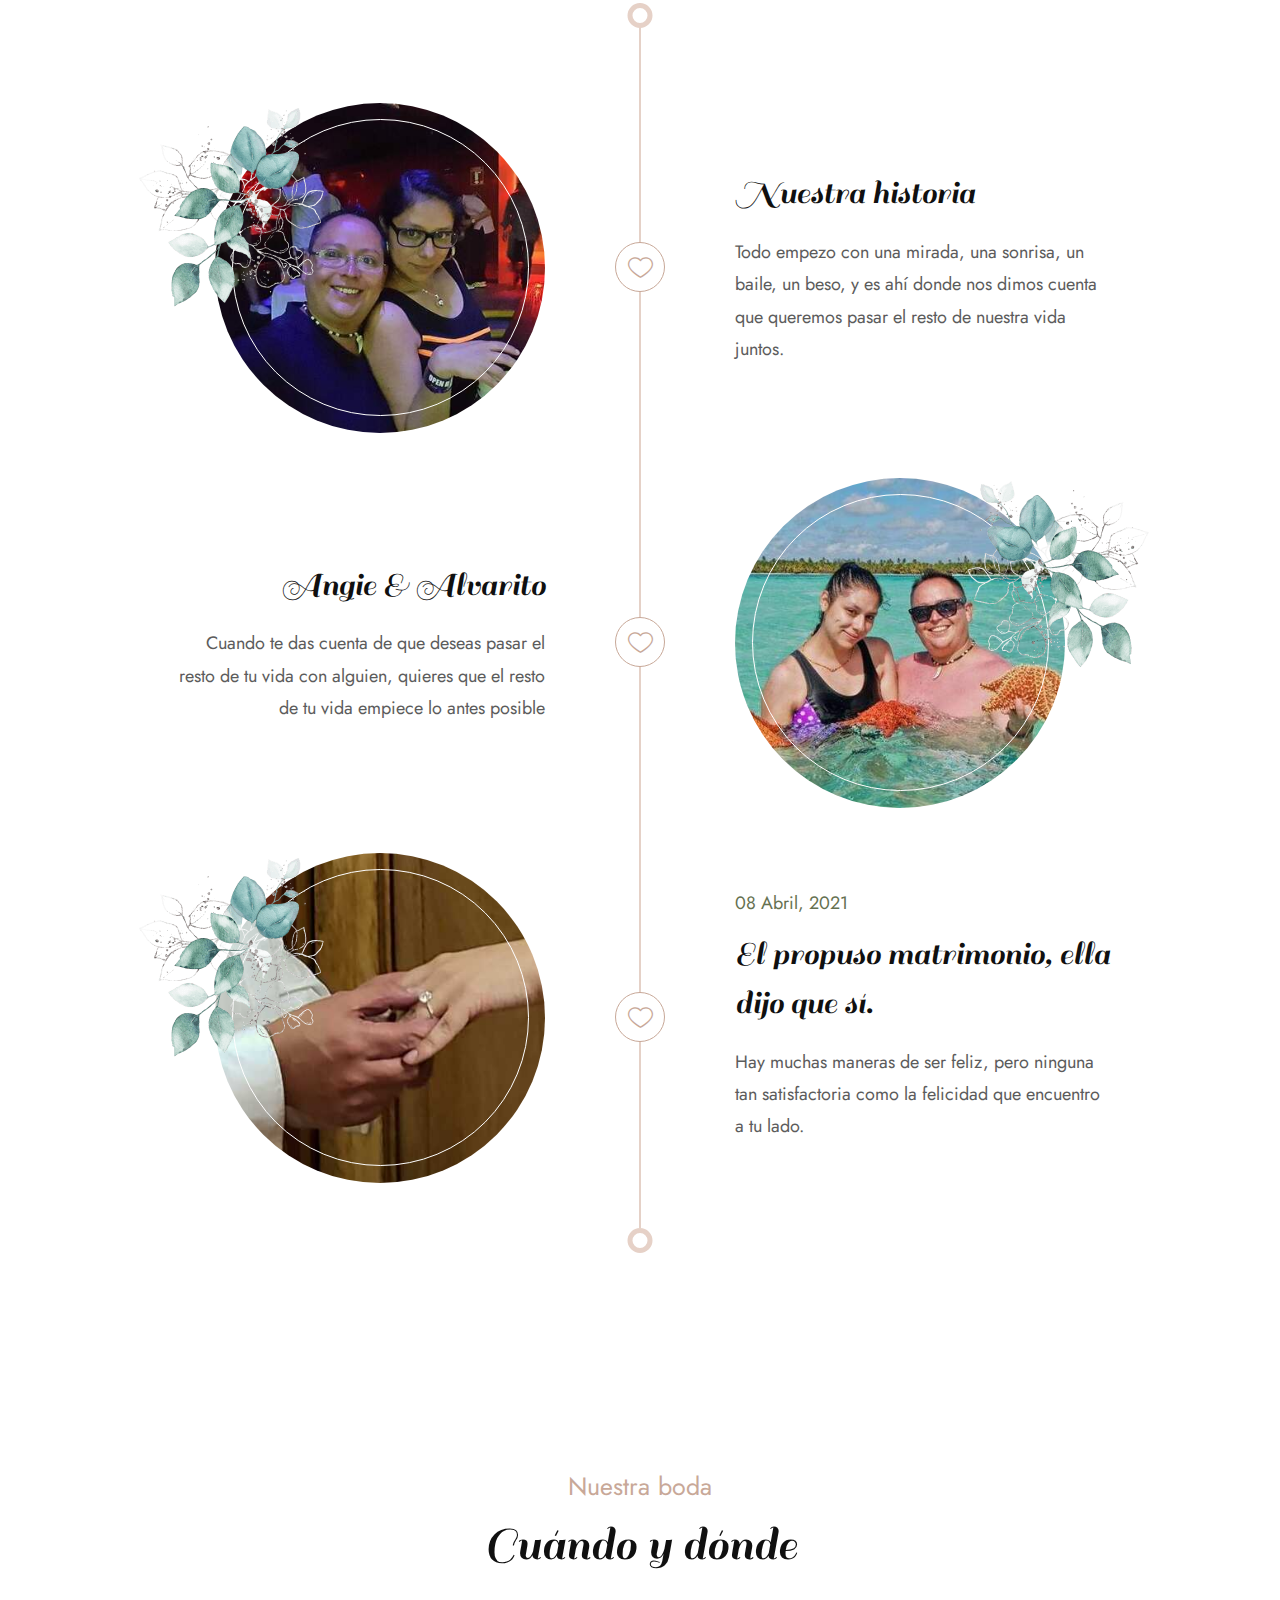
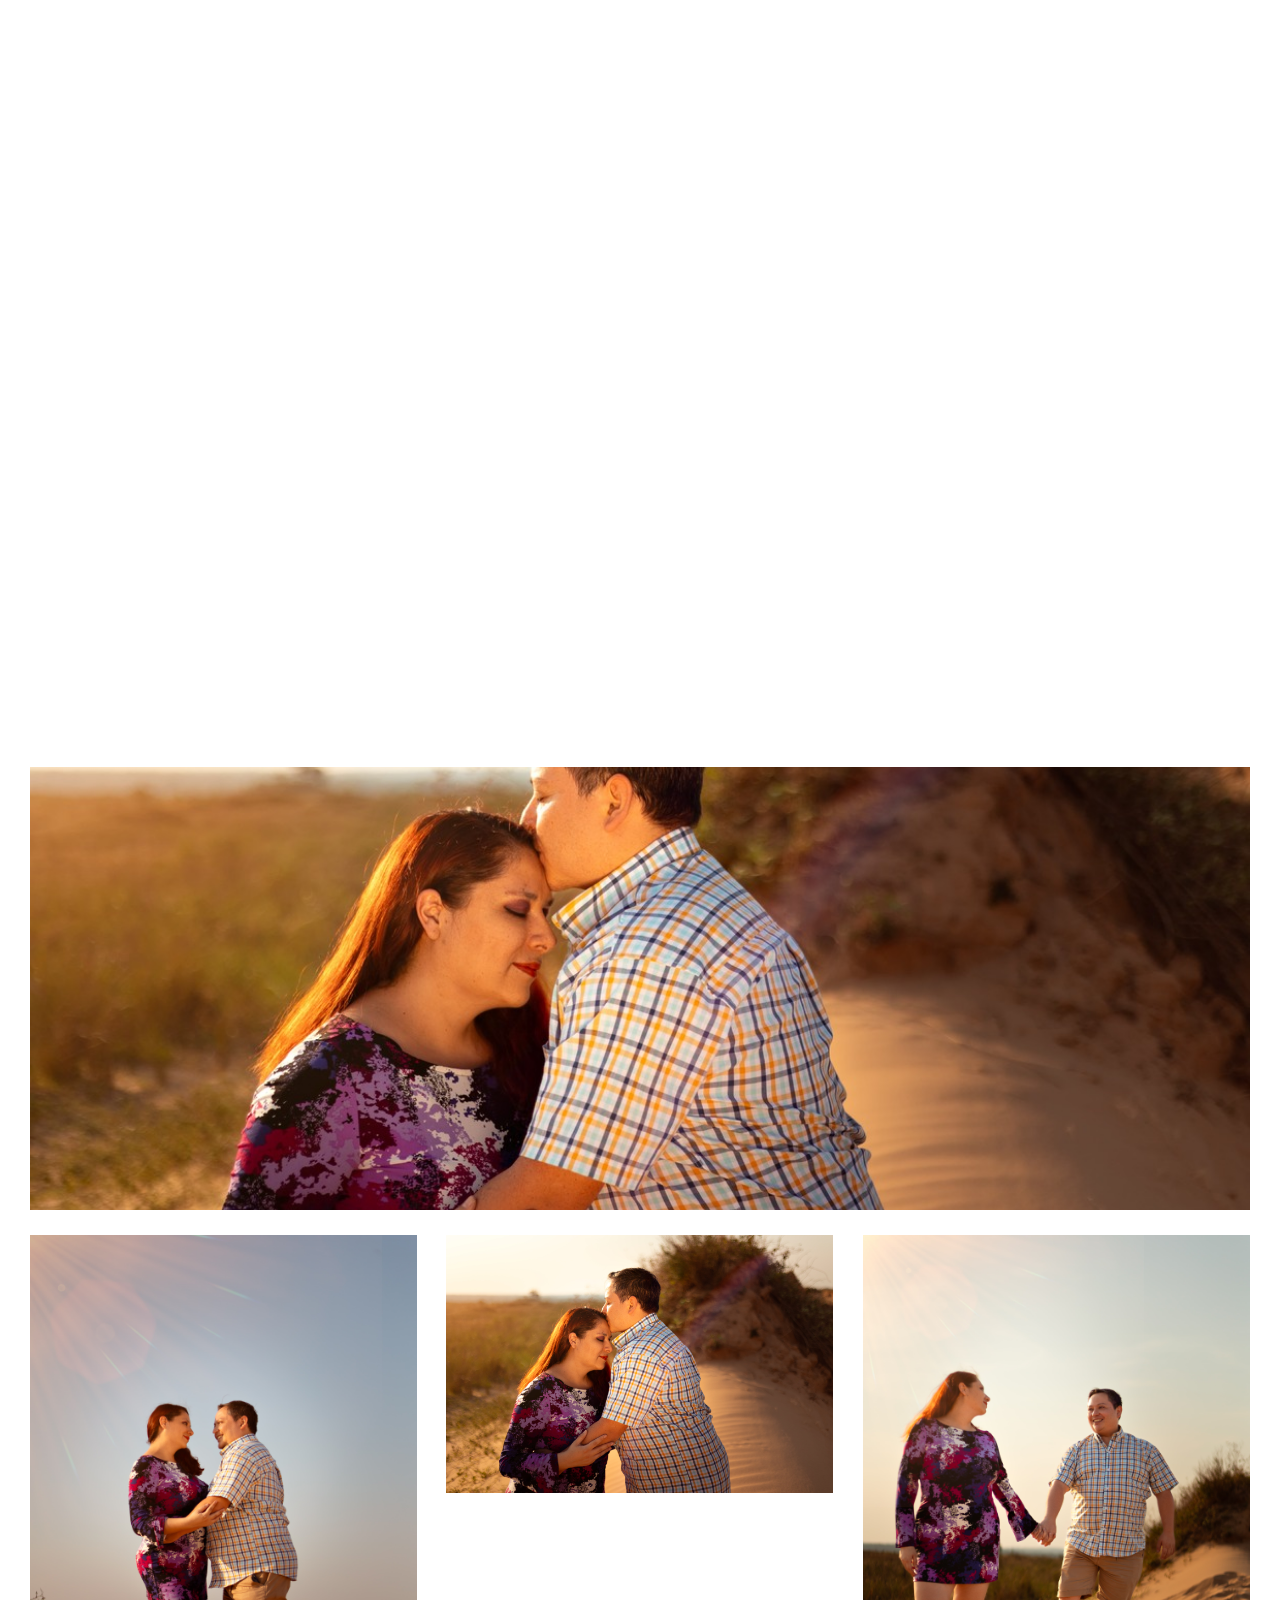
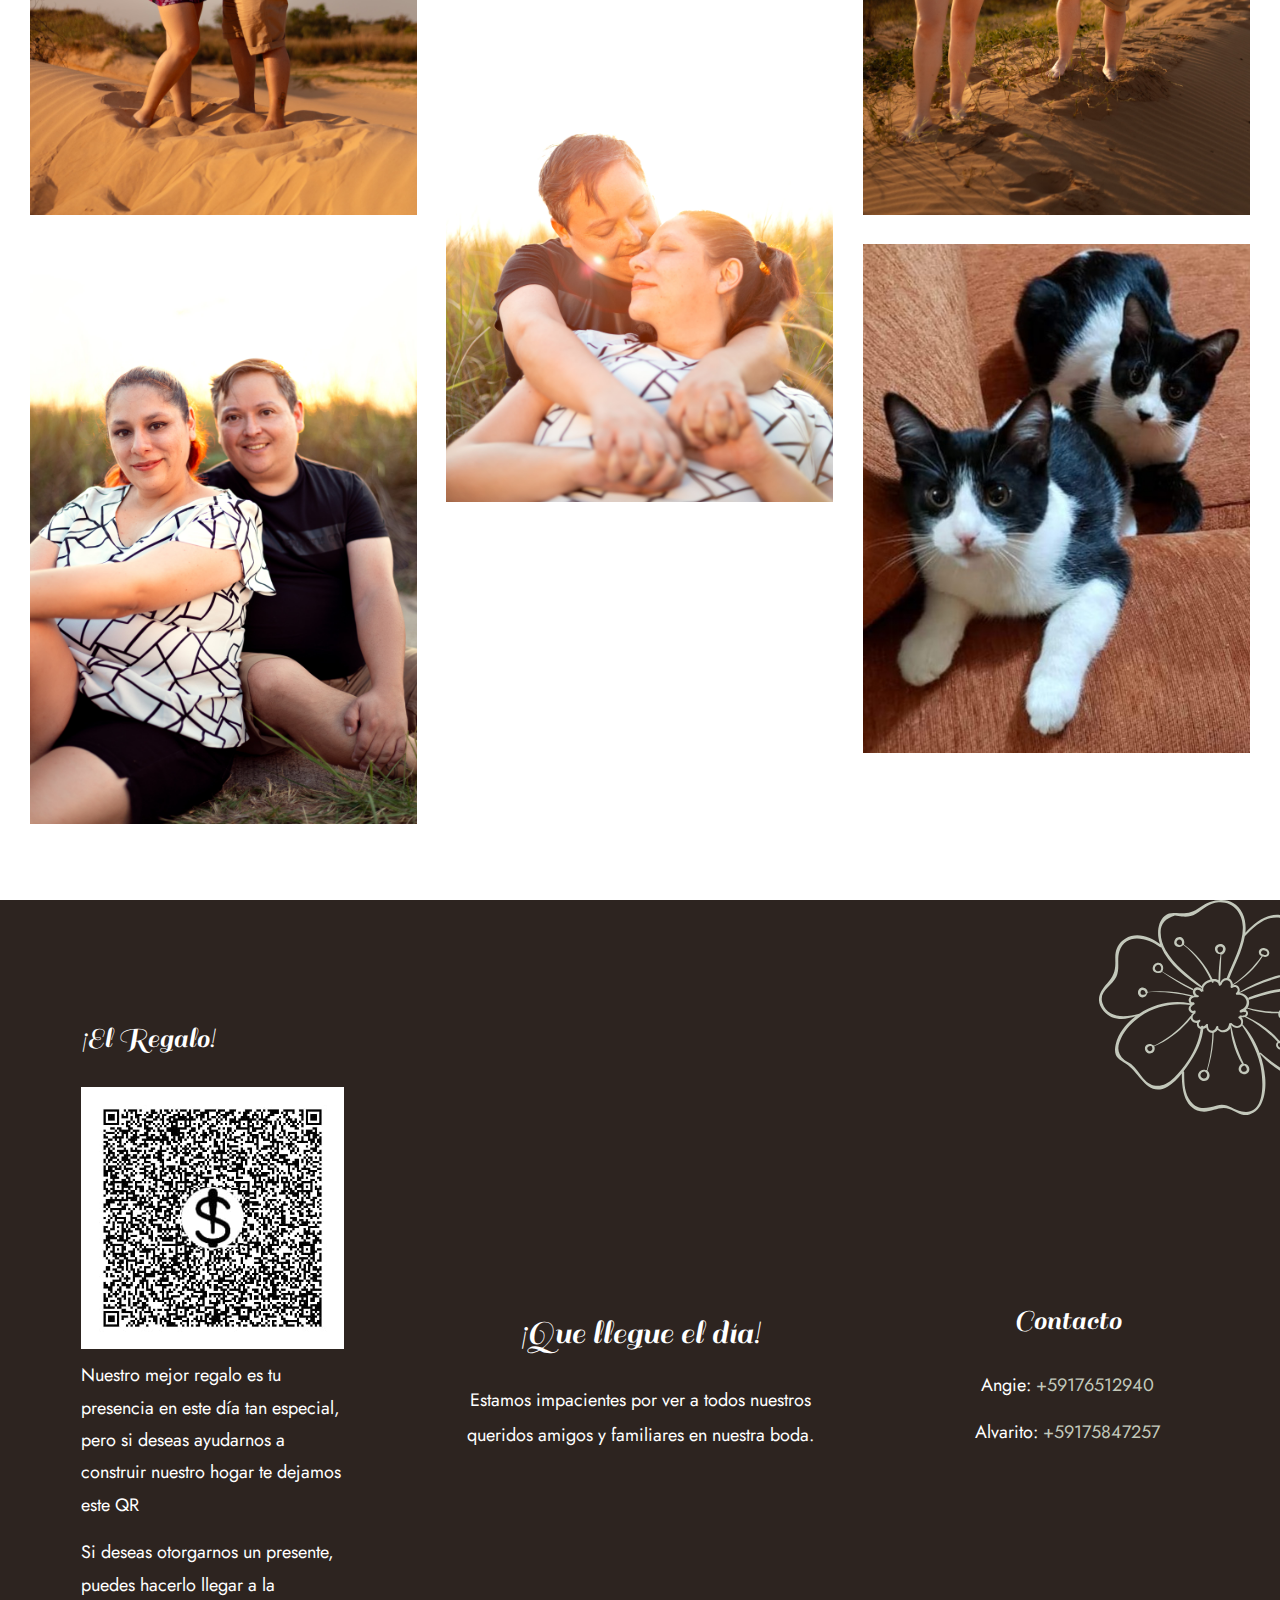
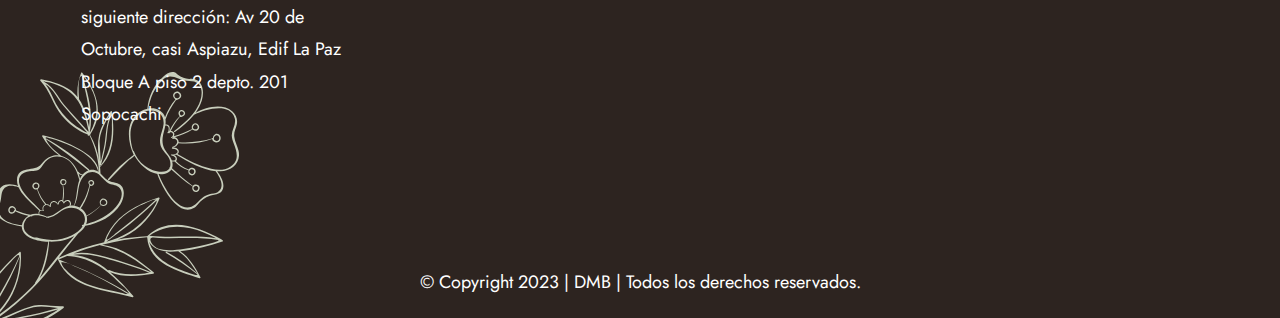
==== commit 8e831d2e: "change color text ver ubicacion" ====
--- a/index.html
+++ b/index.html
@@ -292,7 +292,7 @@
                                     <ul>
                                         <li> Hrs. 16:00 a 17:00</li>
                                         <li>Iglesia Inmaculada Concepción - Montículo</li>
-                                        <li> <a class="popup-gmaps"
+                                        <li> <a style="color: #65724f;" class="popup-gmaps"
                                                 href="https://www.google.com/maps/embed?pb=!1m18!1m12!1m3!1d3825.25074762375!2d-68.12986352386338!3d-16.513433991073434!2m3!1f0!2f0!3f0!3m2!1i1024!2i768!4f13.1!3m3!1m2!1s0x915f2089cc892131%3A0x24e8adf2517bfdae!2sIglesia%20de%20El%20Mont%C3%ADculo!5e0!3m2!1ses-419!2sbo!4v1698391030101!5m2!1ses-419!2sbo" width="600" height="450" style="border:0;" allowfullscreen="" loading="lazy" referrerpolicy="no-referrer-when-downgrade">Ver Ubicación</a></li>
                                     </ul>
                                 </div>
@@ -312,7 +312,7 @@
                                     <ul>
                                         <li> Hrs. 17:00 a 24:00</li>
                                         <li>Salon de Eventos Rómulo y Remo - Calle Arturo Posnasky #1051 - Miraflores </li>
-                                        <li> <a class="popup-gmaps"
+                                        <li> <a style="color: #65724f;" class="popup-gmaps"
                                                 href="https://www.google.com/maps/embed?pb=!1m18!1m12!1m3!1d3825.555645155446!2d-68.12752232386366!3d-16.498022840676462!2m3!1f0!2f0!3f0!3m2!1i1024!2i768!4f13.1!3m3!1m2!1s0x915f20692de3ace7%3A0x7bf1bdfb872f1d5d!2sEdificio%20Romulo%20Y%20Remo!5e0!3m2!1ses-419!2sbo!4v1698391130805!5m2!1ses-419!2sbo">Ver Ubicación</a></li>
                                     </ul>
                                 </div>
@@ -490,7 +490,7 @@
                         <div class="col col-xl-3  col-lg-4 col-md-6 col-sm-12 col-12">
                             <div class="widget wpo-service-link-widget">
                                 <div class="widget-title">
-                                    <h3>Contact </h3>
+                                    <h3>Contacto </h3>
                                 </div>
                                 <div class="contact-ft">
                                     <p>Angie: <a style="color: #c3c9bb" href="">+59176512940</a></p>
--- a/assets/sass/style.css
+++ b/assets/sass/style.css
@@ -11726,8 +11726,8 @@
   width: 100%;
   height: 100%;
   border-radius: 50%;
-  -webkit-animation: kenburn 20s 1.2s alternate infinite;
-  -animation: kenburn 20s 1.2s alternate infinite;
+  -webkit-animation: kenburn 5s 0.5s alternate infinite;
+  -animation: kenburn 5s 0.5s alternate infinite;
 }
 
 @media (max-width: 991px) {
